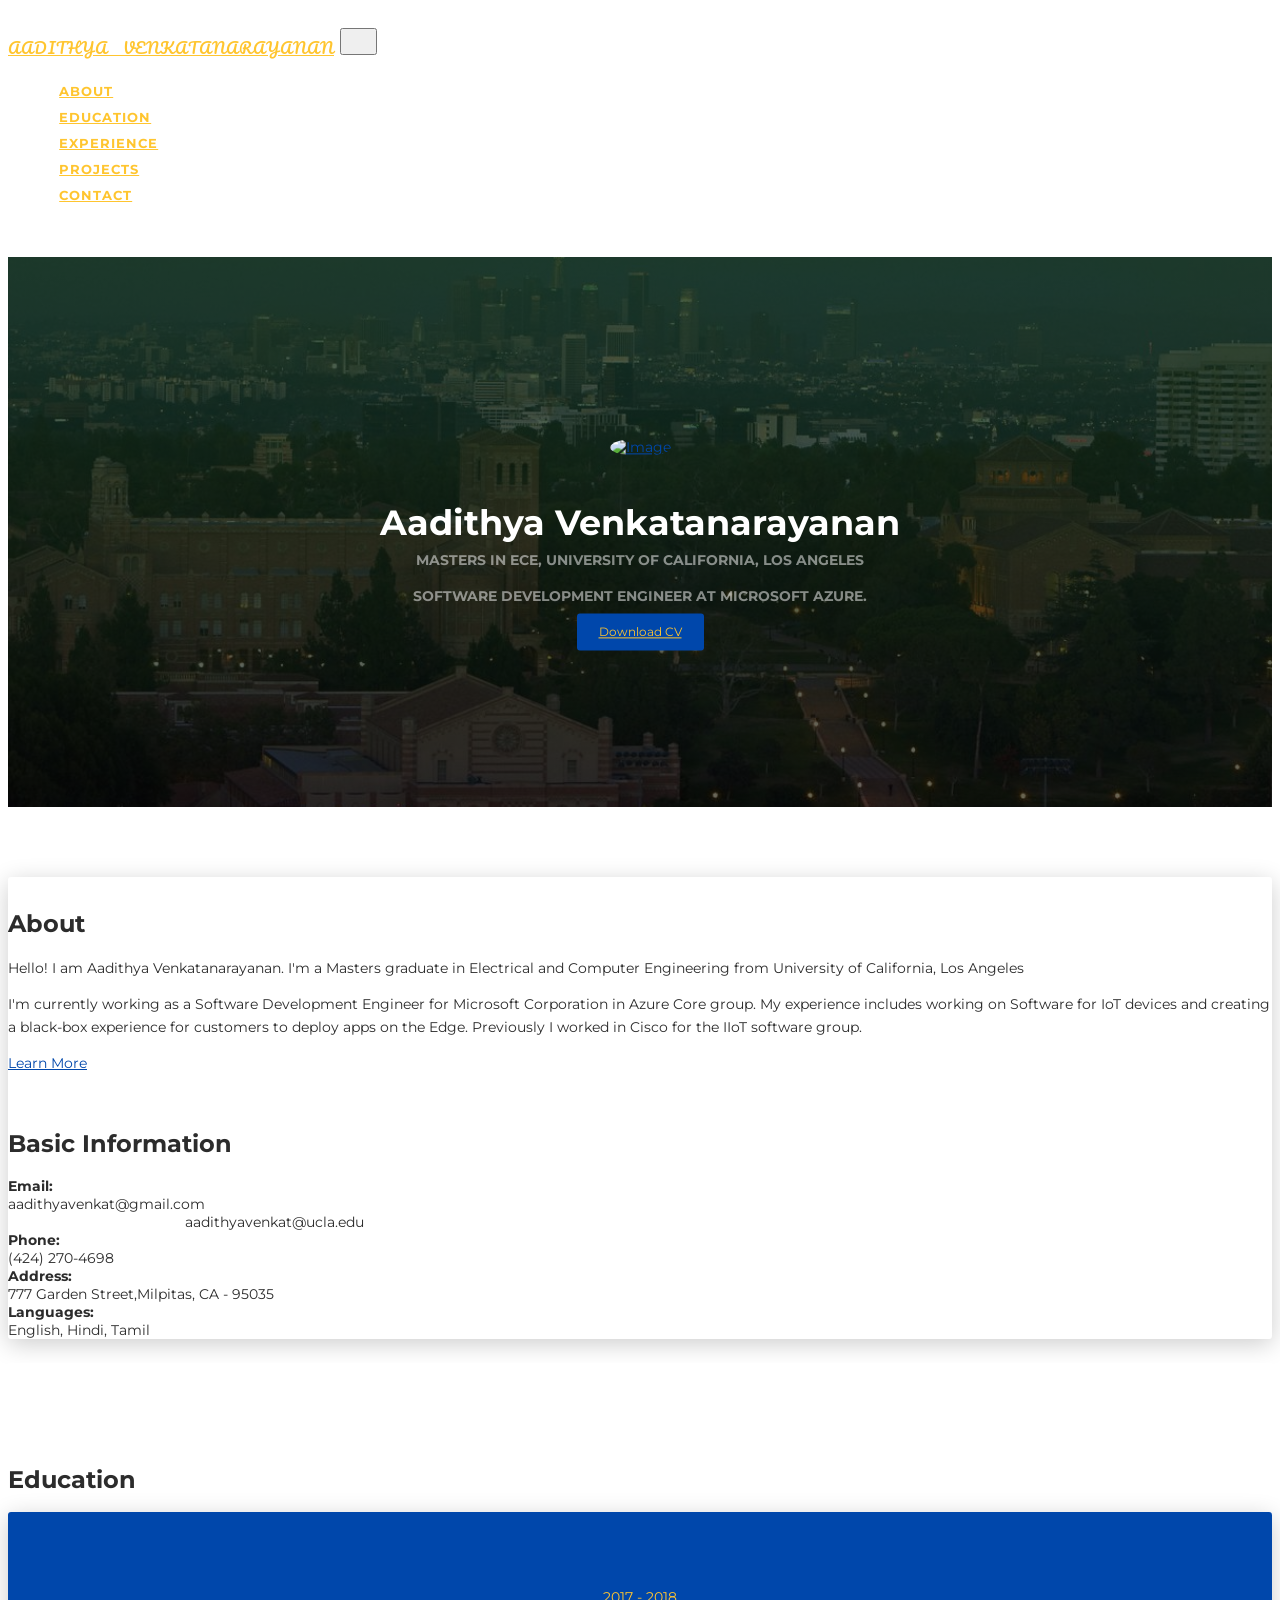
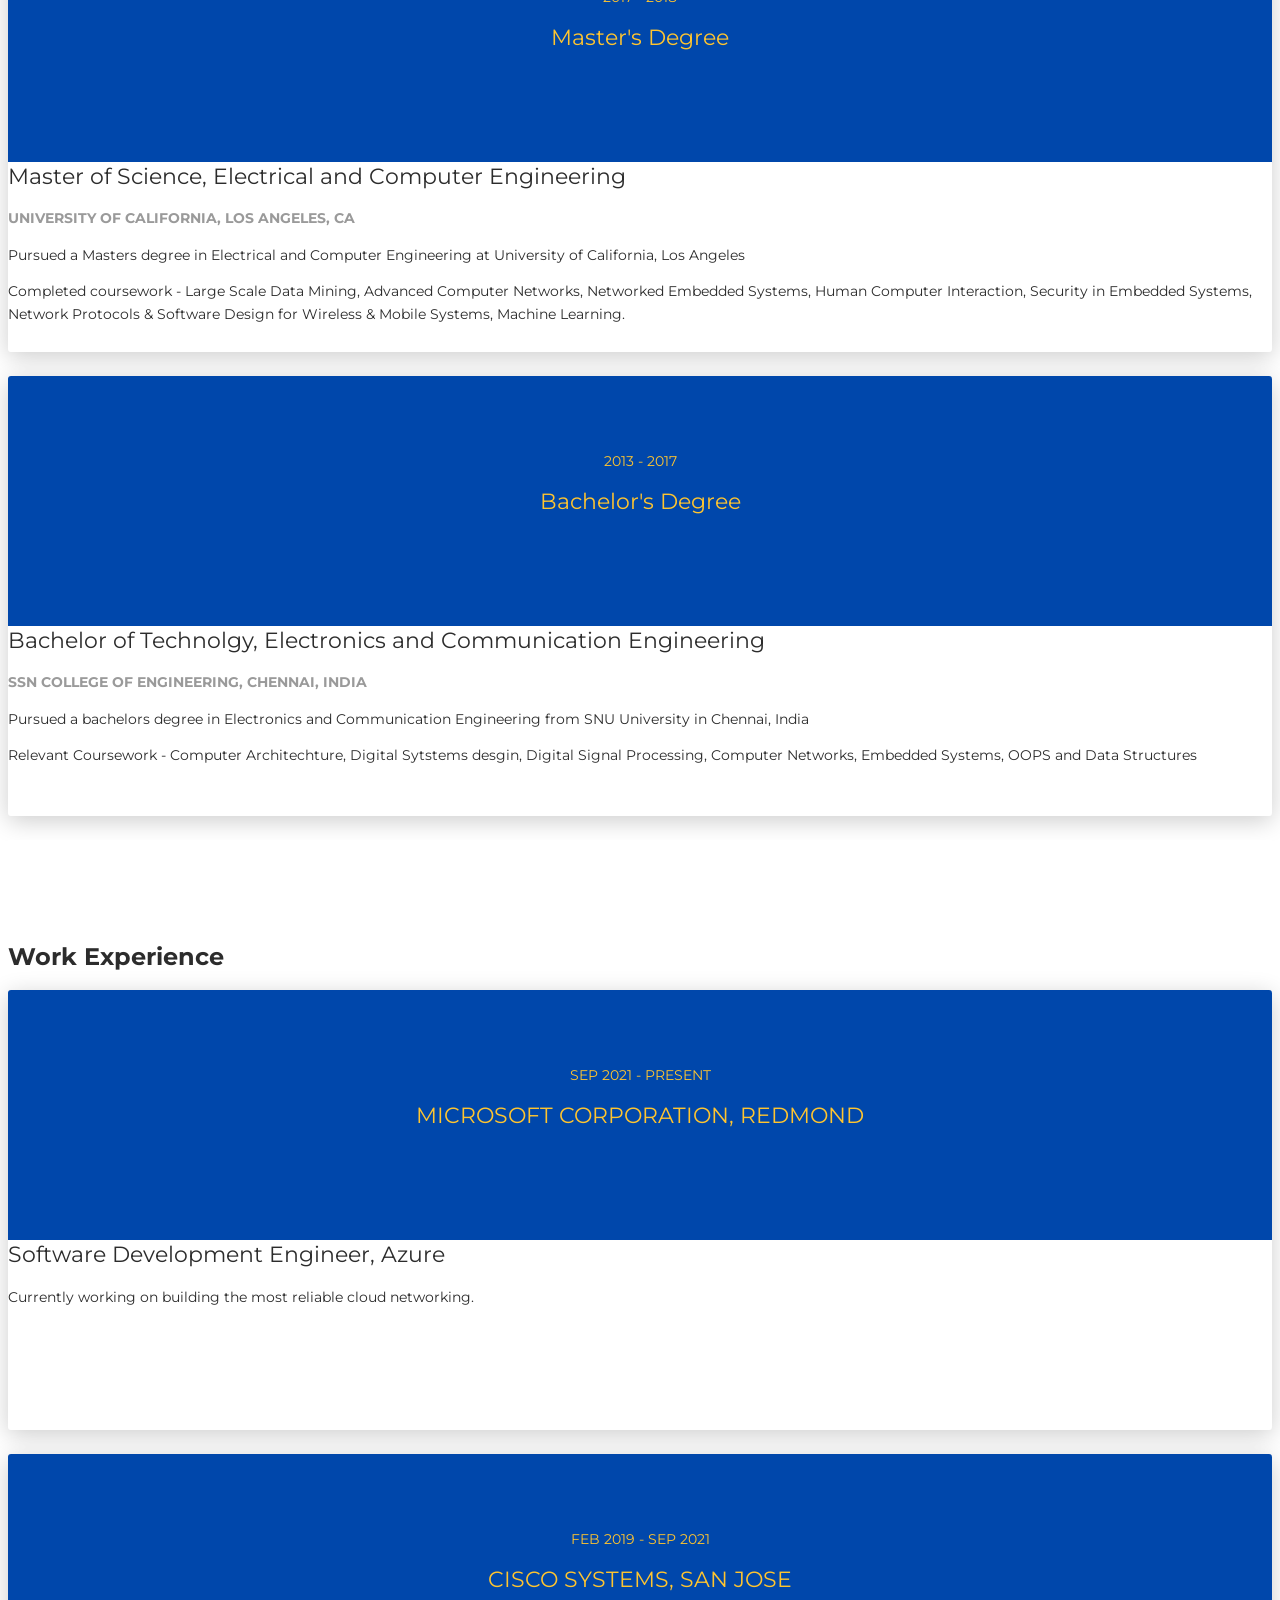
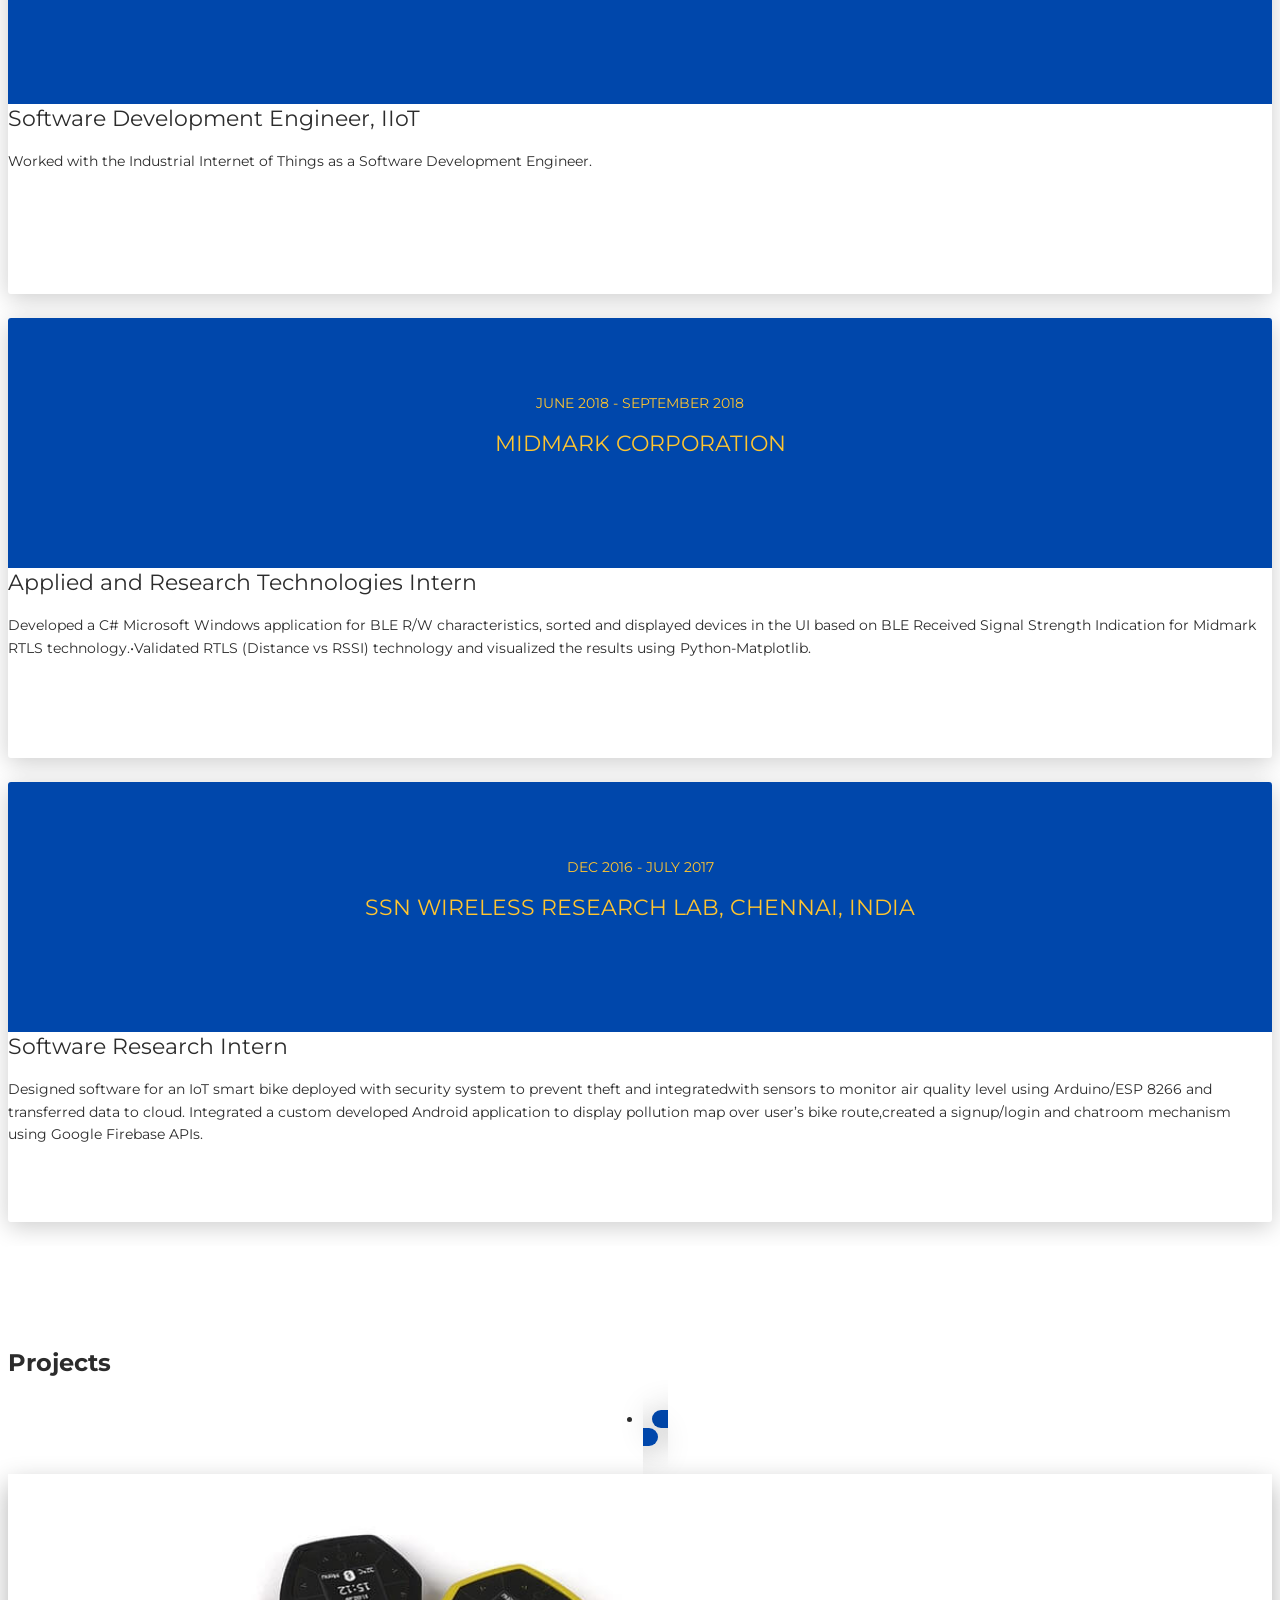
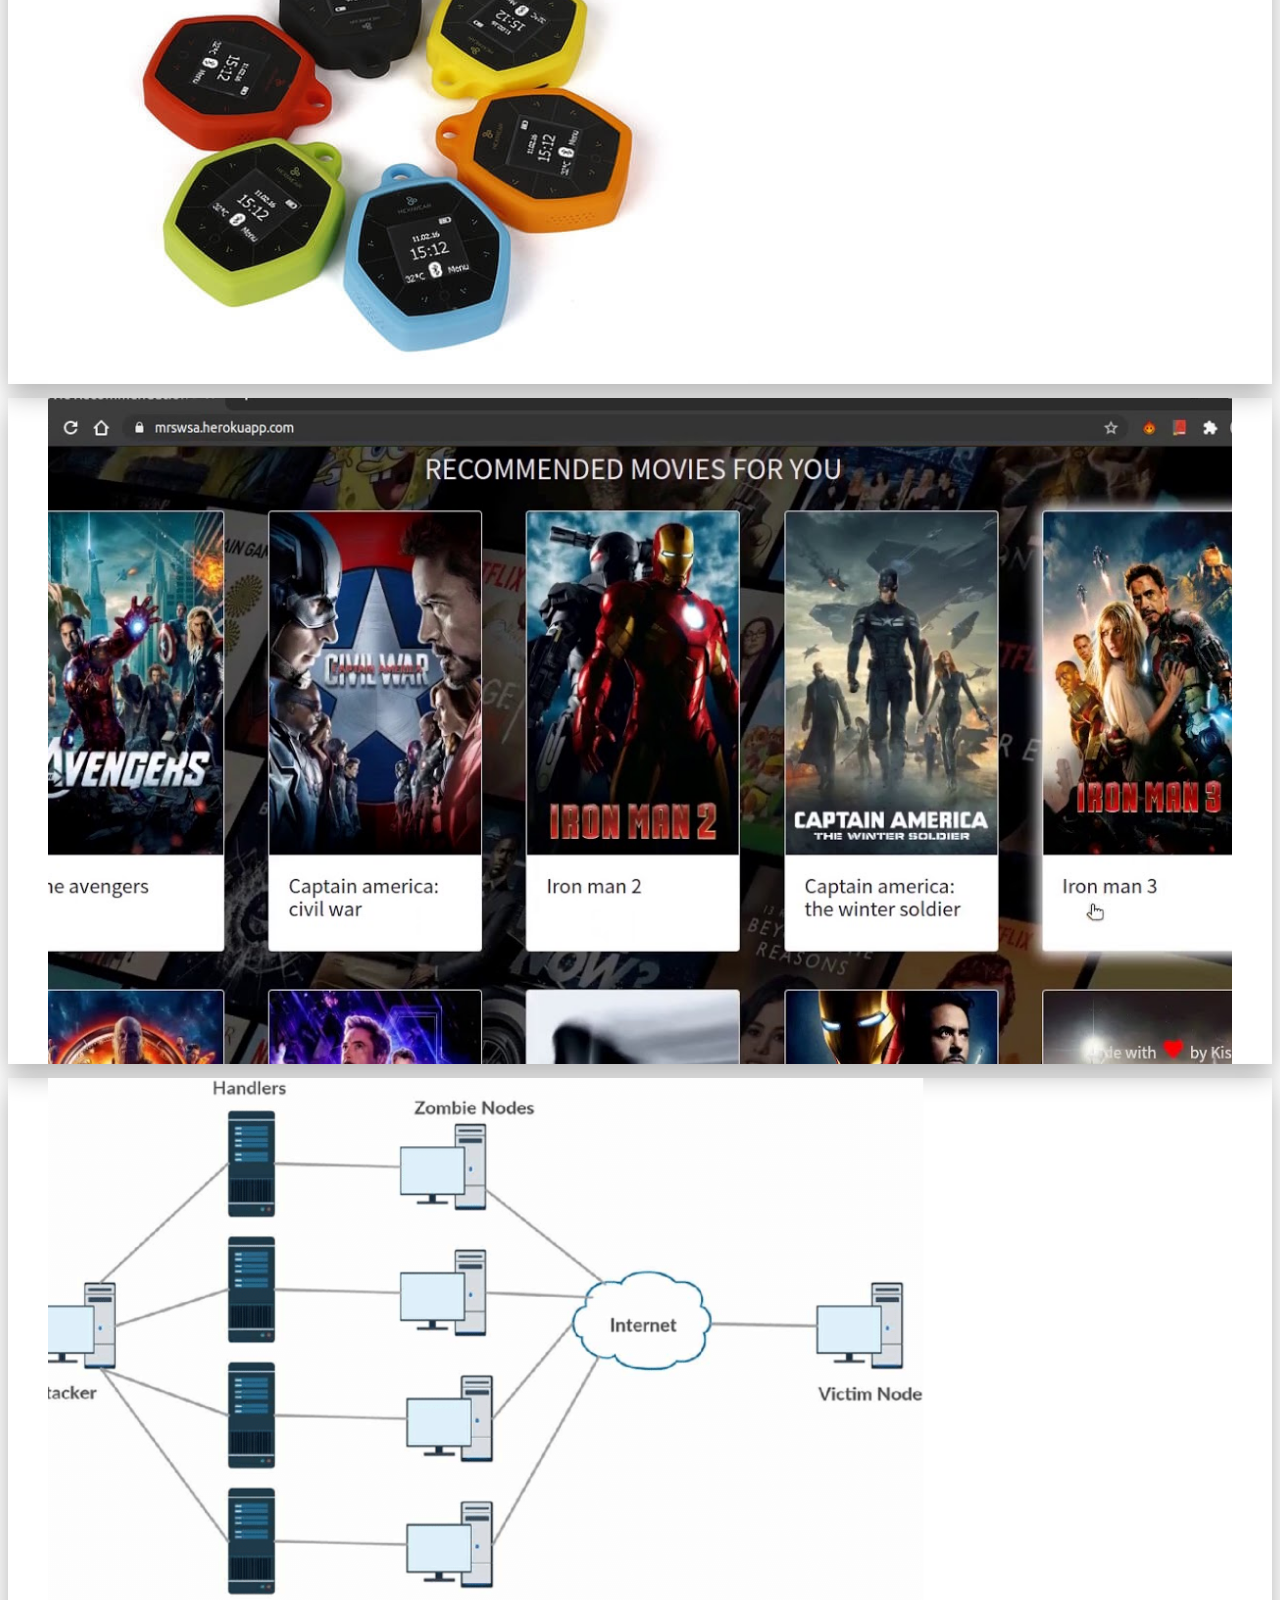
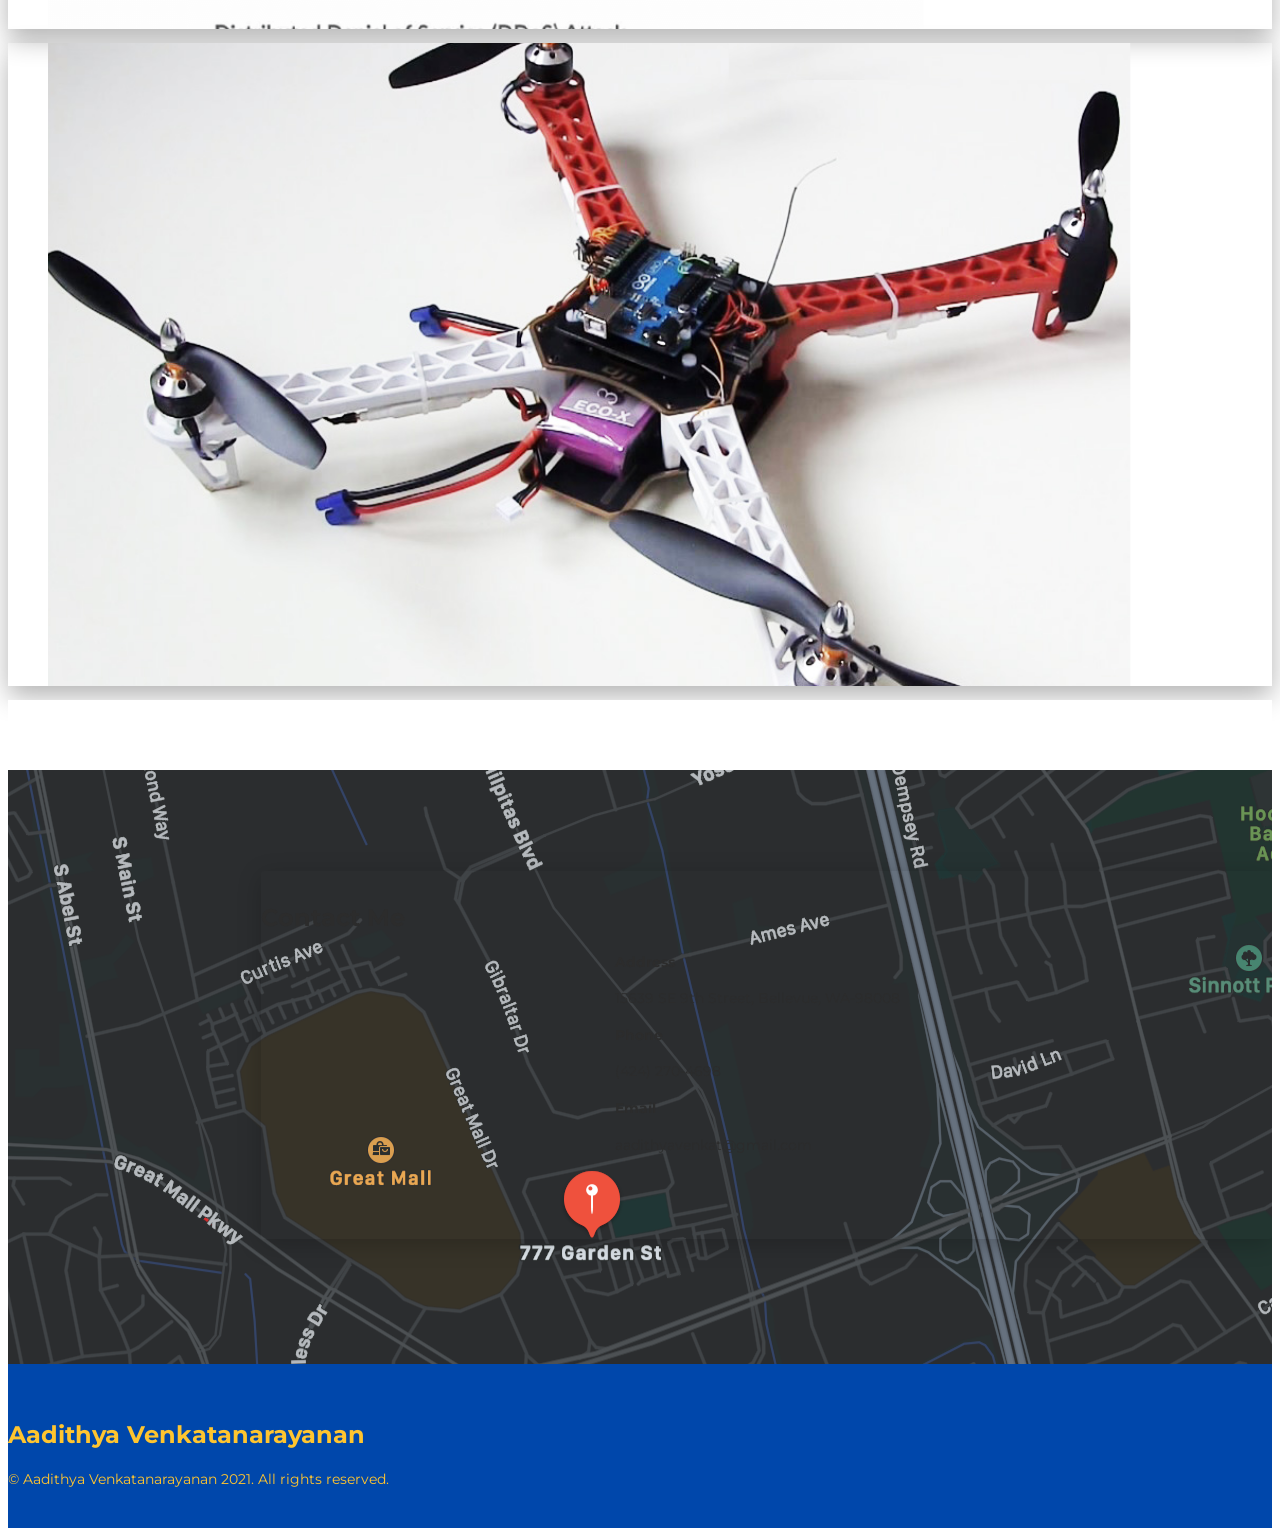
==== index.html @ 46b61088 "Update index.html" ====
<!DOCTYPE html>
<html lang="en-US">
  <head>
    <meta charset="UTF-8">
    <meta http-equiv="X-UA-Compatible" content="IE=edge">
    <meta name="viewport" content="width=device-width, initial-scale=1">
    <title>Aadithya's CV</title>
    <meta name="description"/>
    <link href="https://fonts.googleapis.com/css?family=Montserrat:400,700,200" rel="stylesheet">
    <link href="https://fonts.googleapis.com/css?family=Pacifico" rel="stylesheet">
    <link href="https://maxcdn.bootstrapcdn.com/font-awesome/latest/css/font-awesome.min.css" rel="stylesheet">
    <!-- <link rel="stylesheet" href="https://use.fontawesome.com/releases/v5.3.1/css/all.css" integrity="sha384-mzrmE5qonljUremFsqc01SB46JvROS7bZs3IO2EmfFsd15uHvIt+Y8vEf7N7fWAU" crossorigin="anonymous"> -->
    <link href="css/aos.css" rel="stylesheet">
    <link href="css/bootstrap.min.css" rel="stylesheet">
    <link href="styles/main.css" rel="stylesheet">

  </head>
  <body id="top">
    <header>
      <div class="profile-page sidebar-collapse">
        <nav class="navbar navbar-expand-lg fixed-top navbar-transparent bg-primary" color-on-scroll="400">
          <div class="container">
            <div class="navbar-translate" id="name" style="font-family: 'Pacifico', cursive;"  ><a class="navbar-brand" href="#" rel="tooltip" style = "color: #FFC52F" >Aadithya &nbsp Venkatanarayanan</a>
              <button class="navbar-toggler navbar-toggler" type="button" data-toggle="collapse" data-target="#navigation" aria-controls="navigation" aria-expanded="false" aria-label="Toggle navigation"><span class="navbar-toggler-bar bar1"></span><span class="navbar-toggler-bar bar2"></span><span class="navbar-toggler-bar bar3"></span></button>
            </div>
            <div class="collapse navbar-collapse justify-content-end" id="navigation">
              <ul class="navbar-nav">
                <li class="nav-item"><a class="nav-link smooth-scroll" href="#about" style="color: #FFC52F"><strong>About</strong></a></li>
                <li class="nav-item"><a class="nav-link smooth-scroll" href="#education"  style="color: #FFC52F"><strong>Education</strong></a></li>
                <li class="nav-item"><a class="nav-link smooth-scroll" href="#experience" style="color: #FFC52F"><strong>Experience</strong></a></li>
                <li class="nav-item"><a class="nav-link smooth-scroll" href="#portfolio" style="color: #FFC52F"><strong>Projects</strong></a></li>
                <li class="nav-item"><a class="nav-link smooth-scroll" href="#contact" style="color: #FFC52F"><strong>Contact</strong></a></li>
              </ul>
            </div>
          </div>
        </nav>
      </div>
    </header>
    <div class="page-content">
      <div>
<div class="profile-page">
  <div class="wrapper">
    <div class="page-header page-header-small" filter-color="green">
      <div class="page-header-image" data-parallax="true" style="background-image: url('images/USC_bg.jpg');"></div>
      <div class="container">
        <div class="content-center">
          <div class="cc-profile-image"><a href="#"><img src="images/myImg.png" alt="Image"/></a></div>
          <div class="h2 title" >Aadithya Venkatanarayanan</div>
          <p class="category text-white"  >Masters in ECE, University of California, Los Angeles </p>
          <p class="category text-white"  > Software Development Engineer at Microsoft Azure. </p>
          <a class="btn btn-primary" href="downloads/Aadithya_Venkat_Software_Resume.pdf" style = "color: #FFC52F" data-aos="zoom-in" data-aos-anchor="data-aos-anchor" download>Download CV</a>
        </div>
      </div>
      <div class="section">
        <div class="container">
          <div class="button-container">
            <a class="btn btn-default btn-round btn-lg btn-icon" style = "color: #FFC52F; background-color:#0047ab" href="https://www.facebook.com/aadithya.venkat.1/" target="_blank" rel="tooltip" title="Follow me on Facebook"><i class="fa fa-facebook"></i></a><a class="btn btn-default btn-round btn-lg btn-icon" style = "color: #FFC52F; background-color:#0047ab" href="https://twitter.com/AadithyaVenkat" target="_blank" rel="tooltip" title="Follow me on Twitter"><i class="fa fa-twitter"></i></a>
            <a class="btn btn-default btn-round btn-lg btn-icon" style = "color: #FFC52F; background-color:#0047ab" href="https://www.instagram.com/aadithyaphotography/?hl=en" target="_blank" rel="tooltip" title="Follow me on Instagram"><i class="fa fa-instagram"></i></a><a class="btn btn-default btn-round btn-lg btn-icon" style = "color: #FFC52F; background-color:#0047ab " href="https://github.com/AadithyaVenkat" target="_blank" rel="tooltip" title="Follow me on Github"><i class="fa fa-github"></i></i></a></div>
        </div>
        </div>
      </div>
    </div>
  </div>
</div>
<div class="section" id="about">
  <div class="container">
    <div class="card" data-aos="fade-up" data-aos-offset="10">
      <div class="row">
        <div class="col-lg-6 col-md-12">
          <div class="card-body">
            <div class="h4 mt-0 title">About</div>
            <p>Hello! I am Aadithya Venkatanarayanan. I'm a Masters graduate in Electrical and Computer Engineering from University of California, Los Angeles</p>
            <p>I'm currently working as a Software Development Engineer for Microsoft Corporation in Azure Core group. My experience includes working on Software for IoT devices and creating a black-box experience for customers to deploy apps on the Edge. Previously I worked in Cisco for the IIoT software group. <p>
            <p><a href="https://www.linkedin.com/in/aadithyav" target="_blank">Learn More</a></p>
          </div>
        </div>
        <div class="col-lg-6 col-md-12">
          <div class="card-body">
            <div class="h4 mt-0 title">Basic Information</div>
            <div class="row mt-3">
              <div class="col-sm-4"><strong class="text-uppercase">Email:</strong></div>
              <div class="col-sm-8">aadithyavenkat@gmail.com</div>
              <div class="col-sm-8 email">aadithyavenkat@ucla.edu</div>
            </div>
            <div class="row mt-3">
              <div class="col-sm-4"><strong class="text-uppercase">Phone:</strong></div>
              <div class="col-sm-8">(424) 270-4698</div>
            </div>
            <div class="row mt-3">
              <div class="col-sm-4"><strong class="text-uppercase">Address:</strong></div>
              <div class="col-sm-8">777 Garden Street,Milpitas, CA - 95035</div>
            </div>
            <div class="row mt-3">
              <div class="col-sm-4"><strong class="text-uppercase">Languages:</strong></div>
              <div class="col-sm-8">English, Hindi, Tamil</div>
            </div>
          </div>
        </div>
      </div>
    </div>
  </div>
</div>

<div class="section" id="education">
  <div class="container cc-education">
    <div class="h4 text-center mb-4 title">Education</div>
    <div class="card">
      <div class="row">
        <div class="col-md-3 bg-primary" data-aos="fade-right" data-aos-offset="50" data-aos-duration="500">
          <div class="card-body cc-education-header">
            <p style = "color: #FFC52F">2017 - 2018</p>
            <div class="h5" style = "color: #FFC52F">Master's Degree</div>
          </div>
        </div>
        <div class="col-md-9" data-aos="fade-left" data-aos-offset="50" data-aos-duration="500">
          <div class="card-body">
            <div class="h5" >Master of Science, Electrical and Computer Engineering </div>
            <p class="category" >University of California, Los Angeles, CA</p>
            <p>Pursued a Masters degree in Electrical and Computer Engineering at University of California, Los Angeles</p>
            <p>Completed coursework -  Large Scale Data Mining, Advanced Computer Networks, Networked Embedded Systems, Human Computer Interaction, Security in Embedded Systems, Network Protocols & Software Design for Wireless & Mobile Systems, Machine Learning.</p>
          </div>
        </div>
      </div>
    </div>
    <div class="card">
      <div class="row">
        <div class="col-md-3 bg-primary" data-aos="fade-right" data-aos-offset="50" data-aos-duration="500">
          <div class="card-body cc-education-header">
            <p style = "color: #FFC52F">2013 - 2017</p>
            <div class="h5"  style = "color: #FFC52F">Bachelor's Degree</div>
          </div>
        </div>
        <div class="col-md-9" data-aos="fade-left" data-aos-offset="50" data-aos-duration="500">
          <div class="card-body">
            <div class="h5">Bachelor of Technolgy, Electronics and Communication Engineering </div>
            <p class="category">SSN College of Engineering, Chennai, India</p>
            <p> Pursued a bachelors degree in Electronics and Communication Engineering from SNU University in Chennai, India </p>
            <p> Relevant Coursework - Computer Architechture, Digital Sytstems desgin, Digital Signal Processing, Computer Networks, Embedded Systems, OOPS and Data Structures </p>
          </div>
        </div>
      </div>
    </div>
  </div>
</div>

<div class="section" id="experience">
  <div class="container cc-experience">
    <div class="h4 text-center mb-4 title">Work Experience</div>
    
    
    <div class="card">
      <div class="row">
        <div class="col-md-3 bg-primary" data-aos="fade-right" data-aos-offset="50" data-aos-duration="500">
          <div class="card-body cc-experience-header">
            <p style = "color: #FFC52F">Sep 2021 - Present</p>
            <div class="h5" style = "color: #FFC52F">Microsoft Corporation, Redmond</div>
          </div>
        </div>
        <div class="col-md-9" data-aos="fade-left" data-aos-offset="50" data-aos-duration="500">
          <div class="card-body">
            <div class="h5">Software Development Engineer, Azure</div>
            <p>Currently working on building the most reliable cloud networking.
            </p>
          </div>
        </div>
      </div>
    </div>

    <div class="card">
      <div class="row">
        <div class="col-md-3 bg-primary" data-aos="fade-right" data-aos-offset="50" data-aos-duration="500">
          <div class="card-body cc-experience-header">
            <p style = "color: #FFC52F">Feb 2019 - Sep 2021</p>
            <div class="h5" style = "color: #FFC52F">Cisco Systems, San Jose</div>
          </div>
        </div>
        <div class="col-md-9" data-aos="fade-left" data-aos-offset="50" data-aos-duration="500">
          <div class="card-body">
            <div class="h5">Software Development Engineer, IIoT </div>
            <p>Worked with the Industrial Internet of Things as a Software Development Engineer.
            </p>
          </div>
        </div>
      </div>
    </div>



    <div class="card">
      <div class="row">
        <div class="col-md-3 bg-primary" data-aos="fade-right" data-aos-offset="50" data-aos-duration="500">
          <div class="card-body cc-experience-header">
            <p style = "color: #FFC52F">June 2018 - September 2018</p>
            <div class="h5" style = "color: #FFC52F">Midmark Corporation</div>
          </div>
        </div>
        <div class="col-md-9" data-aos="fade-left" data-aos-offset="50" data-aos-duration="500">
          <div class="card-body">
            <div class="h5">Applied and Research Technologies Intern</div>
            <p>Developed a C# Microsoft Windows application for BLE R/W characteristics, sorted and displayed devices in the UI based on BLE Received Signal Strength Indication for Midmark RTLS technology.•Validated RTLS (Distance vs RSSI) technology and visualized the results using Python-Matplotlib.
            </p>
          </div>
        </div>
      </div>
    </div>


    <div class="card">
      <div class="row">
        <div class="col-md-3 bg-primary" data-aos="fade-right" data-aos-offset="50" data-aos-duration="500">
          <div class="card-body cc-experience-header">
            <p  style = "color: #FFC52F">Dec 2016 - July 2017</p>
            <div class="h5" style = "color: #FFC52F">SSN Wireless Research Lab, Chennai, India </div>
          </div>
        </div>
        <div class="col-md-9" data-aos="fade-left" data-aos-offset="50" data-aos-duration="500">
          <div class="card-body">
            <div class="h5">Software Research Intern</div>
            <p>Designed software for an IoT smart bike deployed with security system to prevent theft and integratedwith sensors to monitor air quality level using Arduino/ESP 8266 and transferred data to cloud. Integrated a custom developed Android application to display pollution map over user’s bike route,created a signup/login and chatroom mechanism using Google Firebase APIs.
            </p>
          </div>
        </div>
      </div>
    </div>
  </div>
</div>




<div class="section" id="portfolio">
  <div class="container">
    <div class="row">
      <div class="col-md-6 ml-auto mr-auto">
        <div class="h4 text-center mb-4 title">Projects</div>
        <div class="nav-align-center">
          <ul class="nav nav-pills nav-pills-primary" role="tablist">
            <li class="nav-item"><a class="nav-link active" data-toggle="tab" href="#web-development" role="tablist"><i  style = "color: #FFC52F" class="fa fa-laptop" aria-hidden="true"></i></a></li>
            <!-- <li class="nav-item"><a class="nav-link" data-toggle="tab" href="#graphic-design" role="tablist"><i class="fa fa-picture-o" aria-hidden="true"></i></a></li>
            <li class="nav-item"><a class="nav-link" data-toggle="tab" href="#Photography" role="tablist"><i class="fa fa-camera" aria-hidden="true"></i></a></li> -->
          </ul>
        </div>
      </div>
    </div>
    <div class="tab-content gallery mt-5">
      <div class="tab-pane active" id="web-development">
        <div class="ml-auto mr-auto">
          <div class="row">
            <div class="col-md-6">
              <div class="cc-porfolio-image img-raised" data-aos="fade-up" data-aos-anchor-placement="top-bottom"><a href="https://github.com/AadithyaVenkat/UCLA-ECE-M119-2018-Final-Project" target="_blank">
                  <figure class="cc-effect"><img src="images/collage1.jpeg" alt="Image"/>
                    <figcaption>
                      <p class="projfont" style="margin-top: 2%;color: #FFC52F" ><strong>FitGroup - Network of Hexiwears for group fitnes</strong></p>
                      <p  class="projfont" style="font-size:87.5%;color: #FFC52F"><strong>Networked Embedded Systems</strong></p>
                      <p class="projfont1" ><strong> Created a family fitness-watch setup using BLE and Wi-Fi to track group fitness data on Hexiwear. Computed steps/heart-rate data from sensors and pushed data to Raspberry Pi and Microsoft Azure. Used Microsoft Azure APIs for computing analytics and transfer of fitness data between watches.</strong></p>
                    </figcaption>
                  </figure></a></div>
              <div class="cc-porfolio-image img-raised" data-aos="fade-up" data-aos-anchor-placement="top-bottom"><a href="https://github.com/AadithyaVenkat/DataMining-UCLAECE219/tree/master/Project3" target="_blank">
                  <figure class="cc-effect"><img src="images/collage.jpeg" alt="Image"/>
                    <figcaption>
                      <p  class="projfont" style="margin-top: 2%;color: #FFC52F"><strong>Movie Recommendation system using collaborative filtering</strong></p>
                      <p  class="projfont" style="font-size:87.5%;color: #FFC52F"> <strong> Data Mining and Machine Learning </strong></p>
                      <p  class="projfont1" ><strong>Created a Movie Recommendation System using k-NN and NNMF based Collaborative filtering andevaluated predictions using metrics like ROC, Area under Curve, RMSE, Precision Recall Curve</strong></p>
                    </figcaption>

                  </figure></a></div>
            </div>
            <div class="col-md-6">
              <div class="cc-porfolio-image img-raised" data-aos="fade-up" data-aos-anchor-placement="top-bottom"><a href="#" target="_blank">
                  <figure class="cc-effect"><img  src="images/collage2.png" alt="Image"/>
                    <figcaption>
                    <p  class="projfont" style="margin-top: 2%;color: #FFC52F"><strong>Defense against DDoS in VANET</strong></p>
                    <p  class="projfont" style="font-size:87.5%;color: #FFC52F"> <strong> Advanced Computer Networks in C++</strong></p>
                    <p  class="projfont1" ><strong>Simulated Denial of Service in VANET where the RSU floods the vehicles with messages denying equalchannel access in DSRC and used three different defense methods to reduce the impact of DoS attacksand compared the effectiveness of different defense methods.</strong></p>
                  </figcaption>
                  </figure></a></div>
              <div class="cc-porfolio-image img-raised" style="height: 52.5%" data-aos="fade-up" data-aos-anchor-placement="top-bottom"><a href="https://github.com/AadithyaVenkat/SSN-Quadrotor-Internal-funding" target="_blank">
                  <figure class="cc-effect"><img  src="images/collage8.jpeg" alt="Image"/>
                    <figcaption>
                      <p  class="projfont" style="margin-top: 2%;color: #FFC52F"><strong>Drone for Surveillance purposes</strong></p>
                      <p  class="projfont" style="font-size:87.5%;color: #FFC52F"> <strong> Embedded Software, Control Systems</strong></p>
                      <p  class="projfont1"><strong>Developed firmware for an 8 bit quad-copter controller usingAtmega 328p and MPU 6050.•Used Interrupt Routines, I2C communication, PWM and PID Control Loops</strong></p>

                    </figcaption>
                  </figure></a></div>
            </div>
          </div>
        </div>
      </div>


    </div>
  </div>
</div>

<div class="section" id="contact">
  <div class="cc-contact-information" style="background-image: url('images/staticmap.png');">
    <div class="container">
      <div class="cc-contact">
        <div class="row">
          <div class="col-md-9">
            <div class="card mb-0" data-aos="zoom-in"  style="border-color:#0047ab">
              <div class="h4 text-center title">Contact Me</div>
              <div class="row">

                <div class="col-md-10">
                  <div class="card-body mycontact" >
                    <p class="mb-0"><strong>Address </strong></p>
                    <p class="pb-2">15639 SE 9th Street, Bellevue, WA-98008</p>
                    <p class="mb-0"><strong>Phone</strong></p>
                    <p class="pb-2">(424) 270-4698</p>
                    <p class="mb-0"><strong>Email</strong></p>
                    <p>aadithyavenkat@gmail.com</p>
                  </div>
                </div>
                <div class="container text-center" style="margin-bottom: 5%"><a class="cc-facebook btn btn-link" href="https://www.facebook.com/aadithya.venkat.1" target="_blank"><i class="fa fa-facebook fa-2x " aria-hidden="true"></i></a><a class="cc-twitter btn btn-link " href="https://twitter.com/AadithyaVenkat" target="_blank"><i class="fa fa-twitter fa-2x " aria-hidden="true"></i></a><a class="cc-github btn btn-link" href="https://github.com/AadithyaVenkat" target="_blank"><i class="fa fa-github fa-2x" aria-hidden="true"></i></a><a class="cc-instagram btn btn-link" href="https://www.instagram.com/aadithyaphotography/?hl=en" target="_blank"><i class="fa fa-instagram fa-2x " aria-hidden="true"></i></a></div>

              </div>
            </div>
          </div>
        </div>
      </div>
    </div>
  </div>
</div></div>
    </div>
    <footer class="footer" style = "background-color:#0047ab">
      <div class="h4 title text-center" style = "color: #FFC52F">Aadithya Venkatanarayanan</div>
      <div class="text-center text-muted">
        <p style = "color: #FFC52F">&copy; Aadithya Venkatanarayanan 2021. All rights reserved.</p>
      </div>
    </footer>
    <script src="js/core/jquery.3.2.1.min.js"></script>
    <script src="js/core/popper.min.js"></script>
    <script src="js/core/bootstrap.min.js"></script>
    <script src="js/now-ui-kit.js?v=1.1.0"></script>
    <script src="js/aos.js"></script>
    <script src="scripts/main.js"></script>
  </body>
</html>
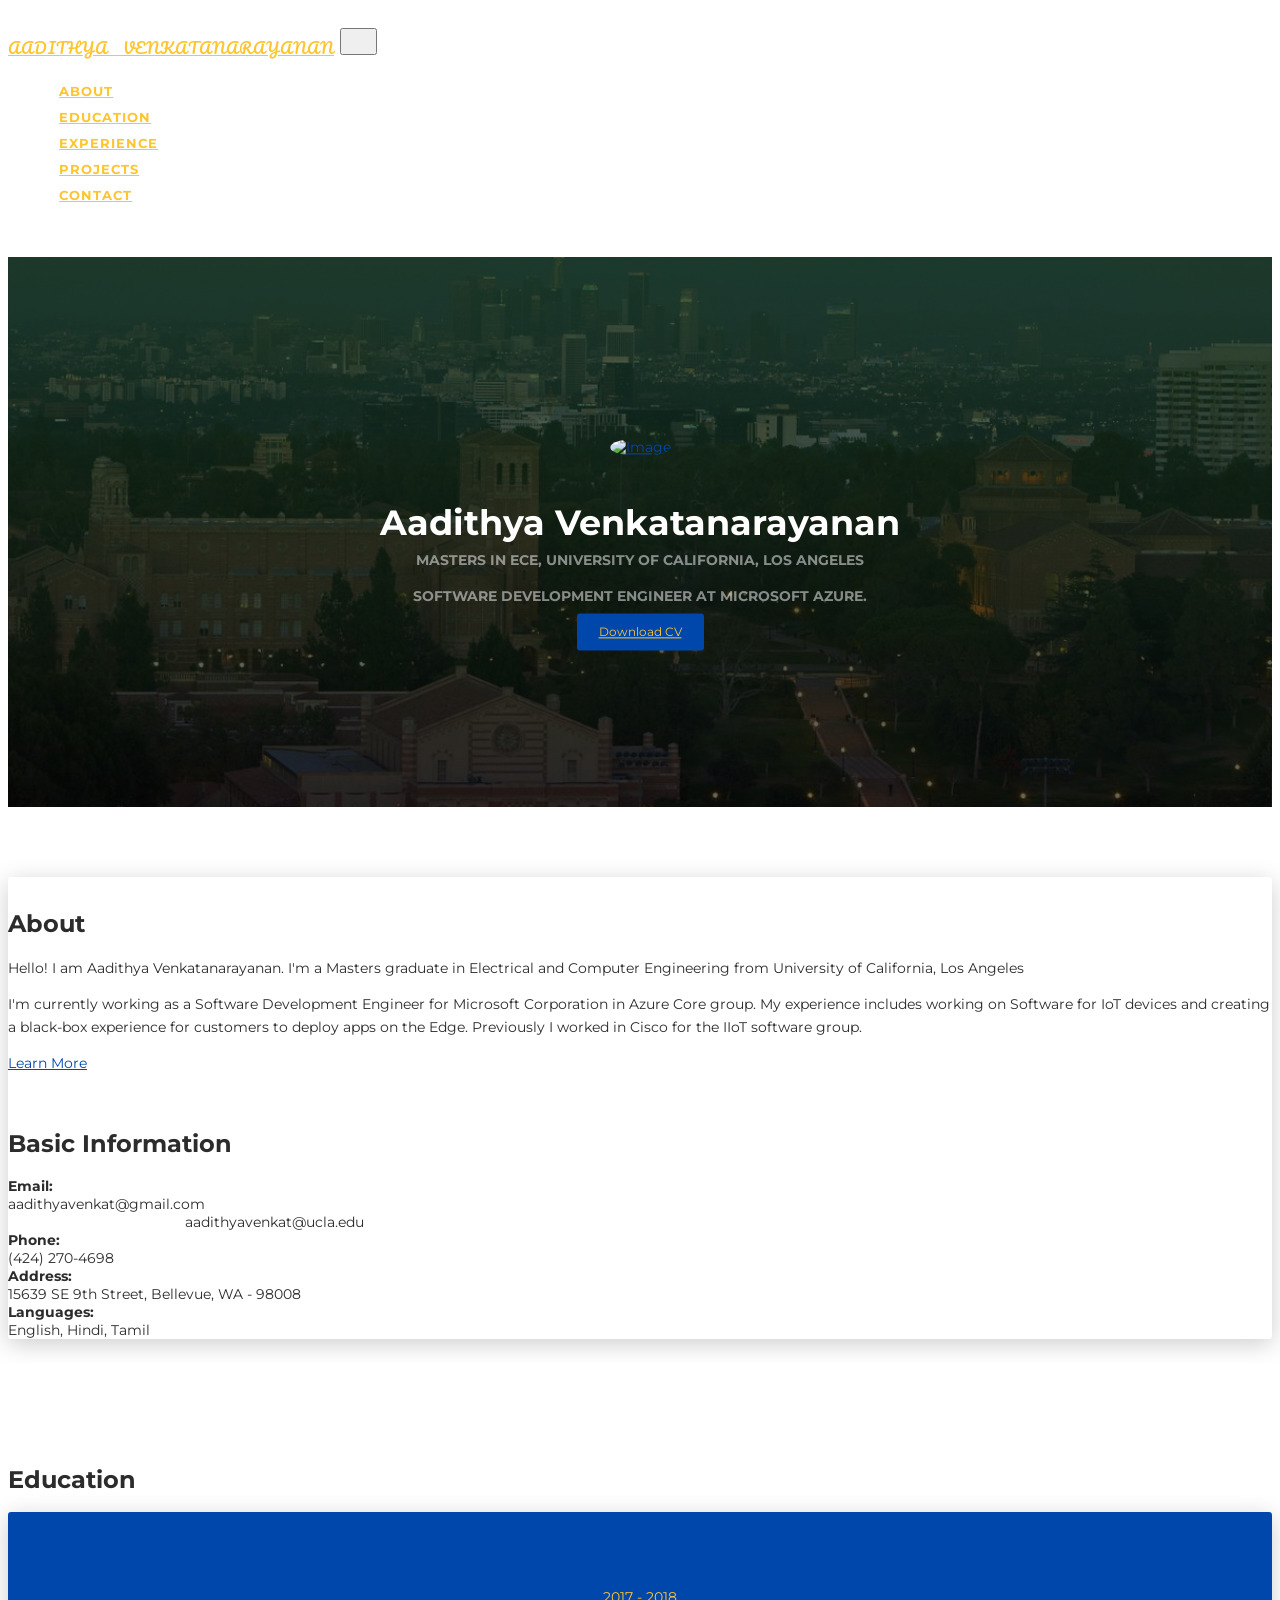
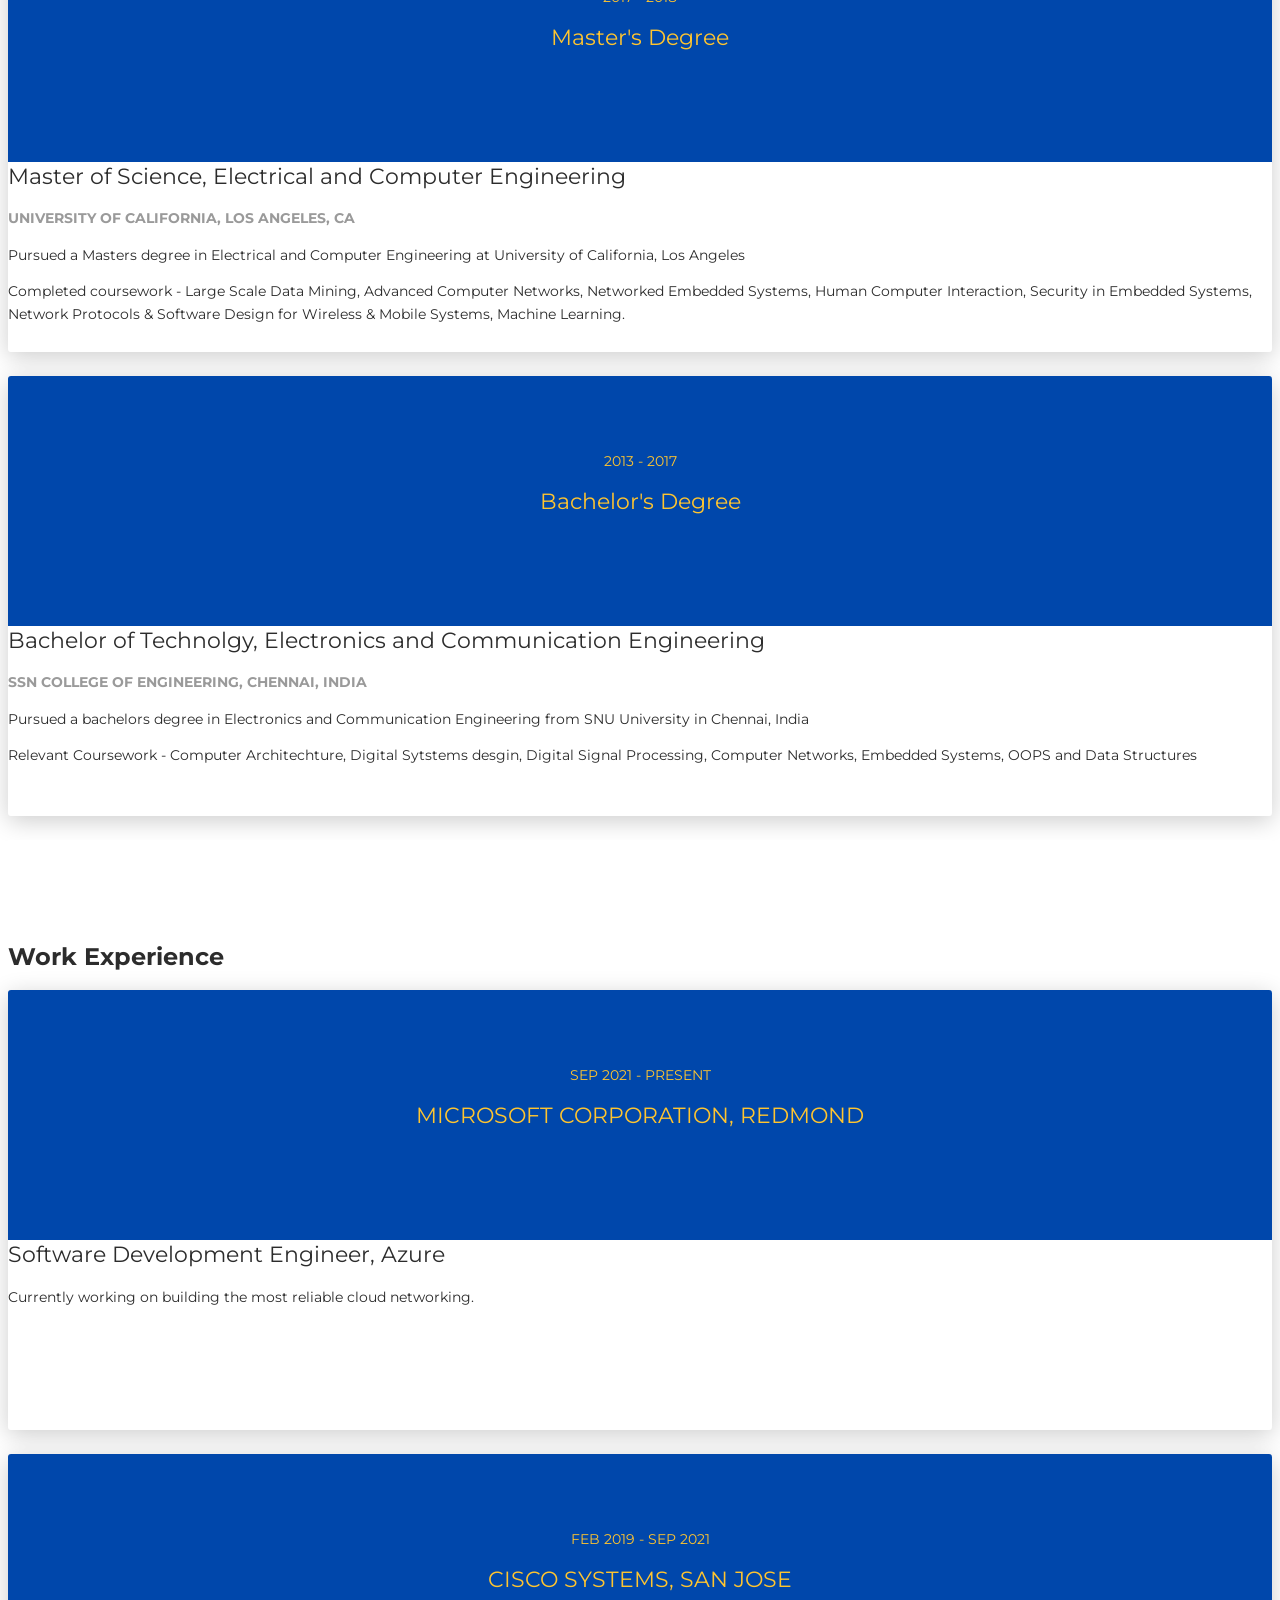
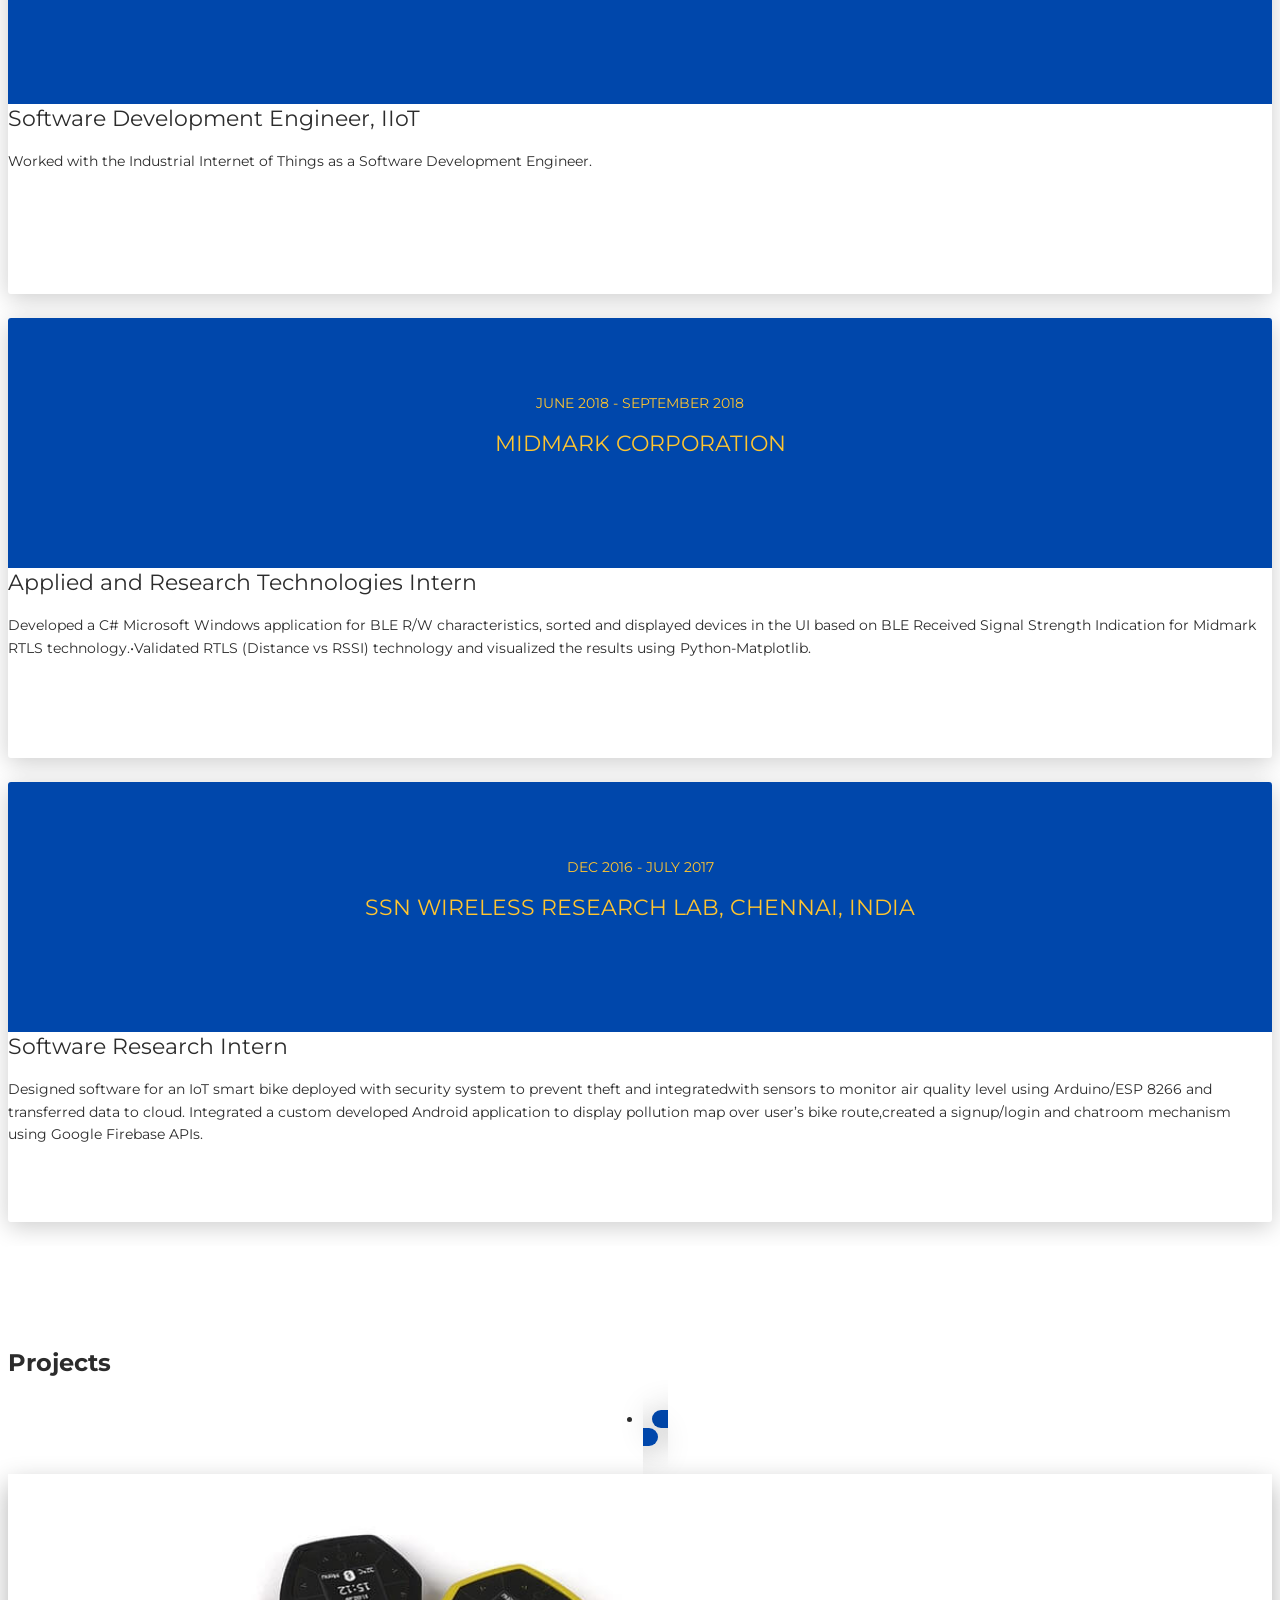
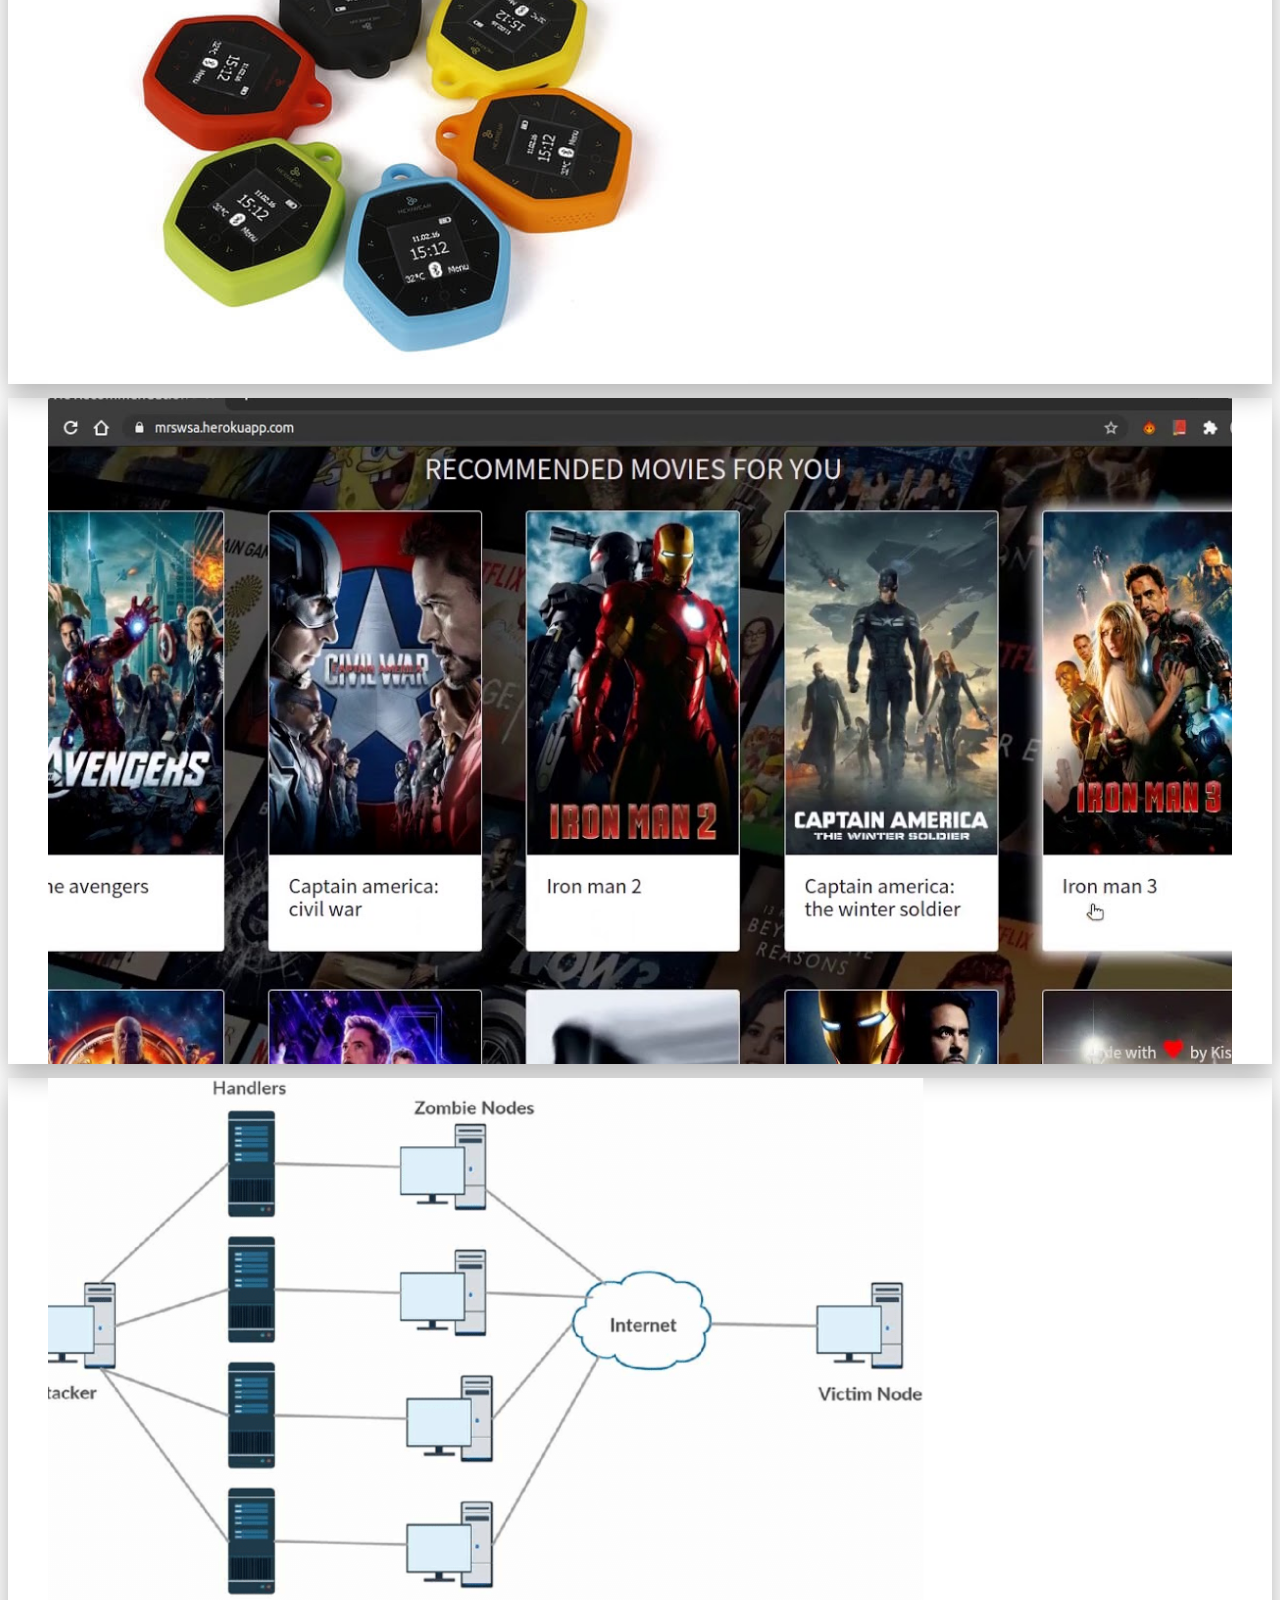
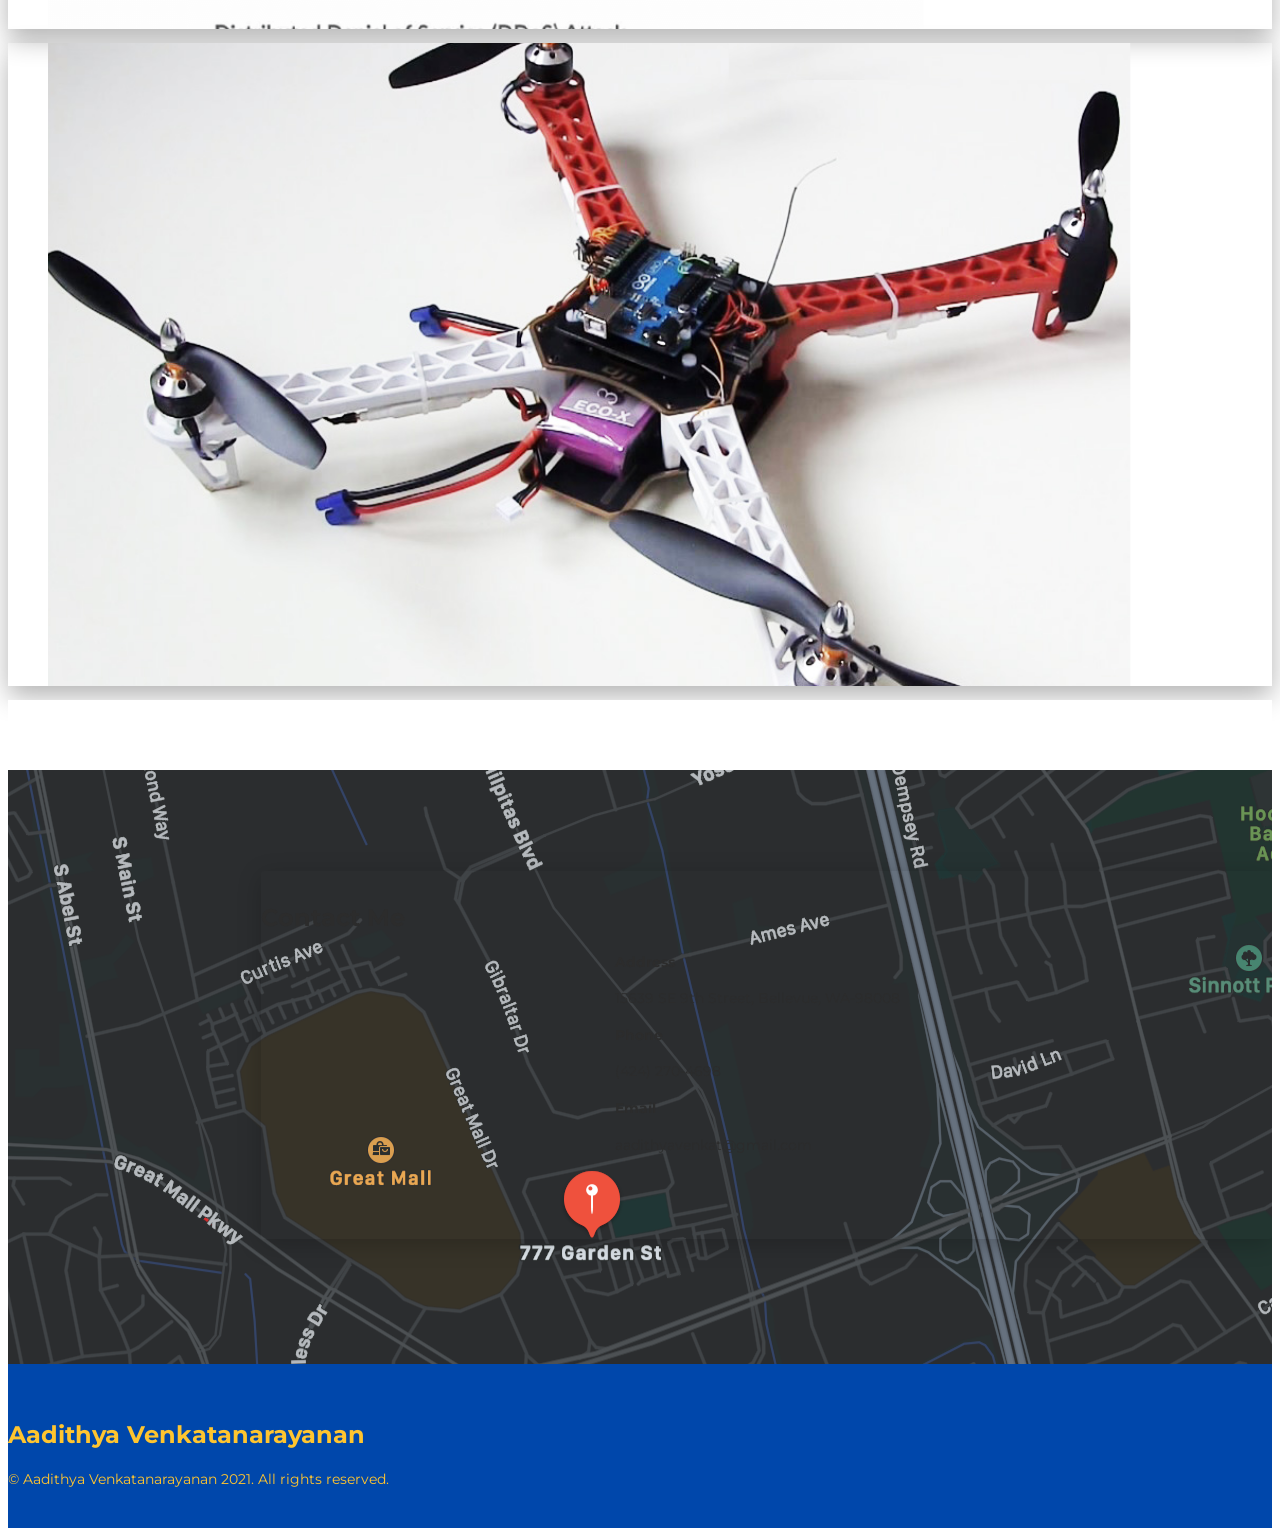
==== commit af3fc0c4: "Update index.html" ====
--- a/index.html
+++ b/index.html
@@ -88,7 +88,7 @@
             </div>
             <div class="row mt-3">
               <div class="col-sm-4"><strong class="text-uppercase">Address:</strong></div>
-              <div class="col-sm-8">777 Garden Street,Milpitas, CA - 95035</div>
+              <div class="col-sm-8">15639 SE 9th Street, Bellevue, WA - 98008</div>
             </div>
             <div class="row mt-3">
               <div class="col-sm-4"><strong class="text-uppercase">Languages:</strong></div>
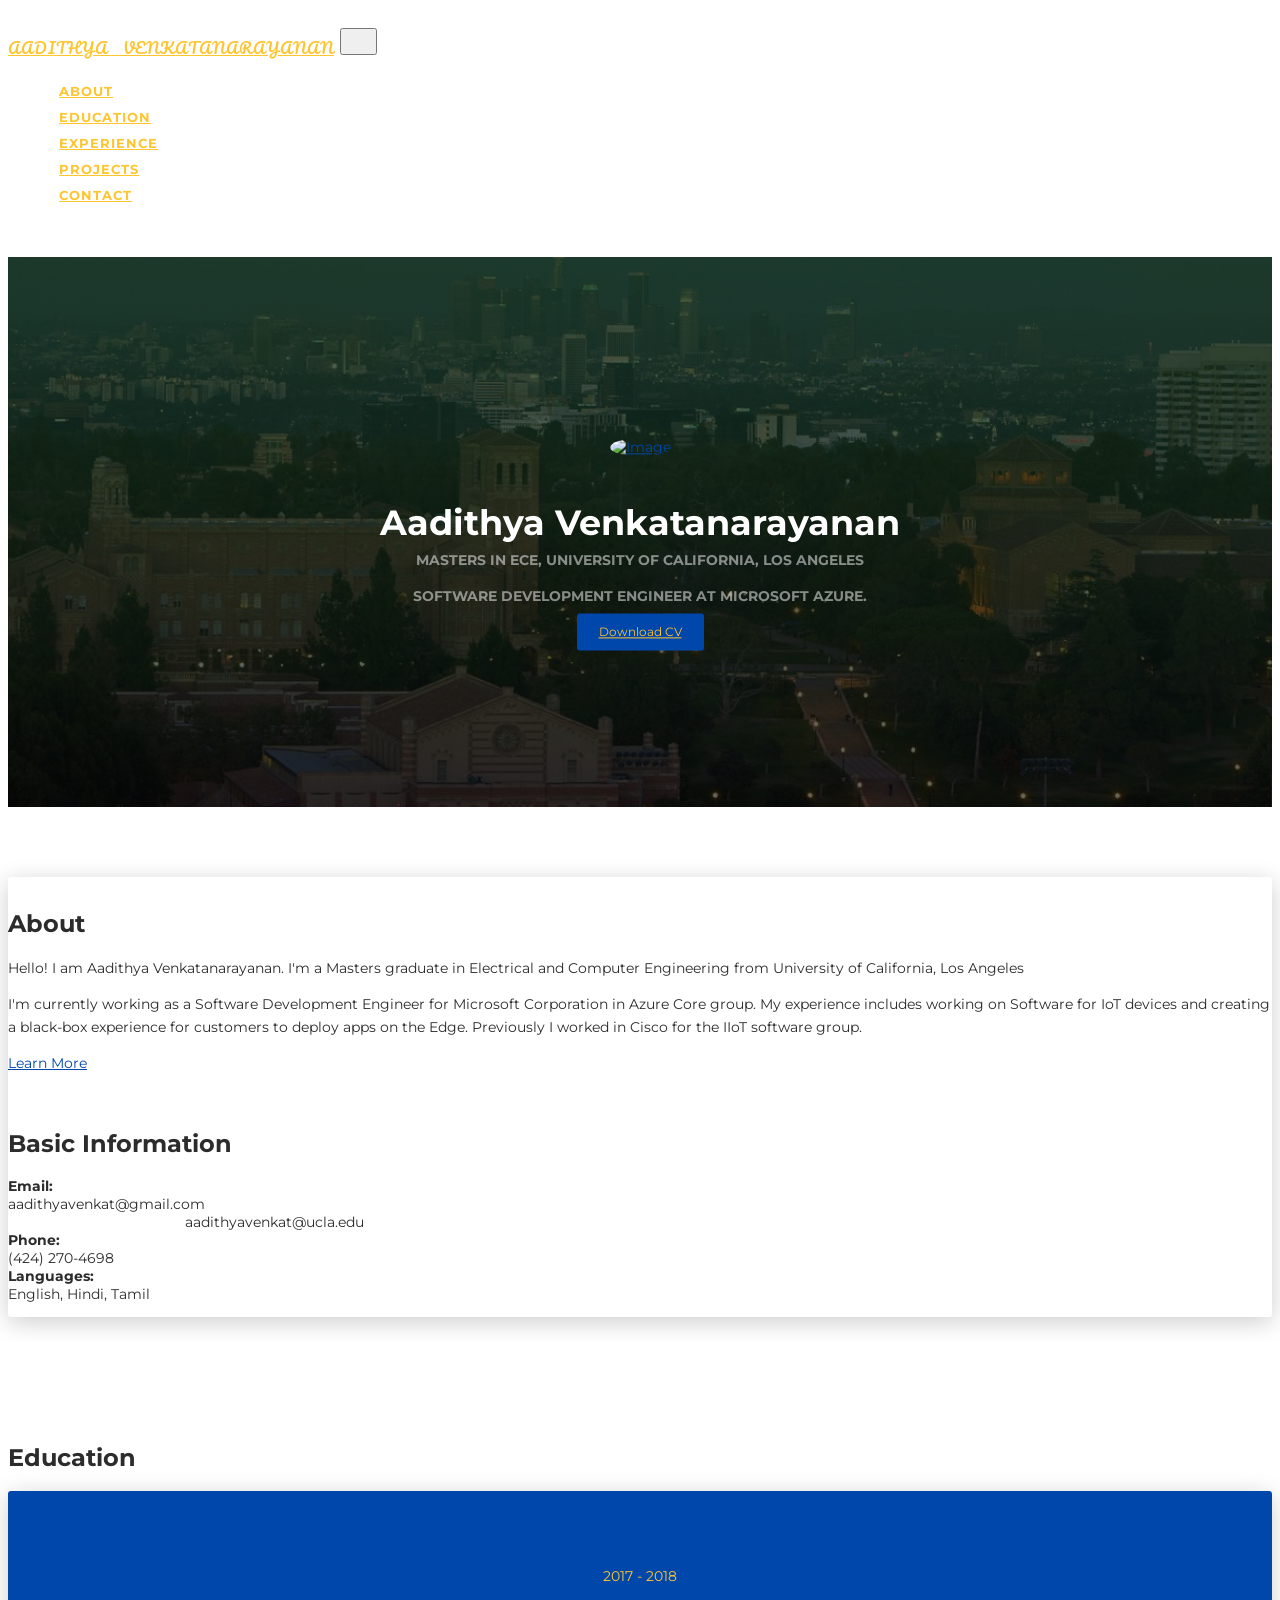
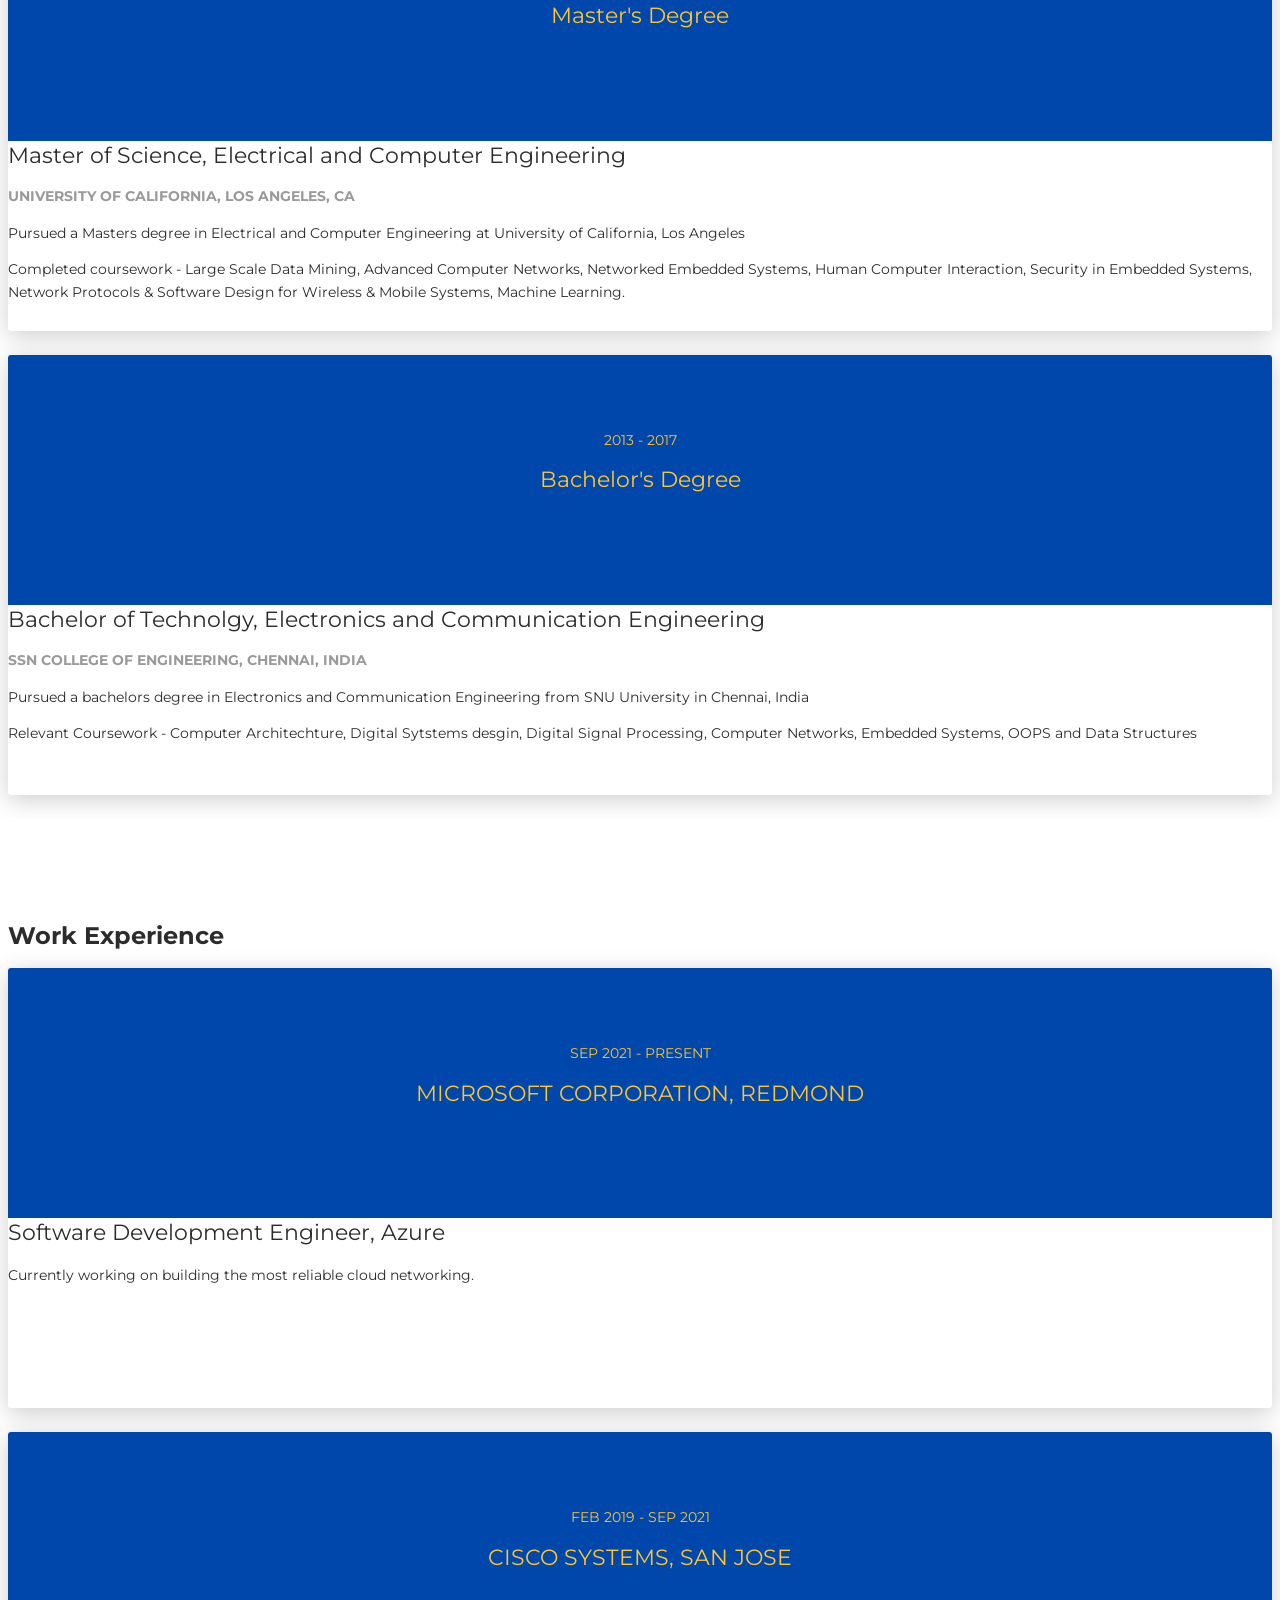
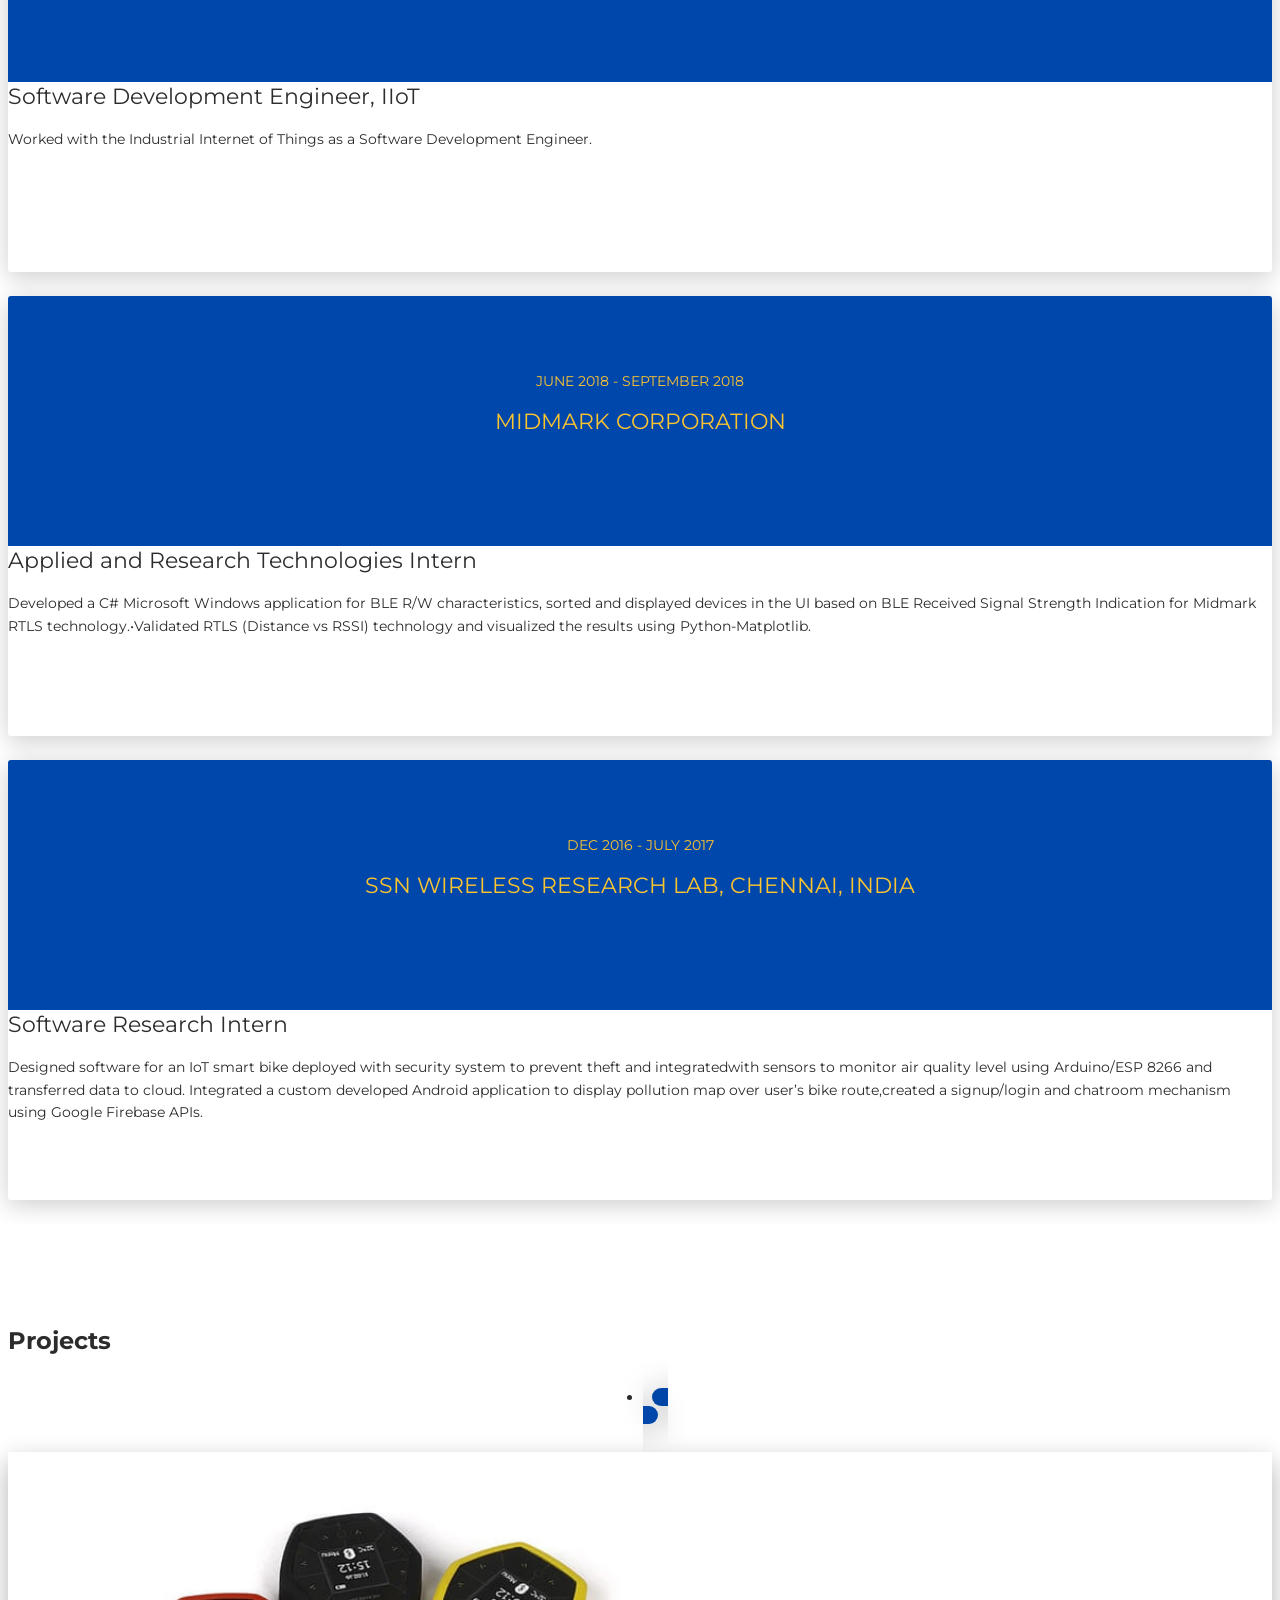
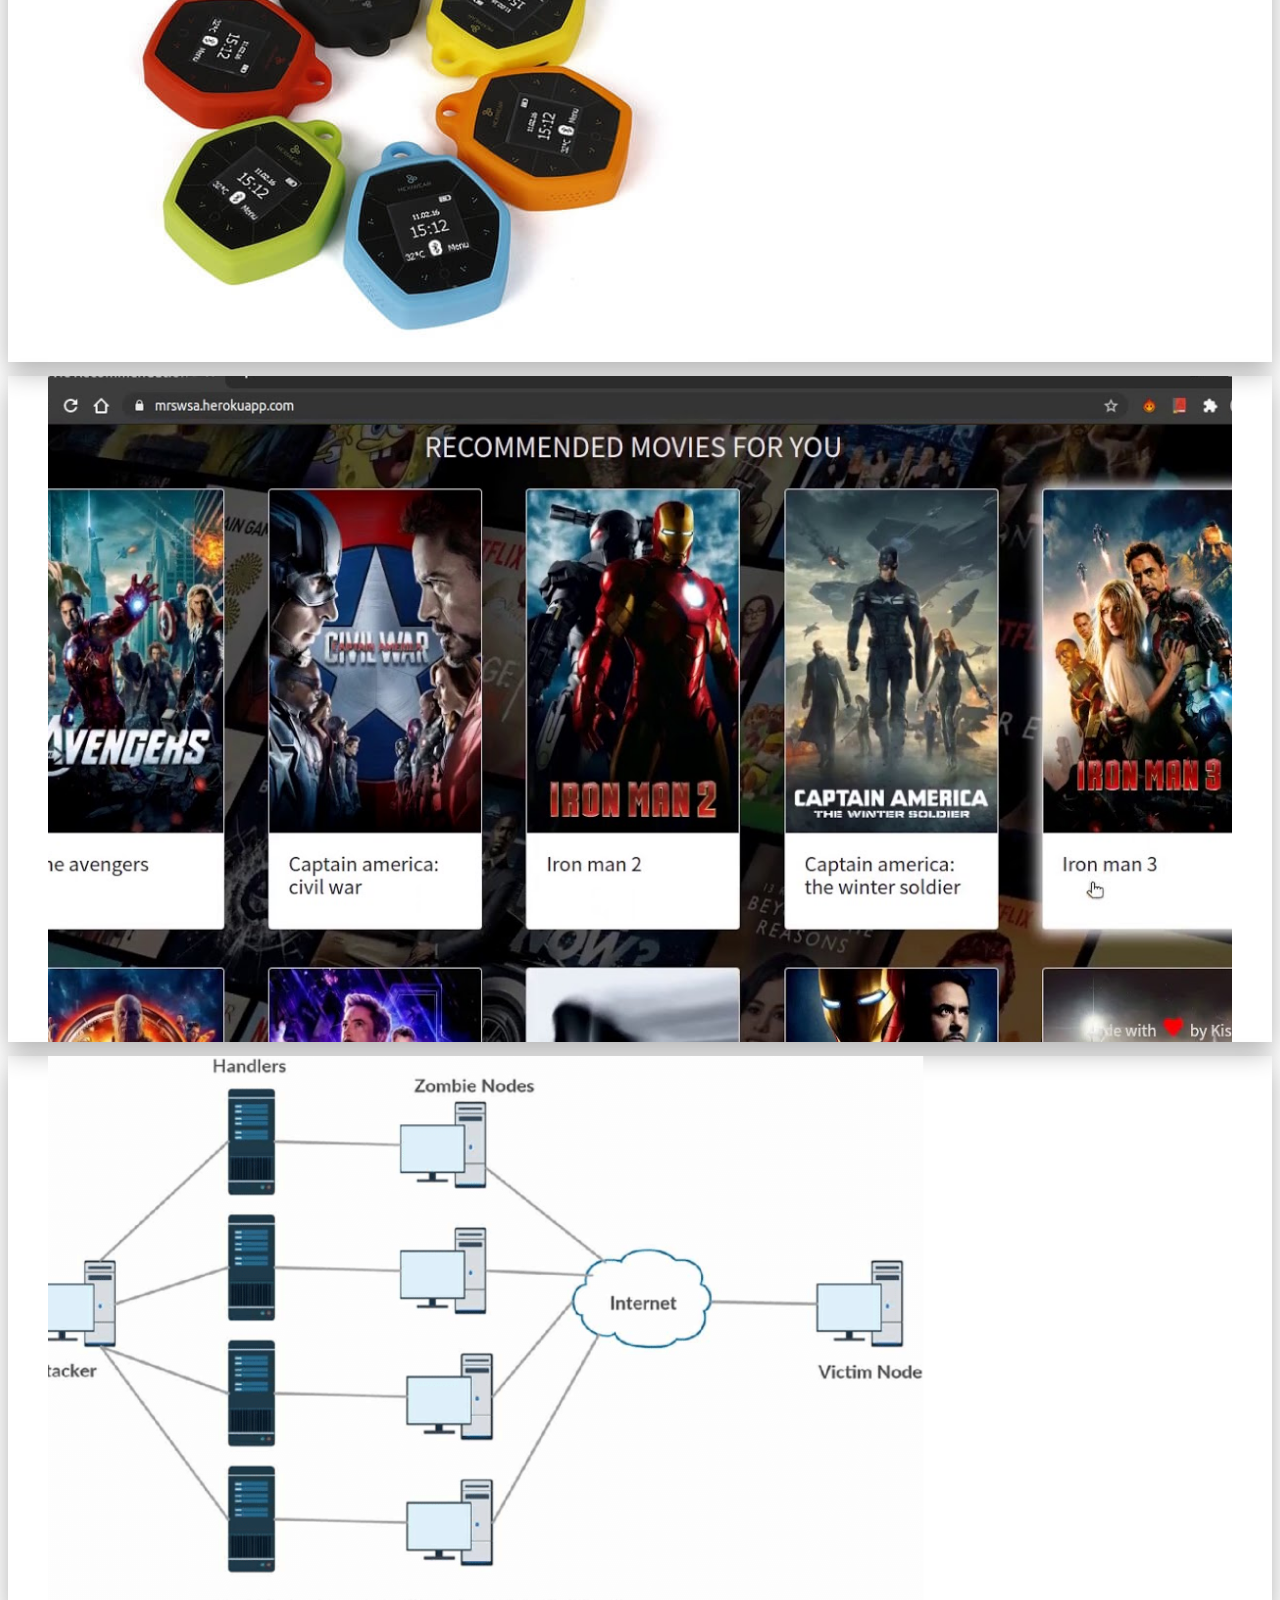
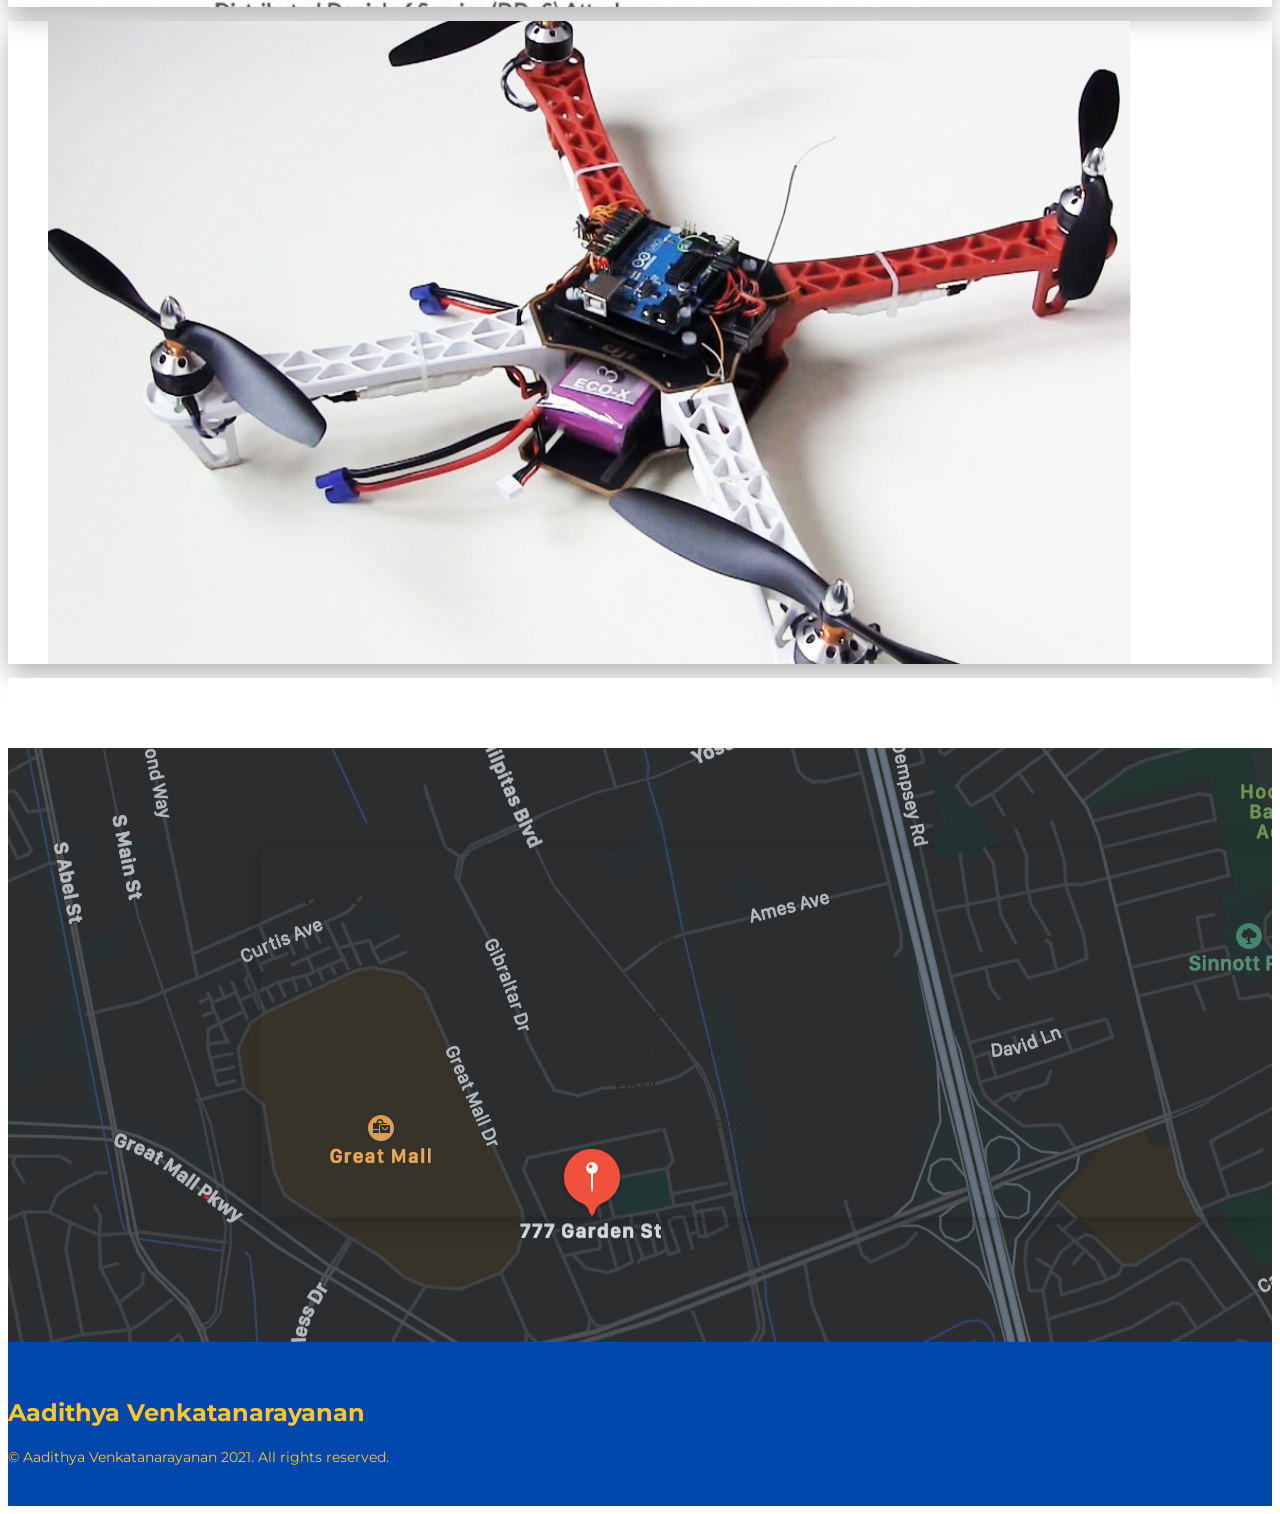
==== commit a5f05e62: "Remove address from contact details Removed address information from the contact section." ====
--- a/index.html
+++ b/index.html
@@ -85,10 +85,6 @@
             <div class="row mt-3">
               <div class="col-sm-4"><strong class="text-uppercase">Phone:</strong></div>
               <div class="col-sm-8">(424) 270-4698</div>
-            </div>
-            <div class="row mt-3">
-              <div class="col-sm-4"><strong class="text-uppercase">Address:</strong></div>
-              <div class="col-sm-8">15639 SE 9th Street, Bellevue, WA - 98008</div>
             </div>
             <div class="row mt-3">
               <div class="col-sm-4"><strong class="text-uppercase">Languages:</strong></div>
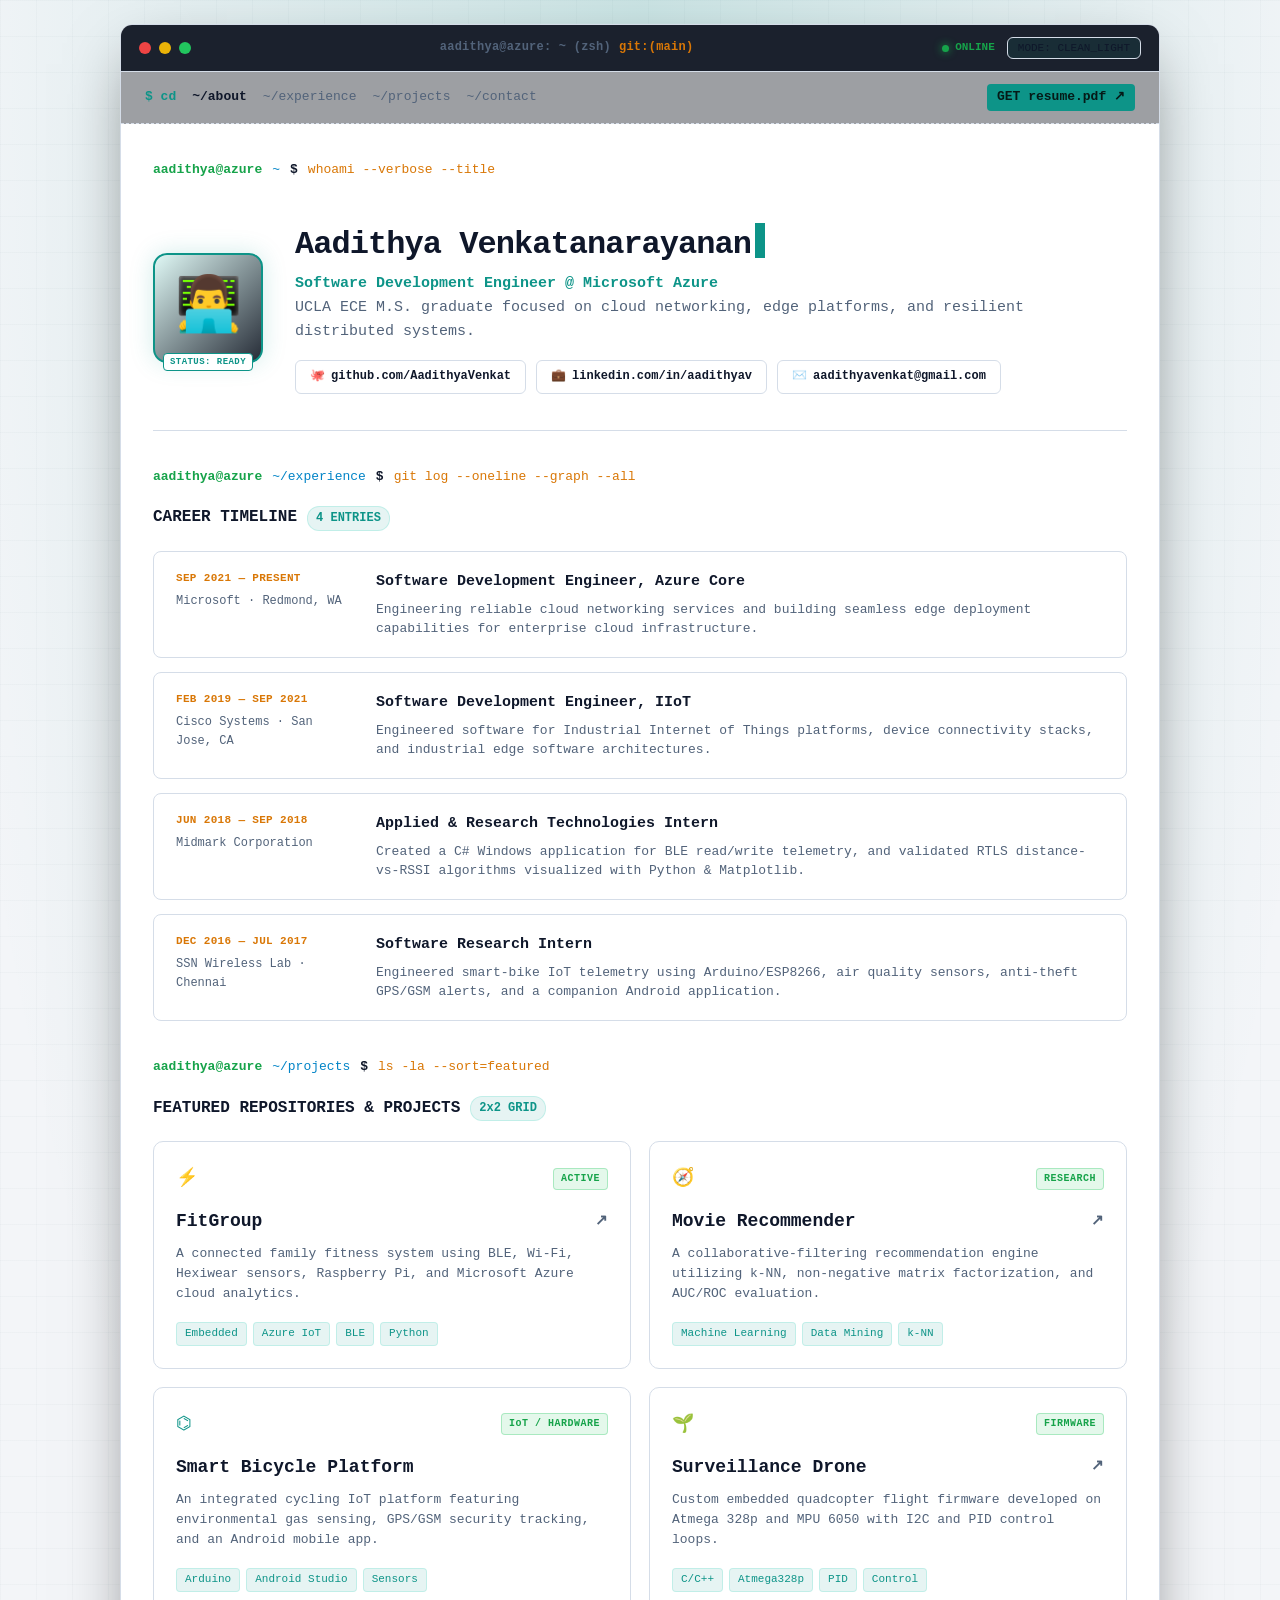
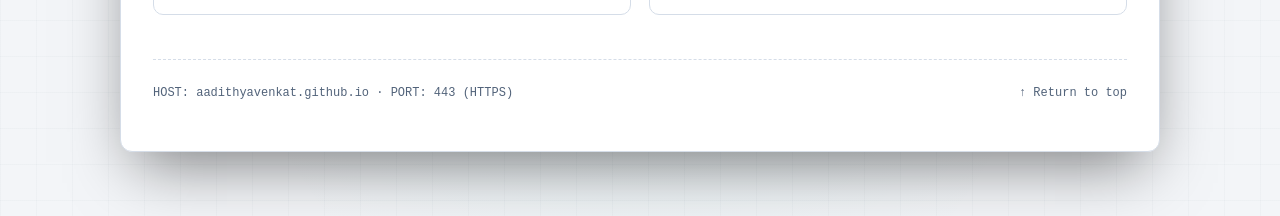
==== commit aeb2d7d8: "Redesign portfolio landing page in terminal developer theme Co-authored-by: Copilot App <223556219+C" ====
--- a/index.html
+++ b/index.html
@@ -1,336 +1,830 @@
 <!DOCTYPE html>
-<html lang="en-US">
-  <head>
-    <meta charset="UTF-8">
-    <meta http-equiv="X-UA-Compatible" content="IE=edge">
-    <meta name="viewport" content="width=device-width, initial-scale=1">
-    <title>Aadithya's CV</title>
-    <meta name="description"/>
-    <link href="https://fonts.googleapis.com/css?family=Montserrat:400,700,200" rel="stylesheet">
-    <link href="https://fonts.googleapis.com/css?family=Pacifico" rel="stylesheet">
-    <link href="https://maxcdn.bootstrapcdn.com/font-awesome/latest/css/font-awesome.min.css" rel="stylesheet">
-    <!-- <link rel="stylesheet" href="https://use.fontawesome.com/releases/v5.3.1/css/all.css" integrity="sha384-mzrmE5qonljUremFsqc01SB46JvROS7bZs3IO2EmfFsd15uHvIt+Y8vEf7N7fWAU" crossorigin="anonymous"> -->
-    <link href="css/aos.css" rel="stylesheet">
-    <link href="css/bootstrap.min.css" rel="stylesheet">
-    <link href="styles/main.css" rel="stylesheet">
-
-  </head>
-  <body id="top">
-    <header>
-      <div class="profile-page sidebar-collapse">
-        <nav class="navbar navbar-expand-lg fixed-top navbar-transparent bg-primary" color-on-scroll="400">
-          <div class="container">
-            <div class="navbar-translate" id="name" style="font-family: 'Pacifico', cursive;"  ><a class="navbar-brand" href="#" rel="tooltip" style = "color: #FFC52F" >Aadithya &nbsp Venkatanarayanan</a>
-              <button class="navbar-toggler navbar-toggler" type="button" data-toggle="collapse" data-target="#navigation" aria-controls="navigation" aria-expanded="false" aria-label="Toggle navigation"><span class="navbar-toggler-bar bar1"></span><span class="navbar-toggler-bar bar2"></span><span class="navbar-toggler-bar bar3"></span></button>
-            </div>
-            <div class="collapse navbar-collapse justify-content-end" id="navigation">
-              <ul class="navbar-nav">
-                <li class="nav-item"><a class="nav-link smooth-scroll" href="#about" style="color: #FFC52F"><strong>About</strong></a></li>
-                <li class="nav-item"><a class="nav-link smooth-scroll" href="#education"  style="color: #FFC52F"><strong>Education</strong></a></li>
-                <li class="nav-item"><a class="nav-link smooth-scroll" href="#experience" style="color: #FFC52F"><strong>Experience</strong></a></li>
-                <li class="nav-item"><a class="nav-link smooth-scroll" href="#portfolio" style="color: #FFC52F"><strong>Projects</strong></a></li>
-                <li class="nav-item"><a class="nav-link smooth-scroll" href="#contact" style="color: #FFC52F"><strong>Contact</strong></a></li>
-              </ul>
-            </div>
-          </div>
-        </nav>
+<html lang="en">
+<head>
+  <meta charset="UTF-8">
+  <meta name="viewport" content="width=device-width, initial-scale=1.0">
+  <meta name="description" content="Aadithya Venkatanarayanan - Terminal Developer Portfolio">
+  <title>aadithya@azure: ~ (zsh)</title>
+  <style>
+    :root {
+      color-scheme: dark light;
+      --bg: #090d13;
+      --bg-surface: #0f1622;
+      --bg-card: rgba(18, 26, 39, 0.85);
+      --border: #1f2d42;
+      --border-glow: #2dd4bf;
+      --text: #e2e8f0;
+      --text-muted: #8092a8;
+      --accent: #2dd4bf;
+      --accent-dim: rgba(45, 212, 191, 0.12);
+      --green: #22c55e;
+      --amber: #f59e0b;
+      --blue: #38bdf8;
+      --purple: #a855f7;
+      --glow: rgba(45, 212, 191, 0.25);
+      --font-mono: "JetBrains Mono", ui-monospace, SFMono-Regular, "SF Mono", Menlo, Consolas, "Liberation Mono", monospace;
+    }
+
+    [data-theme="light"] {
+      color-scheme: light;
+      --bg: #f3f5f8;
+      --bg-surface: #ffffff;
+      --bg-card: rgba(255, 255, 255, 0.95);
+      --border: #d5dde8;
+      --border-glow: #0d9488;
+      --text: #0f172a;
+      --text-muted: #52637a;
+      --accent: #0d9488;
+      --accent-dim: rgba(13, 148, 136, 0.1);
+      --green: #16a34a;
+      --amber: #d97706;
+      --blue: #0284c7;
+      --purple: #7e22ce;
+      --glow: rgba(13, 148, 136, 0.18);
+    }
+
+    * {
+      box-sizing: border-box;
+      margin: 0;
+      padding: 0;
+    }
+
+    html {
+      scroll-behavior: smooth;
+    }
+
+    body {
+      min-height: 100vh;
+      background-color: var(--bg);
+      background-image: 
+        radial-gradient(ellipse at 50% 0%, var(--glow), transparent 45rem),
+        linear-gradient(to right, rgba(128, 146, 168, 0.05) 1px, transparent 1px),
+        linear-gradient(to bottom, rgba(128, 146, 168, 0.05) 1px, transparent 1px);
+      background-size: 100% 100%, 36px 36px, 36px 36px;
+      color: var(--text);
+      font-family: var(--font-mono);
+      font-size: 14px;
+      line-height: 1.6;
+      padding: 24px 16px 64px;
+      transition: background-color 0.2s ease, color 0.2s ease;
+    }
+
+    a {
+      color: inherit;
+      text-decoration: none;
+    }
+
+    .terminal-window {
+      max-width: 1040px;
+      margin: 0 auto;
+      border: 1px solid var(--border);
+      border-radius: 12px;
+      background: var(--bg-surface);
+      box-shadow: 0 25px 60px -15px rgba(0, 0, 0, 0.5), 0 0 0 1px rgba(255, 255, 255, 0.04);
+      overflow: hidden;
+    }
+
+    /* Terminal Titlebar */
+    .titlebar {
+      display: flex;
+      align-items: center;
+      justify-content: space-between;
+      padding: 12px 18px;
+      background: rgba(15, 22, 34, 0.95);
+      border-bottom: 1px solid var(--border);
+      font-size: 12px;
+    }
+
+    .window-controls {
+      display: flex;
+      gap: 8px;
+      align-items: center;
+    }
+
+    .window-btn {
+      width: 12px;
+      height: 12px;
+      border-radius: 50%;
+      display: inline-block;
+    }
+
+    .btn-close { background: #ef4444; }
+    .btn-min { background: #eab308; }
+    .btn-max { background: #22c55e; }
+
+    .window-title {
+      font-weight: 600;
+      color: var(--text-muted);
+      letter-spacing: 0.02em;
+      display: flex;
+      align-items: center;
+      gap: 8px;
+    }
+
+    .window-title span.active-branch {
+      color: var(--amber);
+    }
+
+    .titlebar-actions {
+      display: flex;
+      align-items: center;
+      gap: 12px;
+    }
+
+    .status-badge {
+      display: inline-flex;
+      align-items: center;
+      gap: 6px;
+      font-size: 11px;
+      color: var(--green);
+      font-weight: 700;
+    }
+
+    .status-badge::before {
+      content: "";
+      width: 7px;
+      height: 7px;
+      border-radius: 50%;
+      background: var(--green);
+      box-shadow: 0 0 8px var(--green);
+      animation: pulse 2s infinite;
+    }
+
+    @keyframes pulse {
+      0%, 100% { opacity: 1; }
+      50% { opacity: 0.4; }
+    }
+
+    .theme-toggle-btn {
+      background: var(--accent-dim);
+      border: 1px solid var(--border);
+      color: var(--text);
+      font-family: var(--font-mono);
+      font-size: 11px;
+      padding: 4px 10px;
+      border-radius: 6px;
+      cursor: pointer;
+      display: inline-flex;
+      align-items: center;
+      gap: 6px;
+      transition: all 0.15s ease;
+    }
+
+    .theme-toggle-btn:hover {
+      border-color: var(--accent);
+      color: var(--accent);
+    }
+
+    /* Terminal Nav */
+    .terminal-nav {
+      display: flex;
+      flex-wrap: wrap;
+      align-items: center;
+      gap: 16px;
+      padding: 12px 24px;
+      background: rgba(10, 16, 26, 0.4);
+      border-bottom: 1px dashed var(--border);
+      font-size: 13px;
+    }
+
+    .nav-tag {
+      color: var(--accent);
+      font-weight: 700;
+    }
+
+    .nav-item {
+      color: var(--text-muted);
+      transition: color 0.15s ease;
+    }
+
+    .nav-item:hover {
+      color: var(--accent);
+      text-decoration: underline;
+      text-underline-offset: 4px;
+    }
+
+    .nav-item.highlight {
+      color: var(--text);
+      font-weight: 600;
+    }
+
+    .nav-cta {
+      margin-left: auto;
+      background: var(--accent);
+      color: #051a17 !important;
+      font-weight: 700;
+      padding: 3px 10px;
+      border-radius: 4px;
+    }
+
+    .nav-cta:hover {
+      opacity: 0.9;
+      text-decoration: none;
+    }
+
+    /* Terminal Body */
+    .terminal-body {
+      padding: 36px 32px 48px;
+    }
+
+    .command-line {
+      display: flex;
+      align-items: center;
+      gap: 10px;
+      margin-bottom: 18px;
+      font-size: 13px;
+    }
+
+    .prompt-user {
+      color: var(--green);
+      font-weight: 700;
+    }
+
+    .prompt-path {
+      color: var(--blue);
+    }
+
+    .prompt-symbol {
+      color: var(--text);
+      font-weight: 700;
+    }
+
+    .command-text {
+      color: var(--amber);
+    }
+
+    /* Hero */
+    .hero-container {
+      display: grid;
+      grid-template-columns: auto 1fr;
+      gap: 32px;
+      align-items: center;
+      padding: 24px 0 36px;
+      border-bottom: 1px solid var(--border);
+      margin-bottom: 36px;
+    }
+
+    .avatar-frame {
+      width: 110px;
+      height: 110px;
+      border: 2px solid var(--accent);
+      border-radius: 14px;
+      display: grid;
+      place-items: center;
+      background: linear-gradient(135deg, rgba(45, 212, 191, 0.15), rgba(15, 22, 34, 0.9));
+      box-shadow: 0 0 25px var(--glow);
+      font-size: 54px;
+      position: relative;
+    }
+
+    .avatar-frame::after {
+      content: "STATUS: READY";
+      position: absolute;
+      bottom: -10px;
+      background: var(--bg-surface);
+      border: 1px solid var(--accent);
+      color: var(--accent);
+      font-size: 9px;
+      font-weight: 700;
+      padding: 1px 6px;
+      border-radius: 4px;
+      letter-spacing: 0.05em;
+    }
+
+    .hero-info h1 {
+      font-size: 32px;
+      font-weight: 800;
+      letter-spacing: -0.03em;
+      margin-bottom: 8px;
+      line-height: 1.2;
+    }
+
+    .hero-info h1 .cursor {
+      display: inline-block;
+      width: 10px;
+      height: 1.1em;
+      background: var(--accent);
+      vertical-align: -0.15em;
+      margin-left: 4px;
+      animation: blink 1s step-end infinite;
+    }
+
+    @keyframes blink {
+      0%, 100% { opacity: 1; }
+      50% { opacity: 0; }
+    }
+
+    .tagline {
+      font-size: 15px;
+      color: var(--text-muted);
+      margin-bottom: 16px;
+      line-height: 1.6;
+    }
+
+    .tagline strong {
+      color: var(--accent);
+    }
+
+    .quick-links {
+      display: flex;
+      flex-wrap: wrap;
+      gap: 10px;
+    }
+
+    .cmd-pill {
+      display: inline-flex;
+      align-items: center;
+      gap: 6px;
+      padding: 6px 14px;
+      border: 1px solid var(--border);
+      background: var(--bg-card);
+      border-radius: 6px;
+      font-size: 12px;
+      font-weight: 600;
+      color: var(--text);
+      transition: all 0.15s ease;
+    }
+
+    .cmd-pill:hover {
+      border-color: var(--accent);
+      color: var(--accent);
+      box-shadow: 0 4px 14px var(--accent-dim);
+      transform: translateY(-2px);
+    }
+
+    /* Section Headers */
+    .section-title {
+      font-size: 16px;
+      font-weight: 700;
+      color: var(--text);
+      margin-bottom: 20px;
+      display: flex;
+      align-items: center;
+      gap: 10px;
+    }
+
+    .section-title span.count {
+      color: var(--accent);
+      font-size: 12px;
+      background: var(--accent-dim);
+      padding: 2px 8px;
+      border-radius: 12px;
+      border: 1px solid rgba(45, 212, 191, 0.2);
+    }
+
+    /* Projects 2x2 Grid */
+    .projects-grid {
+      display: grid;
+      grid-template-columns: repeat(2, 1fr);
+      gap: 18px;
+      margin-bottom: 44px;
+    }
+
+    .project-card {
+      border: 1px solid var(--border);
+      border-radius: 10px;
+      background: var(--bg-card);
+      padding: 22px;
+      display: flex;
+      flex-direction: column;
+      justify-content: space-between;
+      transition: transform 0.2s cubic-bezier(0.16, 1, 0.3, 1), box-shadow 0.2s ease, border-color 0.2s ease;
+      position: relative;
+      overflow: hidden;
+    }
+
+    .project-card:hover {
+      transform: translateY(-6px);
+      border-color: var(--accent);
+      box-shadow: 0 16px 36px -10px var(--glow);
+    }
+
+    .project-header {
+      display: flex;
+      align-items: center;
+      justify-content: space-between;
+      margin-bottom: 14px;
+    }
+
+    .project-icon-badge {
+      display: inline-flex;
+      align-items: center;
+      gap: 8px;
+      font-size: 18px;
+      color: var(--accent);
+    }
+
+    .project-badge {
+      font-size: 10px;
+      font-weight: 700;
+      padding: 2px 7px;
+      border-radius: 4px;
+      background: rgba(34, 197, 94, 0.12);
+      color: var(--green);
+      border: 1px solid rgba(34, 197, 94, 0.3);
+      letter-spacing: 0.05em;
+    }
+
+    .project-title {
+      font-size: 18px;
+      font-weight: 700;
+      color: var(--text);
+      margin-bottom: 8px;
+      display: flex;
+      align-items: center;
+      justify-content: space-between;
+    }
+
+    .project-arrow {
+      color: var(--text-muted);
+      font-size: 15px;
+      transition: transform 0.15s ease, color 0.15s ease;
+    }
+
+    .project-card:hover .project-arrow {
+      color: var(--accent);
+      transform: translate(3px, -3px);
+    }
+
+    .project-desc {
+      font-size: 13px;
+      color: var(--text-muted);
+      line-height: 1.55;
+      margin-bottom: 18px;
+    }
+
+    .project-tags {
+      display: flex;
+      flex-wrap: wrap;
+      gap: 6px;
+      font-size: 11px;
+    }
+
+    .project-tag {
+      background: var(--accent-dim);
+      color: var(--accent);
+      padding: 2px 8px;
+      border-radius: 4px;
+      border: 1px solid rgba(45, 212, 191, 0.2);
+    }
+
+    /* Experience Terminal Log */
+    .experience-list {
+      display: flex;
+      flex-direction: column;
+      gap: 14px;
+      margin-bottom: 36px;
+    }
+
+    .exp-item {
+      border: 1px solid var(--border);
+      border-radius: 8px;
+      background: var(--bg-card);
+      padding: 18px 22px;
+      display: grid;
+      grid-template-columns: 180px 1fr;
+      gap: 20px;
+      align-items: start;
+      transition: border-color 0.15s ease, transform 0.15s ease;
+    }
+
+    .exp-item:hover {
+      border-color: var(--border-glow);
+      transform: translateX(4px);
+    }
+
+    .exp-time {
+      font-size: 11px;
+      color: var(--amber);
+      font-weight: 700;
+      letter-spacing: 0.03em;
+    }
+
+    .exp-company {
+      font-size: 12px;
+      color: var(--text-muted);
+      margin-top: 4px;
+    }
+
+    .exp-role {
+      font-size: 15px;
+      font-weight: 700;
+      color: var(--text);
+      margin-bottom: 6px;
+    }
+
+    .exp-desc {
+      font-size: 13px;
+      color: var(--text-muted);
+      line-height: 1.5;
+    }
+
+    /* Terminal Footer */
+    .terminal-footer {
+      border-top: 1px dashed var(--border);
+      padding-top: 24px;
+      display: flex;
+      flex-wrap: wrap;
+      justify-content: space-between;
+      align-items: center;
+      gap: 16px;
+      font-size: 12px;
+      color: var(--text-muted);
+    }
+
+    .terminal-footer a:hover {
+      color: var(--accent);
+      text-decoration: underline;
+    }
+
+    /* Responsive */
+    @media (max-width: 768px) {
+      .projects-grid {
+        grid-template-columns: 1fr;
+      }
+      .exp-item {
+        grid-template-columns: 1fr;
+        gap: 6px;
+      }
+      .hero-container {
+        grid-template-columns: 1fr;
+        gap: 20px;
+      }
+      .terminal-body {
+        padding: 24px 18px;
+      }
+      .nav-cta {
+        margin-left: 0;
+      }
+    }
+  </style>
+</head>
+<body>
+
+  <div class="terminal-window">
+    <!-- Titlebar -->
+    <header class="titlebar">
+      <div class="window-controls">
+        <span class="window-btn btn-close"></span>
+        <span class="window-btn btn-min"></span>
+        <span class="window-btn btn-max"></span>
+      </div>
+      <div class="window-title">
+        <span>aadithya@azure: ~ (zsh)</span>
+        <span class="active-branch">git:(main)</span>
+      </div>
+      <div class="titlebar-actions">
+        <div class="status-badge">ONLINE</div>
+        <button class="theme-toggle-btn" id="themeToggle" type="button" aria-label="Toggle theme">
+          <span id="themeLabel">MODE: CRT_DARK</span>
+        </button>
       </div>
     </header>
-    <div class="page-content">
-      <div>
-<div class="profile-page">
-  <div class="wrapper">
-    <div class="page-header page-header-small" filter-color="green">
-      <div class="page-header-image" data-parallax="true" style="background-image: url('images/USC_bg.jpg');"></div>
-      <div class="container">
-        <div class="content-center">
-          <div class="cc-profile-image"><a href="#"><img src="images/myImg.png" alt="Image"/></a></div>
-          <div class="h2 title" >Aadithya Venkatanarayanan</div>
-          <p class="category text-white"  >Masters in ECE, University of California, Los Angeles </p>
-          <p class="category text-white"  > Software Development Engineer at Microsoft Azure. </p>
-          <a class="btn btn-primary" href="downloads/Aadithya_Venkat_Software_Resume.pdf" style = "color: #FFC52F" data-aos="zoom-in" data-aos-anchor="data-aos-anchor" download>Download CV</a>
-        </div>
+
+    <!-- Navigation / Subheader -->
+    <nav class="terminal-nav" aria-label="Quick links">
+      <span class="nav-tag">$ cd</span>
+      <a class="nav-item highlight" href="#about">~/about</a>
+      <a class="nav-item" href="#experience">~/experience</a>
+      <a class="nav-item" href="#projects">~/projects</a>
+      <a class="nav-item" href="mailto:aadithyavenkat@gmail.com">~/contact</a>
+      <a class="nav-cta" href="downloads/Aadithya_Venkat_Software_Resume.pdf" download>GET resume.pdf ↗</a>
+    </nav>
+
+    <!-- Main Terminal Area -->
+    <main class="terminal-body" id="about">
+      
+      <!-- Command prompt line -->
+      <div class="command-line">
+        <span class="prompt-user">aadithya@azure</span>
+        <span class="prompt-path">~</span>
+        <span class="prompt-symbol">$</span>
+        <span class="command-text">whoami --verbose --title</span>
       </div>
-      <div class="section">
-        <div class="container">
-          <div class="button-container">
-            <a class="btn btn-default btn-round btn-lg btn-icon" style = "color: #FFC52F; background-color:#0047ab" href="https://www.facebook.com/aadithya.venkat.1/" target="_blank" rel="tooltip" title="Follow me on Facebook"><i class="fa fa-facebook"></i></a><a class="btn btn-default btn-round btn-lg btn-icon" style = "color: #FFC52F; background-color:#0047ab" href="https://twitter.com/AadithyaVenkat" target="_blank" rel="tooltip" title="Follow me on Twitter"><i class="fa fa-twitter"></i></a>
-            <a class="btn btn-default btn-round btn-lg btn-icon" style = "color: #FFC52F; background-color:#0047ab" href="https://www.instagram.com/aadithyaphotography/?hl=en" target="_blank" rel="tooltip" title="Follow me on Instagram"><i class="fa fa-instagram"></i></a><a class="btn btn-default btn-round btn-lg btn-icon" style = "color: #FFC52F; background-color:#0047ab " href="https://github.com/AadithyaVenkat" target="_blank" rel="tooltip" title="Follow me on Github"><i class="fa fa-github"></i></i></a></div>
-        </div>
-        </div>
-      </div>
-    </div>
-  </div>
-</div>
-<div class="section" id="about">
-  <div class="container">
-    <div class="card" data-aos="fade-up" data-aos-offset="10">
-      <div class="row">
-        <div class="col-lg-6 col-md-12">
-          <div class="card-body">
-            <div class="h4 mt-0 title">About</div>
-            <p>Hello! I am Aadithya Venkatanarayanan. I'm a Masters graduate in Electrical and Computer Engineering from University of California, Los Angeles</p>
-            <p>I'm currently working as a Software Development Engineer for Microsoft Corporation in Azure Core group. My experience includes working on Software for IoT devices and creating a black-box experience for customers to deploy apps on the Edge. Previously I worked in Cisco for the IIoT software group. <p>
-            <p><a href="https://www.linkedin.com/in/aadithyav" target="_blank">Learn More</a></p>
+
+      <!-- Hero / Bio -->
+      <section class="hero-container" aria-label="Developer summary">
+        <div class="avatar-frame" aria-hidden="true">👨‍💻</div>
+        <div class="hero-info">
+          <h1>Aadithya Venkatanarayanan<span class="cursor"></span></h1>
+          <p class="tagline">
+            <strong>Software Development Engineer @ Microsoft Azure</strong><br>
+            UCLA ECE M.S. graduate focused on cloud networking, edge platforms, and resilient distributed systems.
+          </p>
+          <div class="quick-links">
+            <a class="cmd-pill" href="https://github.com/AadithyaVenkat" target="_blank" rel="noreferrer">
+              <span>🐙</span> github.com/AadithyaVenkat
+            </a>
+            <a class="cmd-pill" href="https://www.linkedin.com/in/aadithyav" target="_blank" rel="noreferrer">
+              <span>💼</span> linkedin.com/in/aadithyav
+            </a>
+            <a class="cmd-pill" href="mailto:aadithyavenkat@gmail.com">
+              <span>✉️</span> aadithyavenkat@gmail.com
+            </a>
           </div>
         </div>
-        <div class="col-lg-6 col-md-12">
-          <div class="card-body">
-            <div class="h4 mt-0 title">Basic Information</div>
-            <div class="row mt-3">
-              <div class="col-sm-4"><strong class="text-uppercase">Email:</strong></div>
-              <div class="col-sm-8">aadithyavenkat@gmail.com</div>
-              <div class="col-sm-8 email">aadithyavenkat@ucla.edu</div>
-            </div>
-            <div class="row mt-3">
-              <div class="col-sm-4"><strong class="text-uppercase">Phone:</strong></div>
-              <div class="col-sm-8">(424) 270-4698</div>
-            </div>
-            <div class="row mt-3">
-              <div class="col-sm-4"><strong class="text-uppercase">Languages:</strong></div>
-              <div class="col-sm-8">English, Hindi, Tamil</div>
-            </div>
-          </div>
+      </section>
+
+      <!-- Experience Section -->
+      <section id="experience">
+        <div class="command-line">
+          <span class="prompt-user">aadithya@azure</span>
+          <span class="prompt-path">~/experience</span>
+          <span class="prompt-symbol">$</span>
+          <span class="command-text">git log --oneline --graph --all</span>
         </div>
-      </div>
-    </div>
+
+        <div class="section-title">
+          <span>CAREER TIMELINE</span>
+          <span class="count">4 ENTRIES</span>
+        </div>
+
+        <div class="experience-list">
+          <!-- Microsoft Azure -->
+          <article class="exp-item">
+            <div>
+              <div class="exp-time">SEP 2021 — PRESENT</div>
+              <div class="exp-company">Microsoft · Redmond, WA</div>
+            </div>
+            <div>
+              <h3 class="exp-role">Software Development Engineer, Azure Core</h3>
+              <p class="exp-desc">Engineering reliable cloud networking services and building seamless edge deployment capabilities for enterprise cloud infrastructure.</p>
+            </div>
+          </article>
+
+          <!-- Cisco Systems -->
+          <article class="exp-item">
+            <div>
+              <div class="exp-time">FEB 2019 — SEP 2021</div>
+              <div class="exp-company">Cisco Systems · San Jose, CA</div>
+            </div>
+            <div>
+              <h3 class="exp-role">Software Development Engineer, IIoT</h3>
+              <p class="exp-desc">Engineered software for Industrial Internet of Things platforms, device connectivity stacks, and industrial edge software architectures.</p>
+            </div>
+          </article>
+
+          <!-- Midmark -->
+          <article class="exp-item">
+            <div>
+              <div class="exp-time">JUN 2018 — SEP 2018</div>
+              <div class="exp-company">Midmark Corporation</div>
+            </div>
+            <div>
+              <h3 class="exp-role">Applied &amp; Research Technologies Intern</h3>
+              <p class="exp-desc">Created a C# Windows application for BLE read/write telemetry, and validated RTLS distance-vs-RSSI algorithms visualized with Python &amp; Matplotlib.</p>
+            </div>
+          </article>
+
+          <!-- SSN Wireless Lab -->
+          <article class="exp-item">
+            <div>
+              <div class="exp-time">DEC 2016 — JUL 2017</div>
+              <div class="exp-company">SSN Wireless Lab · Chennai</div>
+            </div>
+            <div>
+              <h3 class="exp-role">Software Research Intern</h3>
+              <p class="exp-desc">Engineered smart-bike IoT telemetry using Arduino/ESP8266, air quality sensors, anti-theft GPS/GSM alerts, and a companion Android application.</p>
+            </div>
+          </article>
+        </div>
+      </section>
+
+      <!-- Projects Section: 2x2 Grid with Hover Lift -->
+      <section id="projects">
+        <div class="command-line">
+          <span class="prompt-user">aadithya@azure</span>
+          <span class="prompt-path">~/projects</span>
+          <span class="prompt-symbol">$</span>
+          <span class="command-text">ls -la --sort=featured</span>
+        </div>
+
+        <div class="section-title">
+          <span>FEATURED REPOSITORIES &amp; PROJECTS</span>
+          <span class="count">2x2 GRID</span>
+        </div>
+
+        <div class="projects-grid">
+          <!-- FitGroup -->
+          <a class="project-card" href="https://github.com/AadithyaVenkat/UCLA-ECE-M119-2018-Final-Project" target="_blank" rel="noreferrer">
+            <div>
+              <div class="project-header">
+                <span class="project-icon-badge">⚡</span>
+                <span class="project-badge">ACTIVE</span>
+              </div>
+              <h3 class="project-title">
+                <span>FitGroup</span>
+                <span class="project-arrow">↗</span>
+              </h3>
+              <p class="project-desc">A connected family fitness system using BLE, Wi-Fi, Hexiwear sensors, Raspberry Pi, and Microsoft Azure cloud analytics.</p>
+            </div>
+            <div class="project-tags">
+              <span class="project-tag">Embedded</span>
+              <span class="project-tag">Azure IoT</span>
+              <span class="project-tag">BLE</span>
+              <span class="project-tag">Python</span>
+            </div>
+          </a>
+
+          <!-- Movie Recommender -->
+          <a class="project-card" href="https://github.com/AadithyaVenkat/DataMining-UCLAECE219/tree/master/Project3" target="_blank" rel="noreferrer">
+            <div>
+              <div class="project-header">
+                <span class="project-icon-badge">🧭</span>
+                <span class="project-badge">RESEARCH</span>
+              </div>
+              <h3 class="project-title">
+                <span>Movie Recommender</span>
+                <span class="project-arrow">↗</span>
+              </h3>
+              <p class="project-desc">A collaborative-filtering recommendation engine utilizing k-NN, non-negative matrix factorization, and AUC/ROC evaluation.</p>
+            </div>
+            <div class="project-tags">
+              <span class="project-tag">Machine Learning</span>
+              <span class="project-tag">Data Mining</span>
+              <span class="project-tag">k-NN</span>
+            </div>
+          </a>
+
+          <!-- Smart Bicycle Platform -->
+          <article class="project-card">
+            <div>
+              <div class="project-header">
+                <span class="project-icon-badge">⌬</span>
+                <span class="project-badge">IoT / HARDWARE</span>
+              </div>
+              <h3 class="project-title">
+                <span>Smart Bicycle Platform</span>
+              </h3>
+              <p class="project-desc">An integrated cycling IoT platform featuring environmental gas sensing, GPS/GSM security tracking, and an Android mobile app.</p>
+            </div>
+            <div class="project-tags">
+              <span class="project-tag">Arduino</span>
+              <span class="project-tag">Android Studio</span>
+              <span class="project-tag">Sensors</span>
+            </div>
+          </article>
+
+          <!-- Surveillance Drone -->
+          <a class="project-card" href="https://github.com/AadithyaVenkat/SSN-Quadrotor-Internal-funding" target="_blank" rel="noreferrer">
+            <div>
+              <div class="project-header">
+                <span class="project-icon-badge">🌱</span>
+                <span class="project-badge">FIRMWARE</span>
+              </div>
+              <h3 class="project-title">
+                <span>Surveillance Drone</span>
+                <span class="project-arrow">↗</span>
+              </h3>
+              <p class="project-desc">Custom embedded quadcopter flight firmware developed on Atmega 328p and MPU 6050 with I2C and PID control loops.</p>
+            </div>
+            <div class="project-tags">
+              <span class="project-tag">C/C++</span>
+              <span class="project-tag">Atmega328p</span>
+              <span class="project-tag">PID</span>
+              <span class="project-tag">Control</span>
+            </div>
+          </a>
+        </div>
+      </section>
+
+      <!-- Terminal Footer -->
+      <footer class="terminal-footer">
+        <div>
+          <span>HOST: aadithyavenkat.github.io</span> · <span>PORT: 443 (HTTPS)</span>
+        </div>
+        <div>
+          <a href="#">↑ Return to top</a>
+        </div>
+      </footer>
+    </main>
   </div>
-</div>
-
-<div class="section" id="education">
-  <div class="container cc-education">
-    <div class="h4 text-center mb-4 title">Education</div>
-    <div class="card">
-      <div class="row">
-        <div class="col-md-3 bg-primary" data-aos="fade-right" data-aos-offset="50" data-aos-duration="500">
-          <div class="card-body cc-education-header">
-            <p style = "color: #FFC52F">2017 - 2018</p>
-            <div class="h5" style = "color: #FFC52F">Master's Degree</div>
-          </div>
-        </div>
-        <div class="col-md-9" data-aos="fade-left" data-aos-offset="50" data-aos-duration="500">
-          <div class="card-body">
-            <div class="h5" >Master of Science, Electrical and Computer Engineering </div>
-            <p class="category" >University of California, Los Angeles, CA</p>
-            <p>Pursued a Masters degree in Electrical and Computer Engineering at University of California, Los Angeles</p>
-            <p>Completed coursework -  Large Scale Data Mining, Advanced Computer Networks, Networked Embedded Systems, Human Computer Interaction, Security in Embedded Systems, Network Protocols & Software Design for Wireless & Mobile Systems, Machine Learning.</p>
-          </div>
-        </div>
-      </div>
-    </div>
-    <div class="card">
-      <div class="row">
-        <div class="col-md-3 bg-primary" data-aos="fade-right" data-aos-offset="50" data-aos-duration="500">
-          <div class="card-body cc-education-header">
-            <p style = "color: #FFC52F">2013 - 2017</p>
-            <div class="h5"  style = "color: #FFC52F">Bachelor's Degree</div>
-          </div>
-        </div>
-        <div class="col-md-9" data-aos="fade-left" data-aos-offset="50" data-aos-duration="500">
-          <div class="card-body">
-            <div class="h5">Bachelor of Technolgy, Electronics and Communication Engineering </div>
-            <p class="category">SSN College of Engineering, Chennai, India</p>
-            <p> Pursued a bachelors degree in Electronics and Communication Engineering from SNU University in Chennai, India </p>
-            <p> Relevant Coursework - Computer Architechture, Digital Sytstems desgin, Digital Signal Processing, Computer Networks, Embedded Systems, OOPS and Data Structures </p>
-          </div>
-        </div>
-      </div>
-    </div>
-  </div>
-</div>
-
-<div class="section" id="experience">
-  <div class="container cc-experience">
-    <div class="h4 text-center mb-4 title">Work Experience</div>
-    
-    
-    <div class="card">
-      <div class="row">
-        <div class="col-md-3 bg-primary" data-aos="fade-right" data-aos-offset="50" data-aos-duration="500">
-          <div class="card-body cc-experience-header">
-            <p style = "color: #FFC52F">Sep 2021 - Present</p>
-            <div class="h5" style = "color: #FFC52F">Microsoft Corporation, Redmond</div>
-          </div>
-        </div>
-        <div class="col-md-9" data-aos="fade-left" data-aos-offset="50" data-aos-duration="500">
-          <div class="card-body">
-            <div class="h5">Software Development Engineer, Azure</div>
-            <p>Currently working on building the most reliable cloud networking.
-            </p>
-          </div>
-        </div>
-      </div>
-    </div>
-
-    <div class="card">
-      <div class="row">
-        <div class="col-md-3 bg-primary" data-aos="fade-right" data-aos-offset="50" data-aos-duration="500">
-          <div class="card-body cc-experience-header">
-            <p style = "color: #FFC52F">Feb 2019 - Sep 2021</p>
-            <div class="h5" style = "color: #FFC52F">Cisco Systems, San Jose</div>
-          </div>
-        </div>
-        <div class="col-md-9" data-aos="fade-left" data-aos-offset="50" data-aos-duration="500">
-          <div class="card-body">
-            <div class="h5">Software Development Engineer, IIoT </div>
-            <p>Worked with the Industrial Internet of Things as a Software Development Engineer.
-            </p>
-          </div>
-        </div>
-      </div>
-    </div>
-
-
-
-    <div class="card">
-      <div class="row">
-        <div class="col-md-3 bg-primary" data-aos="fade-right" data-aos-offset="50" data-aos-duration="500">
-          <div class="card-body cc-experience-header">
-            <p style = "color: #FFC52F">June 2018 - September 2018</p>
-            <div class="h5" style = "color: #FFC52F">Midmark Corporation</div>
-          </div>
-        </div>
-        <div class="col-md-9" data-aos="fade-left" data-aos-offset="50" data-aos-duration="500">
-          <div class="card-body">
-            <div class="h5">Applied and Research Technologies Intern</div>
-            <p>Developed a C# Microsoft Windows application for BLE R/W characteristics, sorted and displayed devices in the UI based on BLE Received Signal Strength Indication for Midmark RTLS technology.•Validated RTLS (Distance vs RSSI) technology and visualized the results using Python-Matplotlib.
-            </p>
-          </div>
-        </div>
-      </div>
-    </div>
-
-
-    <div class="card">
-      <div class="row">
-        <div class="col-md-3 bg-primary" data-aos="fade-right" data-aos-offset="50" data-aos-duration="500">
-          <div class="card-body cc-experience-header">
-            <p  style = "color: #FFC52F">Dec 2016 - July 2017</p>
-            <div class="h5" style = "color: #FFC52F">SSN Wireless Research Lab, Chennai, India </div>
-          </div>
-        </div>
-        <div class="col-md-9" data-aos="fade-left" data-aos-offset="50" data-aos-duration="500">
-          <div class="card-body">
-            <div class="h5">Software Research Intern</div>
-            <p>Designed software for an IoT smart bike deployed with security system to prevent theft and integratedwith sensors to monitor air quality level using Arduino/ESP 8266 and transferred data to cloud. Integrated a custom developed Android application to display pollution map over user’s bike route,created a signup/login and chatroom mechanism using Google Firebase APIs.
-            </p>
-          </div>
-        </div>
-      </div>
-    </div>
-  </div>
-</div>
-
-
-
-
-<div class="section" id="portfolio">
-  <div class="container">
-    <div class="row">
-      <div class="col-md-6 ml-auto mr-auto">
-        <div class="h4 text-center mb-4 title">Projects</div>
-        <div class="nav-align-center">
-          <ul class="nav nav-pills nav-pills-primary" role="tablist">
-            <li class="nav-item"><a class="nav-link active" data-toggle="tab" href="#web-development" role="tablist"><i  style = "color: #FFC52F" class="fa fa-laptop" aria-hidden="true"></i></a></li>
-            <!-- <li class="nav-item"><a class="nav-link" data-toggle="tab" href="#graphic-design" role="tablist"><i class="fa fa-picture-o" aria-hidden="true"></i></a></li>
-            <li class="nav-item"><a class="nav-link" data-toggle="tab" href="#Photography" role="tablist"><i class="fa fa-camera" aria-hidden="true"></i></a></li> -->
-          </ul>
-        </div>
-      </div>
-    </div>
-    <div class="tab-content gallery mt-5">
-      <div class="tab-pane active" id="web-development">
-        <div class="ml-auto mr-auto">
-          <div class="row">
-            <div class="col-md-6">
-              <div class="cc-porfolio-image img-raised" data-aos="fade-up" data-aos-anchor-placement="top-bottom"><a href="https://github.com/AadithyaVenkat/UCLA-ECE-M119-2018-Final-Project" target="_blank">
-                  <figure class="cc-effect"><img src="images/collage1.jpeg" alt="Image"/>
-                    <figcaption>
-                      <p class="projfont" style="margin-top: 2%;color: #FFC52F" ><strong>FitGroup - Network of Hexiwears for group fitnes</strong></p>
-                      <p  class="projfont" style="font-size:87.5%;color: #FFC52F"><strong>Networked Embedded Systems</strong></p>
-                      <p class="projfont1" ><strong> Created a family fitness-watch setup using BLE and Wi-Fi to track group fitness data on Hexiwear. Computed steps/heart-rate data from sensors and pushed data to Raspberry Pi and Microsoft Azure. Used Microsoft Azure APIs for computing analytics and transfer of fitness data between watches.</strong></p>
-                    </figcaption>
-                  </figure></a></div>
-              <div class="cc-porfolio-image img-raised" data-aos="fade-up" data-aos-anchor-placement="top-bottom"><a href="https://github.com/AadithyaVenkat/DataMining-UCLAECE219/tree/master/Project3" target="_blank">
-                  <figure class="cc-effect"><img src="images/collage.jpeg" alt="Image"/>
-                    <figcaption>
-                      <p  class="projfont" style="margin-top: 2%;color: #FFC52F"><strong>Movie Recommendation system using collaborative filtering</strong></p>
-                      <p  class="projfont" style="font-size:87.5%;color: #FFC52F"> <strong> Data Mining and Machine Learning </strong></p>
-                      <p  class="projfont1" ><strong>Created a Movie Recommendation System using k-NN and NNMF based Collaborative filtering andevaluated predictions using metrics like ROC, Area under Curve, RMSE, Precision Recall Curve</strong></p>
-                    </figcaption>
-
-                  </figure></a></div>
-            </div>
-            <div class="col-md-6">
-              <div class="cc-porfolio-image img-raised" data-aos="fade-up" data-aos-anchor-placement="top-bottom"><a href="#" target="_blank">
-                  <figure class="cc-effect"><img  src="images/collage2.png" alt="Image"/>
-                    <figcaption>
-                    <p  class="projfont" style="margin-top: 2%;color: #FFC52F"><strong>Defense against DDoS in VANET</strong></p>
-                    <p  class="projfont" style="font-size:87.5%;color: #FFC52F"> <strong> Advanced Computer Networks in C++</strong></p>
-                    <p  class="projfont1" ><strong>Simulated Denial of Service in VANET where the RSU floods the vehicles with messages denying equalchannel access in DSRC and used three different defense methods to reduce the impact of DoS attacksand compared the effectiveness of different defense methods.</strong></p>
-                  </figcaption>
-                  </figure></a></div>
-              <div class="cc-porfolio-image img-raised" style="height: 52.5%" data-aos="fade-up" data-aos-anchor-placement="top-bottom"><a href="https://github.com/AadithyaVenkat/SSN-Quadrotor-Internal-funding" target="_blank">
-                  <figure class="cc-effect"><img  src="images/collage8.jpeg" alt="Image"/>
-                    <figcaption>
-                      <p  class="projfont" style="margin-top: 2%;color: #FFC52F"><strong>Drone for Surveillance purposes</strong></p>
-                      <p  class="projfont" style="font-size:87.5%;color: #FFC52F"> <strong> Embedded Software, Control Systems</strong></p>
-                      <p  class="projfont1"><strong>Developed firmware for an 8 bit quad-copter controller usingAtmega 328p and MPU 6050.•Used Interrupt Routines, I2C communication, PWM and PID Control Loops</strong></p>
-
-                    </figcaption>
-                  </figure></a></div>
-            </div>
-          </div>
-        </div>
-      </div>
-
-
-    </div>
-  </div>
-</div>
-
-<div class="section" id="contact">
-  <div class="cc-contact-information" style="background-image: url('images/staticmap.png');">
-    <div class="container">
-      <div class="cc-contact">
-        <div class="row">
-          <div class="col-md-9">
-            <div class="card mb-0" data-aos="zoom-in"  style="border-color:#0047ab">
-              <div class="h4 text-center title">Contact Me</div>
-              <div class="row">
-
-                <div class="col-md-10">
-                  <div class="card-body mycontact" >
-                    <p class="mb-0"><strong>Address </strong></p>
-                    <p class="pb-2">15639 SE 9th Street, Bellevue, WA-98008</p>
-                    <p class="mb-0"><strong>Phone</strong></p>
-                    <p class="pb-2">(424) 270-4698</p>
-                    <p class="mb-0"><strong>Email</strong></p>
-                    <p>aadithyavenkat@gmail.com</p>
-                  </div>
-                </div>
-                <div class="container text-center" style="margin-bottom: 5%"><a class="cc-facebook btn btn-link" href="https://www.facebook.com/aadithya.venkat.1" target="_blank"><i class="fa fa-facebook fa-2x " aria-hidden="true"></i></a><a class="cc-twitter btn btn-link " href="https://twitter.com/AadithyaVenkat" target="_blank"><i class="fa fa-twitter fa-2x " aria-hidden="true"></i></a><a class="cc-github btn btn-link" href="https://github.com/AadithyaVenkat" target="_blank"><i class="fa fa-github fa-2x" aria-hidden="true"></i></a><a class="cc-instagram btn btn-link" href="https://www.instagram.com/aadithyaphotography/?hl=en" target="_blank"><i class="fa fa-instagram fa-2x " aria-hidden="true"></i></a></div>
-
-              </div>
-            </div>
-          </div>
-        </div>
-      </div>
-    </div>
-  </div>
-</div></div>
-    </div>
-    <footer class="footer" style = "background-color:#0047ab">
-      <div class="h4 title text-center" style = "color: #FFC52F">Aadithya Venkatanarayanan</div>
-      <div class="text-center text-muted">
-        <p style = "color: #FFC52F">&copy; Aadithya Venkatanarayanan 2021. All rights reserved.</p>
-      </div>
-    </footer>
-    <script src="js/core/jquery.3.2.1.min.js"></script>
-    <script src="js/core/popper.min.js"></script>
-    <script src="js/core/bootstrap.min.js"></script>
-    <script src="js/now-ui-kit.js?v=1.1.0"></script>
-    <script src="js/aos.js"></script>
-    <script src="scripts/main.js"></script>
-  </body>
+
+  <script>
+    const themeBtn = document.getElementById("themeToggle");
+    const themeLabel = document.getElementById("themeLabel");
+    const stored = localStorage.getItem("term_theme");
+    const prefersDark = window.matchMedia("(prefers-color-scheme: dark)").matches;
+
+    function applyTheme(mode) {
+      document.documentElement.dataset.theme = mode;
+      themeLabel.textContent = mode === "light" ? "MODE: CLEAN_LIGHT" : "MODE: CRT_DARK";
+    }
+
+    applyTheme(stored || (prefersDark ? "dark" : "light"));
+
+    themeBtn.addEventListener("click", () => {
+      const current = document.documentElement.dataset.theme;
+      const next = current === "light" ? "dark" : "light";
+      localStorage.setItem("term_theme", next);
+      applyTheme(next);
+    });
+
+    document.addEventListener("keydown", (e) => {
+      if (e.key === "t" && !["INPUT", "TEXTAREA"].includes(document.activeElement.tagName)) {
+        themeBtn.click();
+      }
+    });
+  </script>
+</body>
 </html>
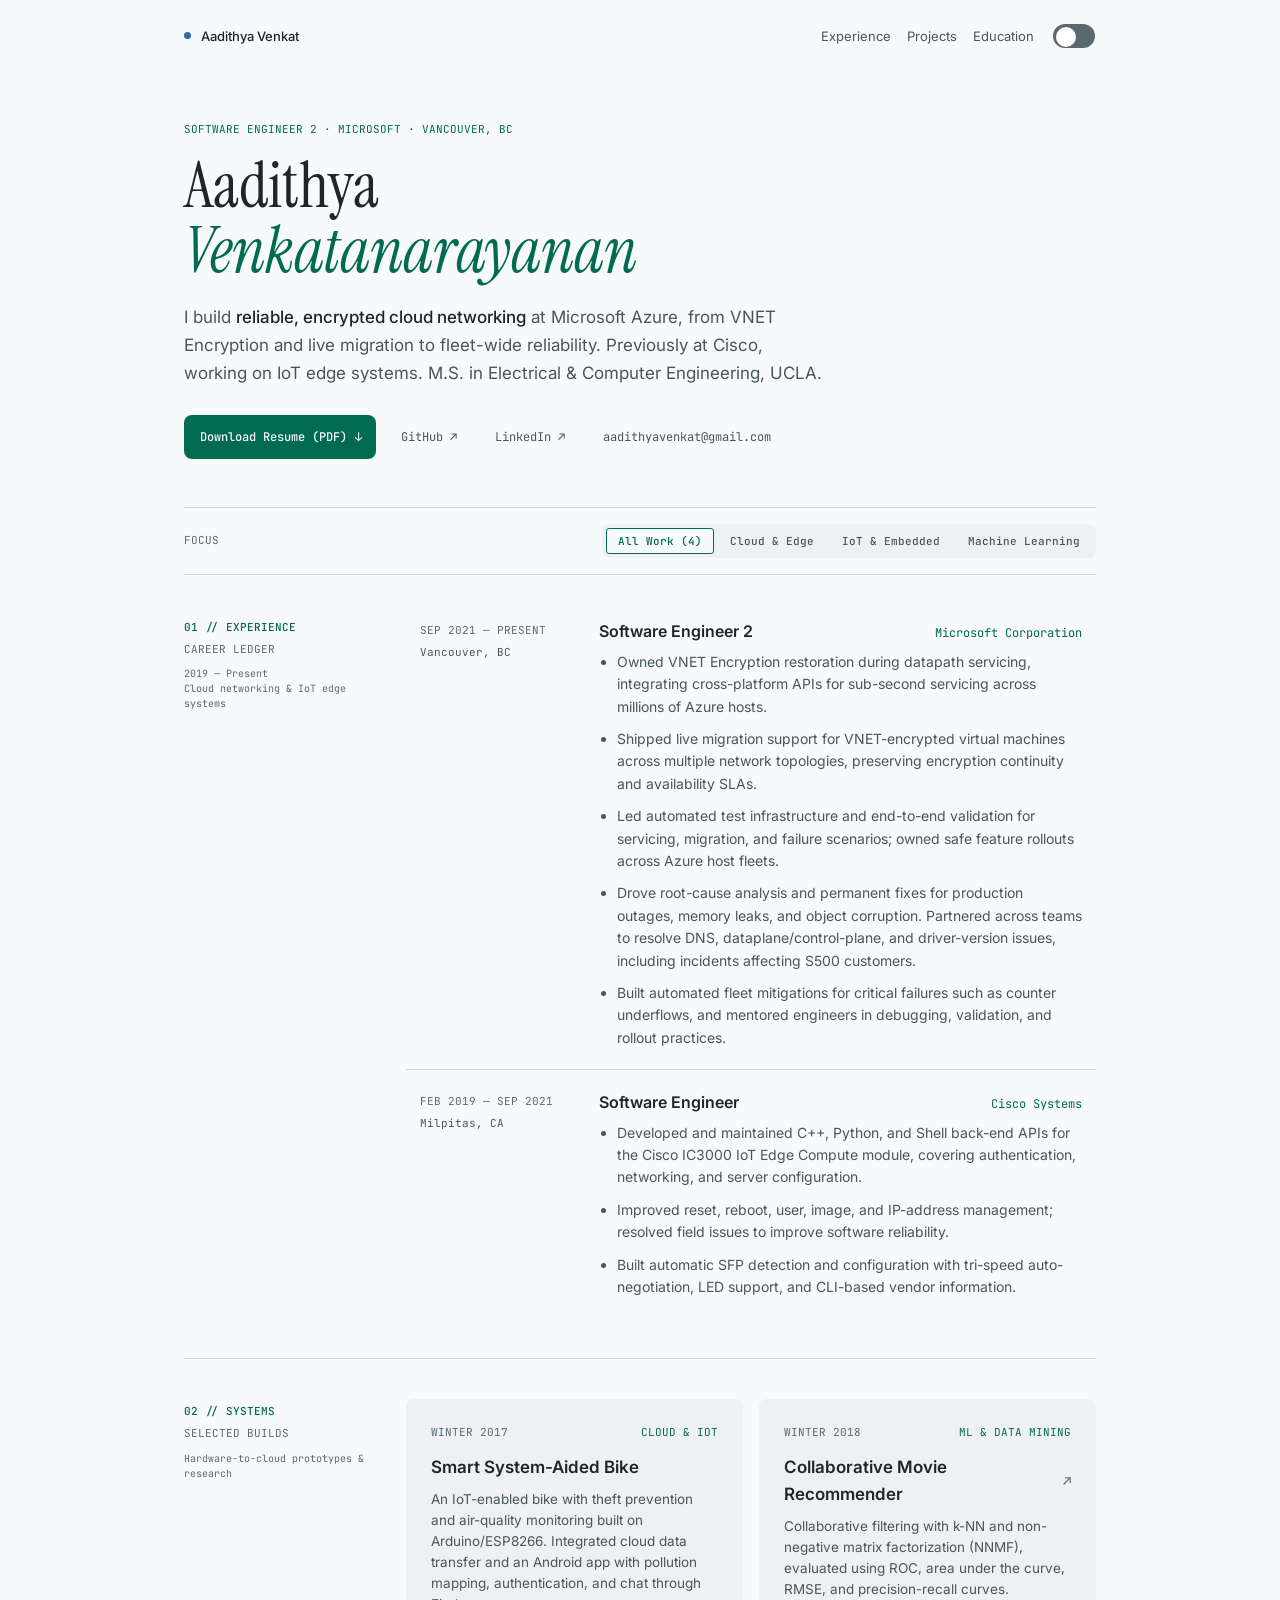
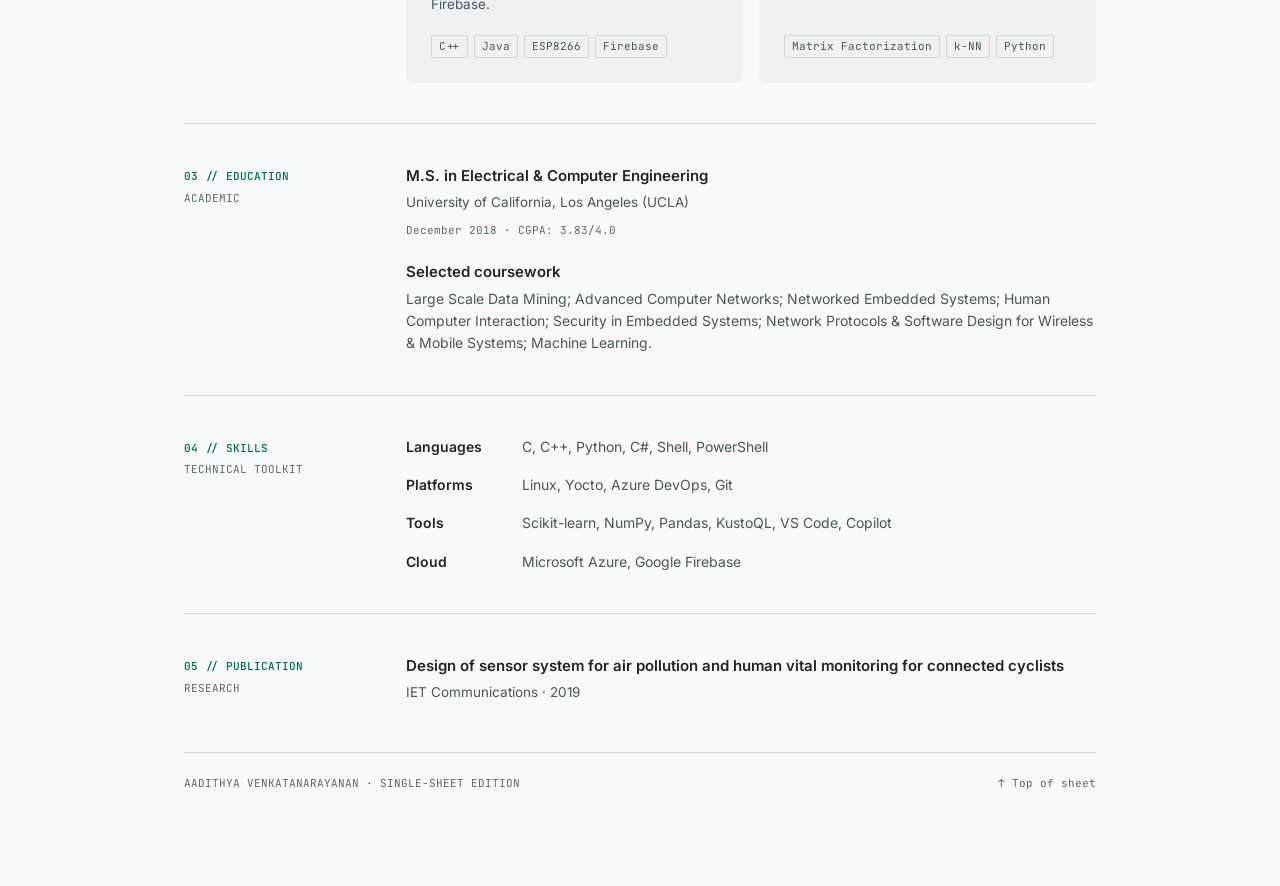
==== commit f7a5e983: "Update portfolio content and add refined profile preview" ====
--- a/index.html
+++ b/index.html
@@ -3,828 +3,1133 @@
 <head>
   <meta charset="UTF-8">
   <meta name="viewport" content="width=device-width, initial-scale=1.0">
-  <meta name="description" content="Aadithya Venkatanarayanan - Terminal Developer Portfolio">
-  <title>aadithya@azure: ~ (zsh)</title>
+  <meta name="description" content="Aadithya Venkatanarayanan — Software Engineer 2 at Microsoft in Vancouver, building reliable Azure networking and VNET Encryption. Previously Cisco. UCLA M.S.">
+  <title>Aadithya Venkatanarayanan — Systems &amp; Cloud Engineer</title>
+  <link rel="preconnect" href="https://fonts.googleapis.com">
+  <link rel="preconnect" href="https://fonts.gstatic.com" crossorigin>
+  <link href="https://fonts.googleapis.com/css2?family=Instrument+Serif:ital@0;1&family=Inter:wght@400;500;600&family=JetBrains+Mono:wght@400;500&display=swap" rel="stylesheet">
   <style>
     :root {
-      color-scheme: dark light;
-      --bg: #090d13;
-      --bg-surface: #0f1622;
-      --bg-card: rgba(18, 26, 39, 0.85);
-      --border: #1f2d42;
-      --border-glow: #2dd4bf;
-      --text: #e2e8f0;
-      --text-muted: #8092a8;
-      --accent: #2dd4bf;
-      --accent-dim: rgba(45, 212, 191, 0.12);
-      --green: #22c55e;
-      --amber: #f59e0b;
-      --blue: #38bdf8;
-      --purple: #a855f7;
-      --glow: rgba(45, 212, 191, 0.25);
-      --font-mono: "JetBrains Mono", ui-monospace, SFMono-Regular, "SF Mono", Menlo, Consolas, "Liberation Mono", monospace;
-    }
-
-    [data-theme="light"] {
       color-scheme: light;
-      --bg: #f3f5f8;
-      --bg-surface: #ffffff;
-      --bg-card: rgba(255, 255, 255, 0.95);
-      --border: #d5dde8;
-      --border-glow: #0d9488;
-      --text: #0f172a;
-      --text-muted: #52637a;
-      --accent: #0d9488;
-      --accent-dim: rgba(13, 148, 136, 0.1);
-      --green: #16a34a;
-      --amber: #d97706;
-      --blue: #0284c7;
-      --purple: #7e22ce;
-      --glow: rgba(13, 148, 136, 0.18);
+      --bg: #f7f9fa;
+      --surface: #edf1f3;
+      --surface-hover: #e2e8eb;
+      --text: #202628;
+      --text-secondary: #48565c;
+      --text-muted: #596970;
+      --line: #ccd6db;
+      --line-strong: #202628;
+      --accent: #006b50;
+      --accent-soft: rgba(0, 107, 80, 0.08);
+      --status: #326a9d;
+      --toolbar: rgba(247, 249, 250, 0.9);
+      --font-sans: "Inter", -apple-system, BlinkMacSystemFont, "Segoe UI", sans-serif;
+      --font-serif: "Instrument Serif", Georgia, serif;
+      --font-mono: "JetBrains Mono", ui-monospace, SFMono-Regular, Menlo, monospace;
+    }
+
+    [data-theme="dark"] {
+      color-scheme: dark;
+      --bg: #121617;
+      --surface: #1b2224;
+      --surface-hover: #252e31;
+      --text: #f0f5f6;
+      --text-secondary: #bdcbd0;
+      --text-muted: #9baeb5;
+      --line: #39484e;
+      --line-strong: #dce7eb;
+      --accent: #6ee7b7;
+      --accent-soft: rgba(110, 231, 183, 0.1);
+      --status: #86b9ed;
+      --toolbar: rgba(18, 22, 23, 0.92);
     }
 
     * {
       box-sizing: border-box;
       margin: 0;
       padding: 0;
-    }
-
-    html {
-      scroll-behavior: smooth;
+      letter-spacing: 0 !important;
     }
 
     body {
-      min-height: 100vh;
       background-color: var(--bg);
-      background-image: 
-        radial-gradient(ellipse at 50% 0%, var(--glow), transparent 45rem),
-        linear-gradient(to right, rgba(128, 146, 168, 0.05) 1px, transparent 1px),
-        linear-gradient(to bottom, rgba(128, 146, 168, 0.05) 1px, transparent 1px);
-      background-size: 100% 100%, 36px 36px, 36px 36px;
       color: var(--text);
-      font-family: var(--font-mono);
-      font-size: 14px;
+      font-family: var(--font-sans);
+      font-size: 15px;
       line-height: 1.6;
-      padding: 24px 16px 64px;
-      transition: background-color 0.2s ease, color 0.2s ease;
-    }
-
-    a {
+      -webkit-font-smoothing: antialiased;
+    }
+
+    .no-transitions,
+    .no-transitions *,
+    .no-transitions *::before,
+    .no-transitions *::after {
+      transition: none !important;
+    }
+
+    a,
+    button {
       color: inherit;
       text-decoration: none;
-    }
-
-    .terminal-window {
-      max-width: 1040px;
-      margin: 0 auto;
-      border: 1px solid var(--border);
-      border-radius: 12px;
-      background: var(--bg-surface);
-      box-shadow: 0 25px 60px -15px rgba(0, 0, 0, 0.5), 0 0 0 1px rgba(255, 255, 255, 0.04);
-      overflow: hidden;
-    }
-
-    /* Terminal Titlebar */
-    .titlebar {
+      -webkit-tap-highlight-color: transparent;
+    }
+
+    /* Architectural Blueprint Frame */
+    .sheet {
+      max-width: 960px;
+      margin: 0 auto 4.5rem;
+      padding: 0 24px;
+    }
+
+    /* Top Spec Bar */
+    .spec-bar {
+      position: sticky;
+      top: 0;
+      z-index: 10;
+      margin-inline: -24px;
+      padding-inline: 24px;
+      background: var(--toolbar);
+      -webkit-backdrop-filter: blur(20px) saturate(180%);
+      backdrop-filter: blur(20px) saturate(180%);
       display: flex;
       align-items: center;
       justify-content: space-between;
-      padding: 12px 18px;
-      background: rgba(15, 22, 34, 0.95);
-      border-bottom: 1px solid var(--border);
-      font-size: 12px;
-    }
-
-    .window-controls {
-      display: flex;
-      gap: 8px;
-      align-items: center;
-    }
-
-    .window-btn {
-      width: 12px;
-      height: 12px;
-      border-radius: 50%;
-      display: inline-block;
-    }
-
-    .btn-close { background: #ef4444; }
-    .btn-min { background: #eab308; }
-    .btn-max { background: #22c55e; }
-
-    .window-title {
-      font-weight: 600;
-      color: var(--text-muted);
-      letter-spacing: 0.02em;
-      display: flex;
-      align-items: center;
-      gap: 8px;
-    }
-
-    .window-title span.active-branch {
-      color: var(--amber);
-    }
-
-    .titlebar-actions {
-      display: flex;
-      align-items: center;
-      gap: 12px;
-    }
-
-    .status-badge {
+      gap: 16px;
+      padding-block: 14px;
+      border-bottom: 1px solid transparent;
+      font-family: var(--font-sans);
+      font-size: 0.8125rem;
+      letter-spacing: 0.06em;
+      text-transform: none;
+      color: var(--text-secondary);
+    }
+
+    .spec-id {
       display: inline-flex;
       align-items: center;
-      gap: 6px;
-      font-size: 11px;
-      color: var(--green);
-      font-weight: 700;
-    }
-
-    .status-badge::before {
-      content: "";
+      gap: 10px;
+      color: var(--text);
+      font-weight: 500;
+    }
+
+    .live-dot {
       width: 7px;
       height: 7px;
       border-radius: 50%;
-      background: var(--green);
-      box-shadow: 0 0 8px var(--green);
-      animation: pulse 2s infinite;
-    }
-
-    @keyframes pulse {
-      0%, 100% { opacity: 1; }
-      50% { opacity: 0.4; }
-    }
-
-    .theme-toggle-btn {
-      background: var(--accent-dim);
-      border: 1px solid var(--border);
-      color: var(--text);
-      font-family: var(--font-mono);
-      font-size: 11px;
-      padding: 4px 10px;
-      border-radius: 6px;
-      cursor: pointer;
+      background: var(--status);
+      display: inline-block;
+    }
+
+    .spec-actions {
+      display: flex;
+      align-items: center;
+      gap: 18px;
+    }
+
+    .spec-nav {
+      display: flex;
+      gap: 16px;
+    }
+
+    .spec-nav a {
       display: inline-flex;
       align-items: center;
-      gap: 6px;
-      transition: all 0.15s ease;
-    }
-
-    .theme-toggle-btn:hover {
-      border-color: var(--accent);
+      min-height: 44px;
+    }
+
+    .theme-btn {
+      font-family: var(--font-mono);
+      font-size: 11px;
+      letter-spacing: 0.05em;
+      text-transform: uppercase;
+      position: relative;
+      width: 44px;
+      height: 44px;
+      flex-shrink: 0;
+      background: transparent;
+      color: var(--text);
+      border: 1px solid transparent;
+      padding: 0;
+      border-radius: 8px;
+      cursor: pointer;
+      transition-property: border-color, background-color, scale;
+      transition-duration: 150ms;
+      transition-timing-function: ease-out;
+    }
+
+    .theme-btn::before {
+      content: "";
+      position: absolute;
+      inset: 9px 0;
+      border-radius: 16px;
+      background: var(--text-muted);
+    }
+
+    .theme-btn::after {
+      content: "";
+      position: absolute;
+      width: 20px;
+      height: 20px;
+      top: 12px;
+      left: 3px;
+      border-radius: 50%;
+      background: #ffffff;
+    }
+
+    .theme-btn[aria-checked="true"]::before {
+      background: var(--accent);
+    }
+
+    .theme-btn[aria-checked="true"]::after {
+      left: 19px;
+    }
+
+    #themeLabel {
+      position: absolute;
+      width: 1px;
+      height: 1px;
+      overflow: hidden;
+      clip-path: inset(50%);
+      white-space: nowrap;
+    }
+
+    /* Hero Section */
+    .hero {
+      display: grid;
+      grid-template-columns: minmax(0, 1fr);
+      gap: 40px;
+      padding: 3rem 0;
+      border-bottom: 1px solid var(--line);
+      align-items: end;
+    }
+
+    .eyebrow {
+      font-family: var(--font-mono);
+      font-size: 11px;
+      text-transform: uppercase;
+      letter-spacing: 0.08em;
       color: var(--accent);
-    }
-
-    /* Terminal Nav */
-    .terminal-nav {
+      margin-bottom: 14px;
+      display: flex;
+      align-items: center;
+      gap: 8px;
+    }
+
+    .hero h1 {
+      font-family: var(--font-serif);
+      font-weight: 400;
+      font-size: 4rem;
+      font-optical-sizing: auto;
+      overflow-wrap: anywhere;
+      line-height: 1.02;
+      letter-spacing: -0.02em;
+      margin-bottom: 20px;
+    }
+
+    .hero h1 em {
+      font-style: italic;
+      color: var(--accent);
+    }
+
+    .lead {
+      font-size: 17px;
+      line-height: 1.65;
+      color: var(--text-secondary);
+      max-width: 58ch;
+      margin-bottom: 28px;
+    }
+
+    .lead strong {
+      color: var(--text);
+      font-weight: 500;
+    }
+
+    .action-row {
       display: flex;
       flex-wrap: wrap;
       align-items: center;
-      gap: 16px;
-      padding: 12px 24px;
-      background: rgba(10, 16, 26, 0.4);
-      border-bottom: 1px dashed var(--border);
-      font-size: 13px;
-    }
-
-    .nav-tag {
-      color: var(--accent);
-      font-weight: 700;
-    }
-
-    .nav-item {
-      color: var(--text-muted);
-      transition: color 0.15s ease;
-    }
-
-    .nav-item:hover {
-      color: var(--accent);
-      text-decoration: underline;
-      text-underline-offset: 4px;
-    }
-
-    .nav-item.highlight {
-      color: var(--text);
-      font-weight: 600;
-    }
-
-    .nav-cta {
-      margin-left: auto;
+      gap: 10px;
+    }
+
+    .btn-primary {
+      font-family: var(--font-mono);
+      font-size: 12px;
+      font-weight: 500;
+      padding: 9px 14px 9px 16px;
       background: var(--accent);
-      color: #051a17 !important;
-      font-weight: 700;
-      padding: 3px 10px;
-      border-radius: 4px;
-    }
-
-    .nav-cta:hover {
-      opacity: 0.9;
-      text-decoration: none;
-    }
-
-    /* Terminal Body */
-    .terminal-body {
-      padding: 36px 32px 48px;
-    }
-
-    .command-line {
-      display: flex;
-      align-items: center;
-      gap: 10px;
-      margin-bottom: 18px;
-      font-size: 13px;
-    }
-
-    .prompt-user {
-      color: var(--green);
-      font-weight: 700;
-    }
-
-    .prompt-path {
-      color: var(--blue);
-    }
-
-    .prompt-symbol {
-      color: var(--text);
-      font-weight: 700;
-    }
-
-    .command-text {
-      color: var(--amber);
-    }
-
-    /* Hero */
-    .hero-container {
-      display: grid;
-      grid-template-columns: auto 1fr;
-      gap: 32px;
-      align-items: center;
-      padding: 24px 0 36px;
-      border-bottom: 1px solid var(--border);
-      margin-bottom: 36px;
-    }
-
-    .avatar-frame {
-      width: 110px;
-      height: 110px;
-      border: 2px solid var(--accent);
-      border-radius: 14px;
-      display: grid;
-      place-items: center;
-      background: linear-gradient(135deg, rgba(45, 212, 191, 0.15), rgba(15, 22, 34, 0.9));
-      box-shadow: 0 0 25px var(--glow);
-      font-size: 54px;
-      position: relative;
-    }
-
-    .avatar-frame::after {
-      content: "STATUS: READY";
-      position: absolute;
-      bottom: -10px;
-      background: var(--bg-surface);
-      border: 1px solid var(--accent);
-      color: var(--accent);
-      font-size: 9px;
-      font-weight: 700;
-      padding: 1px 6px;
-      border-radius: 4px;
-      letter-spacing: 0.05em;
-    }
-
-    .hero-info h1 {
-      font-size: 32px;
-      font-weight: 800;
-      letter-spacing: -0.03em;
-      margin-bottom: 8px;
-      line-height: 1.2;
-    }
-
-    .hero-info h1 .cursor {
-      display: inline-block;
-      width: 10px;
-      height: 1.1em;
-      background: var(--accent);
-      vertical-align: -0.15em;
-      margin-left: 4px;
-      animation: blink 1s step-end infinite;
-    }
-
-    @keyframes blink {
-      0%, 100% { opacity: 1; }
-      50% { opacity: 0; }
-    }
-
-    .tagline {
-      font-size: 15px;
-      color: var(--text-muted);
-      margin-bottom: 16px;
-      line-height: 1.6;
-    }
-
-    .tagline strong {
-      color: var(--accent);
-    }
-
-    .quick-links {
-      display: flex;
-      flex-wrap: wrap;
-      gap: 10px;
-    }
-
-    .cmd-pill {
-      display: inline-flex;
-      align-items: center;
-      gap: 6px;
-      padding: 6px 14px;
-      border: 1px solid var(--border);
-      background: var(--bg-card);
-      border-radius: 6px;
-      font-size: 12px;
-      font-weight: 600;
-      color: var(--text);
-      transition: all 0.15s ease;
-    }
-
-    .cmd-pill:hover {
-      border-color: var(--accent);
-      color: var(--accent);
-      box-shadow: 0 4px 14px var(--accent-dim);
-      transform: translateY(-2px);
-    }
-
-    /* Section Headers */
-    .section-title {
-      font-size: 16px;
-      font-weight: 700;
-      color: var(--text);
-      margin-bottom: 20px;
-      display: flex;
-      align-items: center;
-      gap: 10px;
-    }
-
-    .section-title span.count {
-      color: var(--accent);
-      font-size: 12px;
-      background: var(--accent-dim);
-      padding: 2px 8px;
-      border-radius: 12px;
-      border: 1px solid rgba(45, 212, 191, 0.2);
-    }
-
-    /* Projects 2x2 Grid */
-    .projects-grid {
-      display: grid;
-      grid-template-columns: repeat(2, 1fr);
-      gap: 18px;
-      margin-bottom: 44px;
-    }
-
-    .project-card {
-      border: 1px solid var(--border);
-      border-radius: 10px;
-      background: var(--bg-card);
-      padding: 22px;
-      display: flex;
-      flex-direction: column;
-      justify-content: space-between;
-      transition: transform 0.2s cubic-bezier(0.16, 1, 0.3, 1), box-shadow 0.2s ease, border-color 0.2s ease;
-      position: relative;
-      overflow: hidden;
-    }
-
-    .project-card:hover {
-      transform: translateY(-6px);
-      border-color: var(--accent);
-      box-shadow: 0 16px 36px -10px var(--glow);
-    }
-
-    .project-header {
-      display: flex;
-      align-items: center;
-      justify-content: space-between;
-      margin-bottom: 14px;
-    }
-
-    .project-icon-badge {
+      color: var(--bg);
+      border-radius: 8px;
+      min-height: 44px;
       display: inline-flex;
       align-items: center;
       gap: 8px;
-      font-size: 18px;
+      transition-property: opacity, scale;
+      transition-duration: 150ms;
+      transition-timing-function: ease-out;
+    }
+
+    .btn-ghost {
+      display: inline-flex;
+      align-items: center;
+      font-family: var(--font-mono);
+      font-size: 12px;
+      padding: 8px 12px 8px 14px;
+      border: 1px solid transparent;
+      border-radius: 8px;
+      min-height: 44px;
+      color: var(--text-secondary);
+      transition-property: border-color, color, background-color, scale;
+      transition-duration: 150ms;
+      transition-timing-function: ease-out;
+    }
+
+    .btn-ghost[href^="mailto:"] {
+      padding-inline: 14px;
+    }
+
+    :is(.theme-btn, .btn-primary, .btn-ghost, .filter-chip):not(:disabled):active {
+      opacity: 0.8;
+    }
+
+    :is(.theme-btn, .btn-primary, .btn-ghost, .filter-chip):disabled {
+      opacity: 0.5;
+      cursor: not-allowed;
+    }
+
+    a:focus-visible,
+    button:focus-visible {
+      outline: 2px solid var(--accent);
+      outline-offset: 4px;
+    }
+
+    /* Spec Summary Block */
+    .spec-box {
+      border-left: 1px solid var(--line);
+      padding-left: 20px;
+      display: flex;
+      flex-direction: column;
+      gap: 14px;
+      font-family: var(--font-mono);
+      font-size: 11px;
+    }
+
+    .spec-item-label {
+      color: var(--text-muted);
+      text-transform: uppercase;
+      letter-spacing: 0.06em;
+      font-size: 10px;
+      margin-bottom: 2px;
+    }
+
+    .spec-item-val {
+      color: var(--text);
+      font-weight: 500;
+    }
+
+    /* Interactive Domain Filter Strip */
+    .filter-bar {
+      display: flex;
+      flex-wrap: wrap;
+      align-items: center;
+      justify-content: space-between;
+      gap: 12px;
+      padding: 16px 0;
+      border-bottom: 1px solid var(--line);
+    }
+
+    .filter-label {
+      font-family: var(--font-mono);
+      font-size: 11px;
+      text-transform: uppercase;
+      letter-spacing: 0.06em;
+      color: var(--text-muted);
+    }
+
+    .filter-pills {
+      display: flex;
+      flex-wrap: wrap;
+      gap: 4px;
+      padding: 4px;
+      background: var(--surface);
+      border-radius: 8px;
+    }
+
+    .filter-chip {
+      font-family: var(--font-mono);
+      font-size: 11px;
+      font-weight: 500;
+      padding: 5px 11px;
+      border: 1px solid transparent;
+      background: transparent;
+      color: var(--text-secondary);
+      cursor: pointer;
+      border-radius: 3px;
+      transition-property: background-color, opacity, scale;
+      transition-duration: 150ms;
+      transition-timing-function: ease-out;
+    }
+
+    .filter-chip.active {
+      background: var(--bg);
+      border-color: var(--accent);
       color: var(--accent);
-    }
-
-    .project-badge {
+      font-weight: 500;
+    }
+
+    .fluid-strip {
+      position: relative;
+      isolation: isolate;
+      --highlight-travel: 160ms;
+      --highlight-fade: 80ms;
+    }
+
+    .fluid-highlight {
+      position: absolute;
+      top: 0;
+      left: 0;
+      z-index: -1;
+      pointer-events: none;
+      border-radius: 3px;
+      background: var(--surface-hover);
+      opacity: 0;
+      transition: opacity var(--highlight-fade) ease-out;
+    }
+
+    .filter-pills .fluid-highlight {
+      background: var(--bg);
+    }
+
+    .fluid-strip .filter-chip.active {
+      background: transparent;
+    }
+
+    @media (hover: hover) {
+      .fluid-strip .filter-chip:not(.active):not(:disabled):hover {
+        background: transparent;
+      }
+    }
+
+    @media (prefers-reduced-motion: no-preference) {
+      .fluid-highlight[data-ready] {
+        transition: transform var(--highlight-travel) cubic-bezier(0.2, 0, 0, 1), opacity var(--highlight-fade) ease-out;
+      }
+    }
+
+    /* Section Grid Layout */
+    .section-block {
+      scroll-margin-top: 7rem;
+      display: grid;
+      grid-template-columns: 190px 1fr;
+      gap: 32px;
+      padding: 40px 0;
+      border-bottom: 1px solid var(--line);
+    }
+
+    .section-meta {
+      font-family: var(--font-mono);
+      font-size: 11px;
+      text-transform: uppercase;
+      letter-spacing: 0.08em;
+      color: var(--text-muted);
+      padding-top: 4px;
+    }
+
+    .section-meta .index-num {
+      color: var(--accent);
+      display: block;
+      margin-bottom: 4px;
+      font-weight: 500;
+    }
+
+    .section-meta .sub-note {
+      display: block;
+      margin-top: 8px;
       font-size: 10px;
-      font-weight: 700;
-      padding: 2px 7px;
-      border-radius: 4px;
-      background: rgba(34, 197, 94, 0.12);
-      color: var(--green);
-      border: 1px solid rgba(34, 197, 94, 0.3);
+      line-height: 1.5;
+      text-transform: none;
+      letter-spacing: 0;
+    }
+
+    /* Experience Ledger */
+    .ledger {
+      display: flex;
+      flex-direction: column;
+    }
+
+    .ledger-row {
+      display: grid;
+      grid-template-columns: 155px 1fr;
+      gap: 24px;
+      padding: 20px 14px;
+      border-top: 1px solid var(--line);
+      transition-property: background-color, opacity;
+      transition-duration: 150ms;
+      transition-timing-function: ease-out;
+    }
+
+    .ledger-row:first-child {
+      border-top: none;
+      padding-top: 4px;
+    }
+
+    .ledger-period {
+      font-family: var(--font-mono);
+      font-size: 11px;
+      color: var(--text-muted);
+      padding-top: 3px;
+    }
+
+    .ledger-loc {
+      font-family: var(--font-mono);
+      font-size: 11px;
+      color: var(--text-secondary);
+      margin-top: 4px;
+    }
+
+    .ledger-head {
+      display: flex;
+      flex-wrap: wrap;
+      align-items: baseline;
+      justify-content: space-between;
+      gap: 8px;
+      margin-bottom: 6px;
+    }
+
+    .ledger-role {
+      font-size: 16px;
+      font-weight: 600;
+      color: var(--text);
+    }
+
+    .ledger-org {
+      font-family: var(--font-mono);
+      font-size: 12px;
+      color: var(--accent);
+    }
+
+    .ledger-desc {
+      font-size: 14px;
+      color: var(--text-secondary);
+      line-height: 1.6;
+    }
+
+    .resume-highlights {
+      padding-left: 18px;
+    }
+
+    .resume-highlights li + li {
+      margin-top: 10px;
+    }
+
+    .resume-details {
+      display: grid;
+      gap: 20px;
+      min-width: 0;
+    }
+
+    .skills-list {
+      display: grid;
+      grid-template-columns: 100px minmax(0, 1fr);
+      gap: 16px;
+      font-size: 14px;
+    }
+
+    .skills-list dt {
+      font-weight: 600;
+    }
+
+    .skills-list dd {
+      color: var(--text-secondary);
+    }
+
+    /* Projects Architectural Matrix */
+    .project-matrix {
+      display: grid;
+      grid-template-columns: repeat(2, 1fr);
+      gap: 1rem;
+    }
+
+    .matrix-cell {
+      border: 1px solid transparent;
+      border-radius: 8px;
+      padding: 24px;
+      display: flex;
+      flex-direction: column;
+      justify-content: space-between;
+      gap: 20px;
+      background: var(--surface);
+      transition-property: background-color, opacity;
+      transition-duration: 150ms;
+      transition-timing-function: ease-out;
+    }
+
+    .cell-top {
+      display: flex;
+      justify-content: space-between;
+      align-items: center;
+      font-family: var(--font-mono);
+      font-size: 11px;
+      color: var(--text-muted);
+      margin-bottom: 12px;
+    }
+
+    .cell-domain {
+      color: var(--accent);
+      text-transform: uppercase;
       letter-spacing: 0.05em;
     }
 
-    .project-title {
-      font-size: 18px;
-      font-weight: 700;
+    .cell-title {
+      font-size: 17px;
+      font-weight: 600;
       color: var(--text);
       margin-bottom: 8px;
       display: flex;
       align-items: center;
       justify-content: space-between;
-    }
-
-    .project-arrow {
+      gap: 8px;
+    }
+
+    .cell-arrow {
+      font-family: var(--font-mono);
+      font-size: 14px;
       color: var(--text-muted);
-      font-size: 15px;
-      transition: transform 0.15s ease, color 0.15s ease;
-    }
-
-    .project-card:hover .project-arrow {
-      color: var(--accent);
-      transform: translate(3px, -3px);
-    }
-
-    .project-desc {
-      font-size: 13px;
-      color: var(--text-muted);
+    }
+
+    .cell-desc {
+      font-size: 13.5px;
+      color: var(--text-secondary);
       line-height: 1.55;
-      margin-bottom: 18px;
-    }
-
-    .project-tags {
+    }
+
+    .cell-tags {
       display: flex;
       flex-wrap: wrap;
       gap: 6px;
+      font-family: var(--font-mono);
       font-size: 11px;
     }
 
-    .project-tag {
-      background: var(--accent-dim);
-      color: var(--accent);
-      padding: 2px 8px;
-      border-radius: 4px;
-      border: 1px solid rgba(45, 212, 191, 0.2);
-    }
-
-    /* Experience Terminal Log */
-    .experience-list {
-      display: flex;
-      flex-direction: column;
-      gap: 14px;
-      margin-bottom: 36px;
-    }
-
-    .exp-item {
-      border: 1px solid var(--border);
-      border-radius: 8px;
-      background: var(--bg-card);
-      padding: 18px 22px;
+    .cell-tag {
+      padding: 2px 7px;
+      border: 1px solid var(--line);
+      color: var(--text-secondary);
+      border-radius: 2px;
+    }
+
+    /* Dimmed state when filtering */
+    .is-dimmed {
+      opacity: 0.22;
+      pointer-events: none;
+    }
+
+    /* Education & Credentials Row */
+    .credentials-grid {
       display: grid;
-      grid-template-columns: 180px 1fr;
-      gap: 20px;
-      align-items: start;
-      transition: border-color 0.15s ease, transform 0.15s ease;
-    }
-
-    .exp-item:hover {
-      border-color: var(--border-glow);
-      transform: translateX(4px);
-    }
-
-    .exp-time {
+      grid-template-columns: repeat(2, 1fr);
+      gap: 24px;
+    }
+
+    .cred-card {
+      padding: 0;
+    }
+
+    .cred-degree {
+      font-size: 15px;
+      font-weight: 600;
+      margin-bottom: 4px;
+    }
+
+    .cred-school {
+      font-size: 13.5px;
+      color: var(--text-secondary);
+      margin-bottom: 8px;
+    }
+
+    .cred-meta {
+      font-family: var(--font-mono);
       font-size: 11px;
-      color: var(--amber);
-      font-weight: 700;
-      letter-spacing: 0.03em;
-    }
-
-    .exp-company {
-      font-size: 12px;
       color: var(--text-muted);
-      margin-top: 4px;
-    }
-
-    .exp-role {
-      font-size: 15px;
-      font-weight: 700;
-      color: var(--text);
-      margin-bottom: 6px;
-    }
-
-    .exp-desc {
-      font-size: 13px;
-      color: var(--text-muted);
-      line-height: 1.5;
-    }
-
-    /* Terminal Footer */
-    .terminal-footer {
-      border-top: 1px dashed var(--border);
-      padding-top: 24px;
+    }
+
+    /* Footer Colophon */
+    .colophon {
+      padding: 22px 0;
       display: flex;
       flex-wrap: wrap;
       justify-content: space-between;
       align-items: center;
-      gap: 16px;
-      font-size: 12px;
+      gap: 12px;
+      font-family: var(--font-mono);
+      font-size: 11px;
       color: var(--text-muted);
     }
 
-    .terminal-footer a:hover {
-      color: var(--accent);
-      text-decoration: underline;
-    }
-
-    /* Responsive */
-    @media (max-width: 768px) {
-      .projects-grid {
+    /* Hover effects only on hover-capable pointers */
+    @media (hover: hover) {
+      .spec-nav a:hover {
+        color: var(--accent);
+      }
+      .theme-btn:not(:disabled):hover {
+        border-color: var(--text);
+        background: var(--surface);
+      }
+      .btn-primary:hover {
+        opacity: 0.88;
+      }
+      .btn-ghost:hover {
+        border-color: var(--text);
+        color: var(--text);
+        background: var(--surface);
+      }
+      .filter-chip:not(.active):not(:disabled):hover {
+        border-color: var(--text);
+        color: var(--text);
+      }
+      .ledger-row:hover {
+        background: var(--surface);
+      }
+      a.matrix-cell:hover {
+        background: var(--surface-hover);
+      }
+      a.matrix-cell:hover .cell-arrow {
+        color: var(--accent);
+      }
+      .colophon a:hover {
+        color: var(--text);
+      }
+    }
+
+    /* Motion gated behind prefers-reduced-motion: no-preference */
+    @media (prefers-reduced-motion: no-preference) {
+      html {
+        scroll-behavior: smooth;
+      }
+
+      .theme-btn:not(:disabled):not([data-static]):active,
+      .btn-primary:not(:disabled):not([data-static]):active,
+      .btn-ghost:not(:disabled):not([data-static]):active,
+      .filter-chip:not(:disabled):not([data-static]):active {
+        scale: 0.96;
+      }
+    }
+
+    @media (max-width: 760px) {
+      .sheet {
+        margin: 0 auto 40px;
+        padding: 0 16px;
+      }
+      .spec-bar {
+        margin-inline: -16px;
+        padding-inline: 16px;
+        flex-wrap: wrap;
+        gap: 0;
+      }
+      .spec-id {
+        width: 100%;
+      }
+      .spec-actions {
+        width: 100%;
+        justify-content: space-between;
+      }
+      .spec-nav {
+        gap: 12px;
+      }
+      .hero h1 {
+        font-size: 2.25rem;
+      }
+      .hero {
         grid-template-columns: 1fr;
-      }
-      .exp-item {
+        gap: 24px;
+        padding: 32px 0;
+      }
+      .spec-box {
+        border-left: none;
+        border-top: 1px solid var(--line);
+        padding-left: 0;
+        padding-top: 16px;
+        display: grid;
+        grid-template-columns: repeat(2, 1fr);
+      }
+      .section-block {
+        grid-template-columns: 1fr;
+        gap: 16px;
+        padding: 28px 0;
+      }
+      .ledger-row {
         grid-template-columns: 1fr;
         gap: 6px;
-      }
-      .hero-container {
+        padding: 16px 8px;
+      }
+      .project-matrix,
+      .credentials-grid {
         grid-template-columns: 1fr;
-        gap: 20px;
-      }
-      .terminal-body {
-        padding: 24px 18px;
-      }
-      .nav-cta {
-        margin-left: 0;
+      }
+    }
+
+    @media (prefers-reduced-transparency: reduce), (prefers-contrast: more) {
+      .spec-bar {
+        background: var(--bg);
+        -webkit-backdrop-filter: none;
+        backdrop-filter: none;
+        border-bottom-color: var(--text);
+      }
+    }
+
+    @media (forced-colors: active) {
+      .theme-btn::before {
+        border: 1px solid ButtonText;
+        background: Canvas;
+      }
+      .theme-btn::after {
+        background: ButtonText;
       }
     }
   </style>
 </head>
 <body>
 
-  <div class="terminal-window">
-    <!-- Titlebar -->
-    <header class="titlebar">
-      <div class="window-controls">
-        <span class="window-btn btn-close"></span>
-        <span class="window-btn btn-min"></span>
-        <span class="window-btn btn-max"></span>
+  <div class="sheet">
+    <!-- Top Spec Header -->
+    <header class="spec-bar">
+      <div class="spec-id">
+        <span class="live-dot" aria-hidden="true"></span>
+        <span>Aadithya Venkat</span>
       </div>
-      <div class="window-title">
-        <span>aadithya@azure: ~ (zsh)</span>
-        <span class="active-branch">git:(main)</span>
-      </div>
-      <div class="titlebar-actions">
-        <div class="status-badge">ONLINE</div>
-        <button class="theme-toggle-btn" id="themeToggle" type="button" aria-label="Toggle theme">
-          <span id="themeLabel">MODE: CRT_DARK</span>
+      <div class="spec-actions">
+        <nav class="spec-nav" aria-label="Section navigation">
+          <a href="#experience">Experience</a>
+          <a href="#projects">Projects</a>
+          <a href="#education">Education</a>
+        </nav>
+        <button class="theme-btn" id="themeToggle" type="button" role="switch" aria-checked="false" aria-label="Dark appearance" title="Dark appearance">
+          <span id="themeLabel">Dark appearance</span>
         </button>
       </div>
     </header>
 
-    <!-- Navigation / Subheader -->
-    <nav class="terminal-nav" aria-label="Quick links">
-      <span class="nav-tag">$ cd</span>
-      <a class="nav-item highlight" href="#about">~/about</a>
-      <a class="nav-item" href="#experience">~/experience</a>
-      <a class="nav-item" href="#projects">~/projects</a>
-      <a class="nav-item" href="mailto:aadithyavenkat@gmail.com">~/contact</a>
-      <a class="nav-cta" href="downloads/Aadithya_Venkat_Software_Resume.pdf" download>GET resume.pdf ↗</a>
-    </nav>
-
-    <!-- Main Terminal Area -->
-    <main class="terminal-body" id="about">
-      
-      <!-- Command prompt line -->
-      <div class="command-line">
-        <span class="prompt-user">aadithya@azure</span>
-        <span class="prompt-path">~</span>
-        <span class="prompt-symbol">$</span>
-        <span class="command-text">whoami --verbose --title</span>
-      </div>
-
-      <!-- Hero / Bio -->
-      <section class="hero-container" aria-label="Developer summary">
-        <div class="avatar-frame" aria-hidden="true">👨‍💻</div>
-        <div class="hero-info">
-          <h1>Aadithya Venkatanarayanan<span class="cursor"></span></h1>
-          <p class="tagline">
-            <strong>Software Development Engineer @ Microsoft Azure</strong><br>
-            UCLA ECE M.S. graduate focused on cloud networking, edge platforms, and resilient distributed systems.
+    <main>
+      <!-- Hero -->
+      <section class="hero" aria-label="Introduction">
+        <div>
+          <div class="eyebrow">Software Engineer 2 · Microsoft · Vancouver, BC</div>
+          <h1>Aadithya<br><em>Venkatanarayanan</em></h1>
+          <p class="lead">
+            I build <strong>reliable, encrypted cloud networking</strong> at Microsoft Azure, from VNET Encryption and live migration to fleet-wide reliability. Previously at Cisco, working on IoT edge systems. M.S. in Electrical &amp; Computer Engineering, UCLA.
           </p>
-          <div class="quick-links">
-            <a class="cmd-pill" href="https://github.com/AadithyaVenkat" target="_blank" rel="noreferrer">
-              <span>🐙</span> github.com/AadithyaVenkat
+          <div class="action-row">
+            <a class="btn-primary" href="downloads/Aadithya_Venkat_Software_Resume.pdf" download>
+              <span>Download Resume (PDF)</span>
+              <span>↓</span>
             </a>
-            <a class="cmd-pill" href="https://www.linkedin.com/in/aadithyav" target="_blank" rel="noreferrer">
-              <span>💼</span> linkedin.com/in/aadithyav
-            </a>
-            <a class="cmd-pill" href="mailto:aadithyavenkat@gmail.com">
-              <span>✉️</span> aadithyavenkat@gmail.com
-            </a>
+            <a class="btn-ghost" href="https://github.com/AadithyaVenkat" target="_blank" rel="noreferrer">GitHub ↗</a>
+            <a class="btn-ghost" href="https://www.linkedin.com/in/aadithyav" target="_blank" rel="noreferrer">LinkedIn ↗</a>
+            <a class="btn-ghost" href="mailto:aadithyavenkat@gmail.com">aadithyavenkat@gmail.com</a>
           </div>
         </div>
+
       </section>
 
-      <!-- Experience Section -->
-      <section id="experience">
-        <div class="command-line">
-          <span class="prompt-user">aadithya@azure</span>
-          <span class="prompt-path">~/experience</span>
-          <span class="prompt-symbol">$</span>
-          <span class="command-text">git log --oneline --graph --all</span>
+      <!-- Interactive Domain Filter -->
+      <div class="filter-bar" role="region" aria-label="Filter portfolio by engineering domain">
+        <span class="filter-label">Focus</span>
+        <div class="filter-pills">
+          <button class="filter-chip active" type="button" data-filter="all">All Work (4)</button>
+          <button class="filter-chip" type="button" data-filter="cloud">Cloud &amp; Edge</button>
+          <button class="filter-chip" type="button" data-filter="iot">IoT &amp; Embedded</button>
+          <button class="filter-chip" type="button" data-filter="ml">Machine Learning</button>
         </div>
-
-        <div class="section-title">
-          <span>CAREER TIMELINE</span>
-          <span class="count">4 ENTRIES</span>
+      </div>
+
+      <!-- 01 / Experience -->
+      <section class="section-block" id="experience">
+        <div class="section-meta">
+          <span class="index-num">01 // EXPERIENCE</span>
+          <span>Career Ledger</span>
+          <span class="sub-note">2019 — Present<br>Cloud networking &amp; IoT edge systems</span>
         </div>
 
-        <div class="experience-list">
-          <!-- Microsoft Azure -->
-          <article class="exp-item">
+        <div class="ledger">
+          <article class="ledger-row" data-domain="cloud">
             <div>
-              <div class="exp-time">SEP 2021 — PRESENT</div>
-              <div class="exp-company">Microsoft · Redmond, WA</div>
+              <div class="ledger-period">SEP 2021 — PRESENT</div>
+              <div class="ledger-loc">Vancouver, BC</div>
             </div>
             <div>
-              <h3 class="exp-role">Software Development Engineer, Azure Core</h3>
-              <p class="exp-desc">Engineering reliable cloud networking services and building seamless edge deployment capabilities for enterprise cloud infrastructure.</p>
+              <div class="ledger-head">
+                <h2 class="ledger-role">Software Engineer 2</h2>
+                <span class="ledger-org">Microsoft Corporation</span>
+              </div>
+              <ul class="ledger-desc resume-highlights">
+                <li>Owned VNET Encryption restoration during datapath servicing, integrating cross-platform APIs for sub-second servicing across millions of Azure hosts.</li>
+                <li>Shipped live migration support for VNET-encrypted virtual machines across multiple network topologies, preserving encryption continuity and availability SLAs.</li>
+                <li>Led automated test infrastructure and end-to-end validation for servicing, migration, and failure scenarios; owned safe feature rollouts across Azure host fleets.</li>
+                <li>Drove root-cause analysis and permanent fixes for production outages, memory leaks, and object corruption. Partnered across teams to resolve DNS, dataplane/control-plane, and driver-version issues, including incidents affecting S500 customers.</li>
+                <li>Built automated fleet mitigations for critical failures such as counter underflows, and mentored engineers in debugging, validation, and rollout practices.</li>
+              </ul>
             </div>
           </article>
 
-          <!-- Cisco Systems -->
-          <article class="exp-item">
+          <article class="ledger-row" data-domain="iot">
             <div>
-              <div class="exp-time">FEB 2019 — SEP 2021</div>
-              <div class="exp-company">Cisco Systems · San Jose, CA</div>
+              <div class="ledger-period">FEB 2019 — SEP 2021</div>
+              <div class="ledger-loc">Milpitas, CA</div>
             </div>
             <div>
-              <h3 class="exp-role">Software Development Engineer, IIoT</h3>
-              <p class="exp-desc">Engineered software for Industrial Internet of Things platforms, device connectivity stacks, and industrial edge software architectures.</p>
-            </div>
-          </article>
-
-          <!-- Midmark -->
-          <article class="exp-item">
-            <div>
-              <div class="exp-time">JUN 2018 — SEP 2018</div>
-              <div class="exp-company">Midmark Corporation</div>
-            </div>
-            <div>
-              <h3 class="exp-role">Applied &amp; Research Technologies Intern</h3>
-              <p class="exp-desc">Created a C# Windows application for BLE read/write telemetry, and validated RTLS distance-vs-RSSI algorithms visualized with Python &amp; Matplotlib.</p>
-            </div>
-          </article>
-
-          <!-- SSN Wireless Lab -->
-          <article class="exp-item">
-            <div>
-              <div class="exp-time">DEC 2016 — JUL 2017</div>
-              <div class="exp-company">SSN Wireless Lab · Chennai</div>
-            </div>
-            <div>
-              <h3 class="exp-role">Software Research Intern</h3>
-              <p class="exp-desc">Engineered smart-bike IoT telemetry using Arduino/ESP8266, air quality sensors, anti-theft GPS/GSM alerts, and a companion Android application.</p>
+              <div class="ledger-head">
+                <h2 class="ledger-role">Software Engineer</h2>
+                <span class="ledger-org">Cisco Systems</span>
+              </div>
+              <ul class="ledger-desc resume-highlights">
+                <li>Developed and maintained C++, Python, and Shell back-end APIs for the Cisco IC3000 IoT Edge Compute module, covering authentication, networking, and server configuration.</li>
+                <li>Improved reset, reboot, user, image, and IP-address management; resolved field issues to improve software reliability.</li>
+                <li>Built automatic SFP detection and configuration with tri-speed auto-negotiation, LED support, and CLI-based vendor information.</li>
+              </ul>
             </div>
           </article>
         </div>
       </section>
 
-      <!-- Projects Section: 2x2 Grid with Hover Lift -->
-      <section id="projects">
-        <div class="command-line">
-          <span class="prompt-user">aadithya@azure</span>
-          <span class="prompt-path">~/projects</span>
-          <span class="prompt-symbol">$</span>
-          <span class="command-text">ls -la --sort=featured</span>
+      <!-- 02 / Selected Systems & Projects -->
+      <section class="section-block" id="projects">
+        <div class="section-meta">
+          <span class="index-num">02 // SYSTEMS</span>
+          <span>Selected Builds</span>
+          <span class="sub-note">Hardware-to-cloud prototypes &amp; research</span>
         </div>
 
-        <div class="section-title">
-          <span>FEATURED REPOSITORIES &amp; PROJECTS</span>
-          <span class="count">2x2 GRID</span>
-        </div>
-
-        <div class="projects-grid">
-          <!-- FitGroup -->
-          <a class="project-card" href="https://github.com/AadithyaVenkat/UCLA-ECE-M119-2018-Final-Project" target="_blank" rel="noreferrer">
+        <div class="project-matrix">
+          <article class="matrix-cell" data-domain="cloud iot">
             <div>
-              <div class="project-header">
-                <span class="project-icon-badge">⚡</span>
-                <span class="project-badge">ACTIVE</span>
+              <div class="cell-top">
+                <span>WINTER 2017</span>
+                <span class="cell-domain">Cloud &amp; IoT</span>
               </div>
-              <h3 class="project-title">
-                <span>FitGroup</span>
-                <span class="project-arrow">↗</span>
+              <h3 class="cell-title">
+                <span>Smart System-Aided Bike</span>
               </h3>
-              <p class="project-desc">A connected family fitness system using BLE, Wi-Fi, Hexiwear sensors, Raspberry Pi, and Microsoft Azure cloud analytics.</p>
+              <p class="cell-desc">
+                An IoT-enabled bike with theft prevention and air-quality monitoring built on Arduino/ESP8266. Integrated cloud data transfer and an Android app with pollution mapping, authentication, and chat through Firebase.
+              </p>
             </div>
-            <div class="project-tags">
-              <span class="project-tag">Embedded</span>
-              <span class="project-tag">Azure IoT</span>
-              <span class="project-tag">BLE</span>
-              <span class="project-tag">Python</span>
+            <div class="cell-tags">
+              <span class="cell-tag">C++</span>
+              <span class="cell-tag">Java</span>
+              <span class="cell-tag">ESP8266</span>
+              <span class="cell-tag">Firebase</span>
+            </div>
+          </article>
+
+          <a class="matrix-cell" data-domain="ml" href="https://github.com/AadithyaVenkat/DataMining-UCLAECE219/tree/master/Project3" target="_blank" rel="noreferrer">
+            <div>
+              <div class="cell-top">
+                <span>WINTER 2018</span>
+                <span class="cell-domain">ML &amp; Data Mining</span>
+              </div>
+              <h3 class="cell-title">
+                <span>Collaborative Movie Recommender</span>
+                <span class="cell-arrow">↗</span>
+              </h3>
+              <p class="cell-desc">
+                Collaborative filtering with k-NN and non-negative matrix factorization (NNMF), evaluated using ROC, area under the curve, RMSE, and precision-recall curves.
+              </p>
+            </div>
+            <div class="cell-tags">
+              <span class="cell-tag">Matrix Factorization</span>
+              <span class="cell-tag">k-NN</span>
+              <span class="cell-tag">Python</span>
             </div>
           </a>
 
-          <!-- Movie Recommender -->
-          <a class="project-card" href="https://github.com/AadithyaVenkat/DataMining-UCLAECE219/tree/master/Project3" target="_blank" rel="noreferrer">
-            <div>
-              <div class="project-header">
-                <span class="project-icon-badge">🧭</span>
-                <span class="project-badge">RESEARCH</span>
-              </div>
-              <h3 class="project-title">
-                <span>Movie Recommender</span>
-                <span class="project-arrow">↗</span>
-              </h3>
-              <p class="project-desc">A collaborative-filtering recommendation engine utilizing k-NN, non-negative matrix factorization, and AUC/ROC evaluation.</p>
-            </div>
-            <div class="project-tags">
-              <span class="project-tag">Machine Learning</span>
-              <span class="project-tag">Data Mining</span>
-              <span class="project-tag">k-NN</span>
-            </div>
-          </a>
-
-          <!-- Smart Bicycle Platform -->
-          <article class="project-card">
-            <div>
-              <div class="project-header">
-                <span class="project-icon-badge">⌬</span>
-                <span class="project-badge">IoT / HARDWARE</span>
-              </div>
-              <h3 class="project-title">
-                <span>Smart Bicycle Platform</span>
-              </h3>
-              <p class="project-desc">An integrated cycling IoT platform featuring environmental gas sensing, GPS/GSM security tracking, and an Android mobile app.</p>
-            </div>
-            <div class="project-tags">
-              <span class="project-tag">Arduino</span>
-              <span class="project-tag">Android Studio</span>
-              <span class="project-tag">Sensors</span>
-            </div>
-          </article>
-
-          <!-- Surveillance Drone -->
-          <a class="project-card" href="https://github.com/AadithyaVenkat/SSN-Quadrotor-Internal-funding" target="_blank" rel="noreferrer">
-            <div>
-              <div class="project-header">
-                <span class="project-icon-badge">🌱</span>
-                <span class="project-badge">FIRMWARE</span>
-              </div>
-              <h3 class="project-title">
-                <span>Surveillance Drone</span>
-                <span class="project-arrow">↗</span>
-              </h3>
-              <p class="project-desc">Custom embedded quadcopter flight firmware developed on Atmega 328p and MPU 6050 with I2C and PID control loops.</p>
-            </div>
-            <div class="project-tags">
-              <span class="project-tag">C/C++</span>
-              <span class="project-tag">Atmega328p</span>
-              <span class="project-tag">PID</span>
-              <span class="project-tag">Control</span>
-            </div>
-          </a>
         </div>
       </section>
 
-      <!-- Terminal Footer -->
-      <footer class="terminal-footer">
-        <div>
-          <span>HOST: aadithyavenkat.github.io</span> · <span>PORT: 443 (HTTPS)</span>
+      <!-- 03 / Education -->
+      <section class="section-block" id="education">
+        <div class="section-meta">
+          <span class="index-num">03 // EDUCATION</span>
+          <span>Academic</span>
+        </div>
+
+        <div class="resume-details">
+          <div class="cred-card">
+            <div class="cred-degree">M.S. in Electrical &amp; Computer Engineering</div>
+            <div class="cred-school">University of California, Los Angeles (UCLA)</div>
+            <div class="cred-meta">December 2018 · CGPA: 3.83/4.0</div>
+          </div>
+          <div>
+            <h3 class="cred-degree">Selected coursework</h3>
+            <p class="ledger-desc">Large Scale Data Mining; Advanced Computer Networks; Networked Embedded Systems; Human Computer Interaction; Security in Embedded Systems; Network Protocols &amp; Software Design for Wireless &amp; Mobile Systems; Machine Learning.</p>
+          </div>
+        </div>
+      </section>
+
+      <section class="section-block" id="skills" aria-label="Technical skills">
+        <div class="section-meta">
+          <span class="index-num">04 // SKILLS</span>
+          <span>Technical Toolkit</span>
+        </div>
+        <dl class="skills-list">
+          <dt>Languages</dt>
+          <dd>C, C++, Python, C#, Shell, PowerShell</dd>
+          <dt>Platforms</dt>
+          <dd>Linux, Yocto, Azure DevOps, Git</dd>
+          <dt>Tools</dt>
+          <dd>Scikit-learn, NumPy, Pandas, KustoQL, VS Code, Copilot</dd>
+          <dt>Cloud</dt>
+          <dd>Microsoft Azure, Google Firebase</dd>
+        </dl>
+      </section>
+
+      <section class="section-block" id="publication" aria-label="Publication">
+        <div class="section-meta">
+          <span class="index-num">05 // PUBLICATION</span>
+          <span>Research</span>
         </div>
         <div>
-          <a href="#">↑ Return to top</a>
+          <h2 class="cred-degree">Design of sensor system for air pollution and human vital monitoring for connected cyclists</h2>
+          <p class="cred-school">IET Communications · 2019</p>
         </div>
-      </footer>
+      </section>
     </main>
+
+    <!-- Colophon -->
+    <footer class="colophon">
+      <div>AADITHYA VENKATANARAYANAN · SINGLE-SHEET EDITION</div>
+      <div>
+        <a href="#">↑ Top of sheet</a>
+      </div>
+    </footer>
   </div>
 
   <script>
     const themeBtn = document.getElementById("themeToggle");
     const themeLabel = document.getElementById("themeLabel");
-    const stored = localStorage.getItem("term_theme");
+    const stored = localStorage.getItem("dossier_theme");
     const prefersDark = window.matchMedia("(prefers-color-scheme: dark)").matches;
+    let themeFrame;
 
     function applyTheme(mode) {
+      cancelAnimationFrame(themeFrame);
+      document.documentElement.classList.add("no-transitions");
+      void document.documentElement.offsetHeight;
       document.documentElement.dataset.theme = mode;
-      themeLabel.textContent = mode === "light" ? "MODE: CLEAN_LIGHT" : "MODE: CRT_DARK";
+      themeBtn.setAttribute("aria-checked", String(mode === "dark"));
+      void document.documentElement.offsetHeight;
+      themeFrame = requestAnimationFrame(() => {
+        document.documentElement.classList.remove("no-transitions");
+      });
     }
 
     applyTheme(stored || (prefersDark ? "dark" : "light"));
 
     themeBtn.addEventListener("click", () => {
-      const current = document.documentElement.dataset.theme;
-      const next = current === "light" ? "dark" : "light";
-      localStorage.setItem("term_theme", next);
+      const next = document.documentElement.dataset.theme === "dark" ? "light" : "dark";
+      localStorage.setItem("dossier_theme", next);
       applyTheme(next);
     });
 
-    document.addEventListener("keydown", (e) => {
-      if (e.key === "t" && !["INPUT", "TEXTAREA"].includes(document.activeElement.tagName)) {
-        themeBtn.click();
-      }
+    const chips = document.querySelectorAll(".filter-chip");
+    const filterables = document.querySelectorAll("[data-domain]");
+
+    chips.forEach((chip) => {
+      chip.setAttribute("aria-pressed", String(chip.classList.contains("active")));
+      chip.addEventListener("click", () => {
+        const filter = chip.dataset.filter;
+        chips.forEach((option) => {
+          option.classList.toggle("active", option === chip);
+          option.setAttribute("aria-pressed", String(option === chip));
+        });
+        filterables.forEach((item) => {
+          const domains = item.dataset.domain.split(" ");
+          const match = filter === "all" || domains.includes(filter);
+          item.classList.toggle("is-dimmed", !match);
+          item.inert = !match;
+        });
+      });
     });
+
+    function enableFluidHighlight(strip, selector) {
+      const items = [...strip.querySelectorAll(selector)];
+      const highlight = document.createElement("span");
+      const hoverMedia = matchMedia("(hover: hover)");
+      const motionMedia = matchMedia("(prefers-reduced-motion: reduce)");
+      let hovered = null;
+      let frame;
+      highlight.className = "fluid-highlight";
+      highlight.setAttribute("aria-hidden", "true");
+      strip.classList.add("fluid-strip");
+      strip.prepend(highlight);
+
+      function render(snap = false) {
+        const focused = items.find(item => item === document.activeElement);
+        const selected = items.find(item => item.getAttribute("aria-pressed") === "true");
+        const target = hovered || focused || selected;
+        cancelAnimationFrame(frame);
+        if (!target || target.disabled) {
+          highlight.style.opacity = "0";
+          highlight.removeAttribute("data-ready");
+          return;
+        }
+        if (snap || motionMedia.matches) highlight.removeAttribute("data-ready");
+        highlight.style.width = `${target.offsetWidth}px`;
+        highlight.style.height = `${target.offsetHeight}px`;
+        highlight.style.transform = `translate(${target.offsetLeft}px, ${target.offsetTop}px)`;
+        highlight.style.opacity = "1";
+        highlight.dataset.target = target.textContent.trim();
+        if (!highlight.hasAttribute("data-ready")) {
+          void highlight.offsetWidth;
+          frame = requestAnimationFrame(() => highlight.setAttribute("data-ready", ""));
+        }
+      }
+
+      strip.addEventListener("pointermove", event => {
+        if (!hoverMedia.matches || event.pointerType === "touch") return;
+        let nearest = null;
+        let shortest = Infinity;
+        for (const item of items) {
+          if (item.disabled) continue;
+          const bounds = item.getBoundingClientRect();
+          const horizontal = Math.max(bounds.left - event.clientX, 0, event.clientX - bounds.right);
+          const vertical = Math.max(bounds.top - event.clientY, 0, event.clientY - bounds.bottom);
+          const distance = horizontal * horizontal + vertical * vertical;
+          if (distance < shortest) {
+            shortest = distance;
+            nearest = item;
+          }
+        }
+        if (nearest !== hovered) {
+          hovered = nearest;
+          render();
+        }
+      });
+      strip.addEventListener("pointerleave", () => {
+        hovered = null;
+        render();
+      });
+      strip.addEventListener("pointercancel", () => {
+        hovered = null;
+        render();
+      });
+      strip.addEventListener("focusin", () => {
+        hovered = null;
+        render();
+      });
+      strip.addEventListener("focusout", () => queueMicrotask(() => render()));
+      strip.addEventListener("click", () => render());
+      hoverMedia.addEventListener("change", () => {
+        hovered = null;
+        render(true);
+      });
+      motionMedia.addEventListener("change", () => render(true));
+      const observer = new ResizeObserver(() => render(true));
+      observer.observe(strip);
+      items.forEach(item => observer.observe(item));
+      render(true);
+    }
+
+    enableFluidHighlight(document.querySelector(".spec-nav"), "a");
+    enableFluidHighlight(document.querySelector(".filter-pills"), "button");
   </script>
 </body>
 </html>
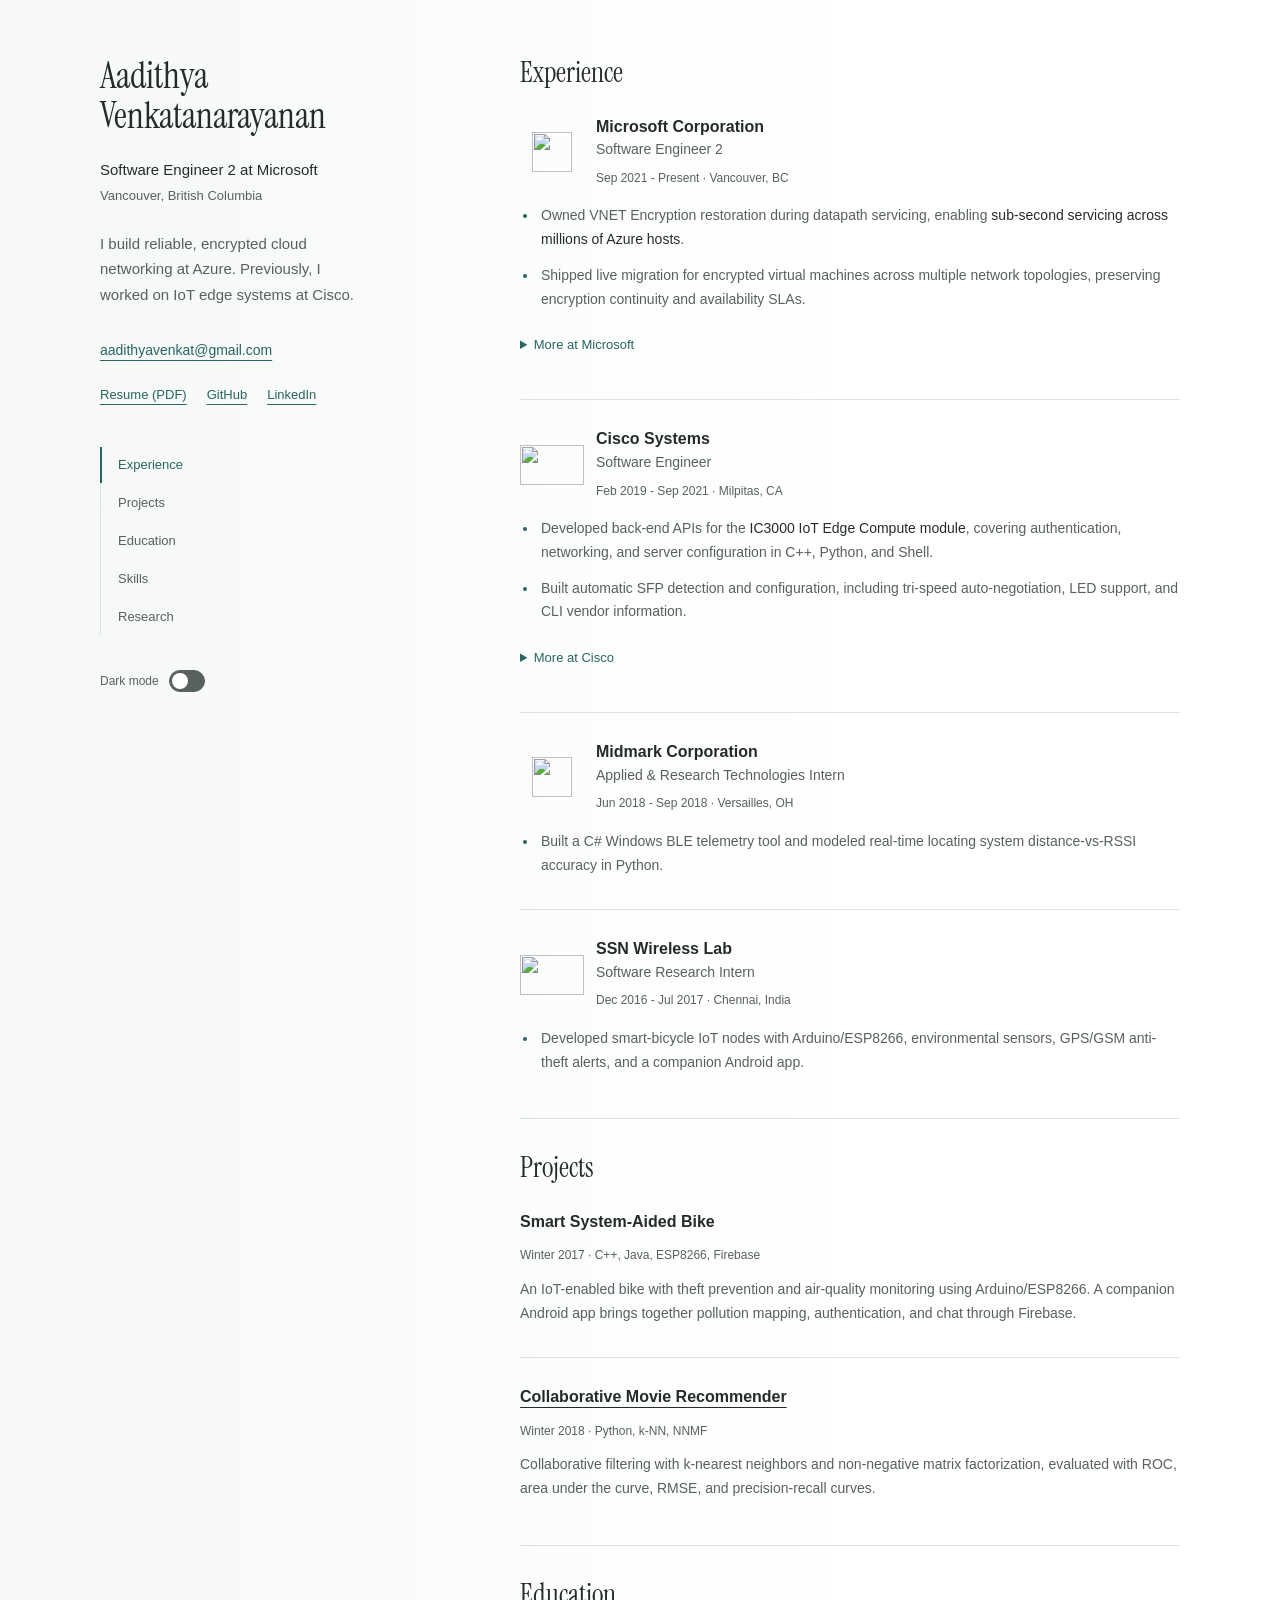
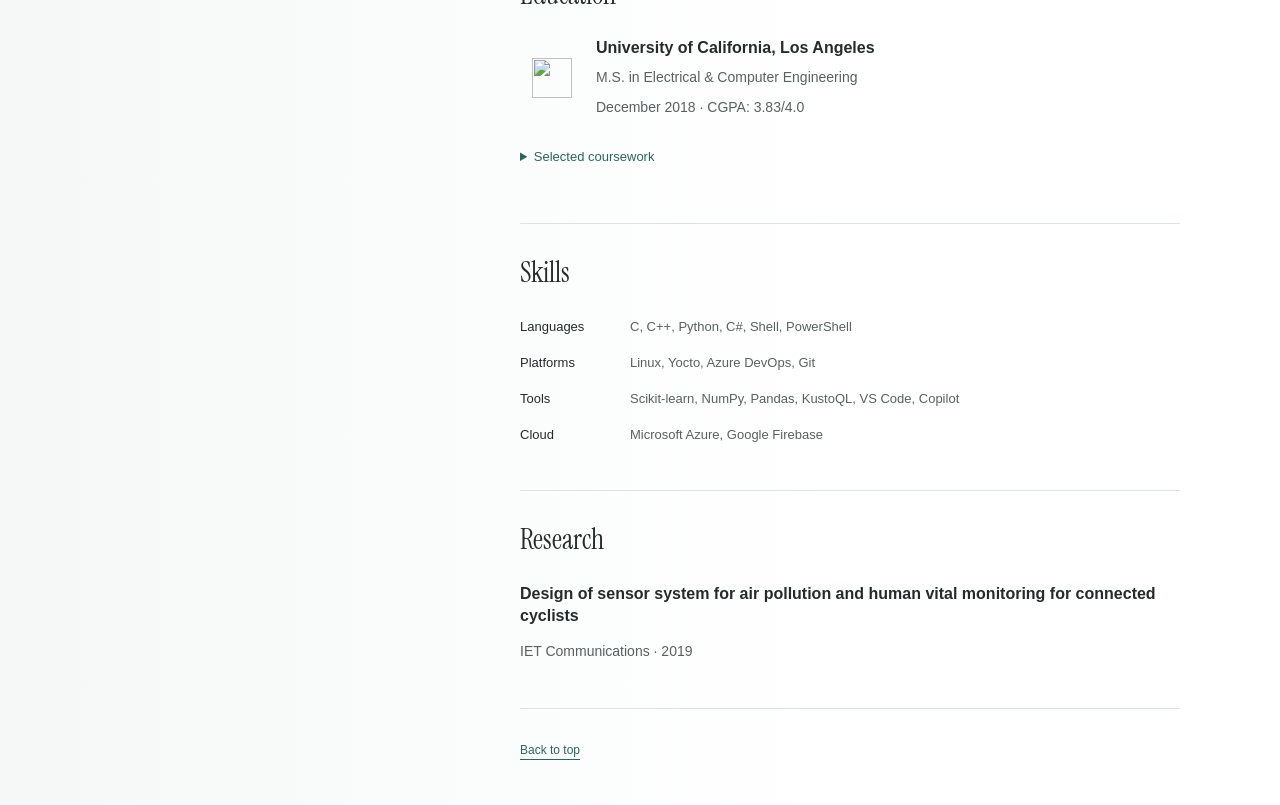
==== commit 0c721487: "Make approved profile design the homepage" ====
--- a/index.html
+++ b/index.html
@@ -3,1133 +3,342 @@
 <head>
   <meta charset="UTF-8">
   <meta name="viewport" content="width=device-width, initial-scale=1.0">
-  <meta name="description" content="Aadithya Venkatanarayanan — Software Engineer 2 at Microsoft in Vancouver, building reliable Azure networking and VNET Encryption. Previously Cisco. UCLA M.S.">
-  <title>Aadithya Venkatanarayanan — Systems &amp; Cloud Engineer</title>
+  <meta name="description" content="Aadithya Venkatanarayanan, Software Engineer 2 at Microsoft in Vancouver. Cloud networking, encryption, and IoT edge systems.">
+  <title>Aadithya Venkatanarayanan | Software Engineer</title>
+  <script>
+    (() => {
+      const root = document.documentElement;
+      root.dataset.theme = matchMedia("(prefers-color-scheme: dark)").matches ? "dark" : "light";
+      root.dataset.appearanceSource = "system";
+      try {
+        const saved = localStorage.getItem("profile_appearance");
+        if (saved === "dark" || saved === "light") {
+          root.dataset.theme = saved;
+          root.dataset.appearanceSource = "saved";
+        }
+      } catch {}
+    })();
+  </script>
   <link rel="preconnect" href="https://fonts.googleapis.com">
   <link rel="preconnect" href="https://fonts.gstatic.com" crossorigin>
-  <link href="https://fonts.googleapis.com/css2?family=Instrument+Serif:ital@0;1&family=Inter:wght@400;500;600&family=JetBrains+Mono:wght@400;500&display=swap" rel="stylesheet">
+  <link href="https://fonts.googleapis.com/css2?family=DM+Sans:wght@400;500;600&family=Instrument+Serif&display=swap" rel="stylesheet">
   <style>
     :root {
       color-scheme: light;
-      --bg: #f7f9fa;
-      --surface: #edf1f3;
-      --surface-hover: #e2e8eb;
-      --text: #202628;
-      --text-secondary: #48565c;
-      --text-muted: #596970;
-      --line: #ccd6db;
-      --line-strong: #202628;
-      --accent: #006b50;
-      --accent-soft: rgba(0, 107, 80, 0.08);
-      --status: #326a9d;
-      --toolbar: rgba(247, 249, 250, 0.9);
-      --font-sans: "Inter", -apple-system, BlinkMacSystemFont, "Segoe UI", sans-serif;
-      --font-serif: "Instrument Serif", Georgia, serif;
-      --font-mono: "JetBrains Mono", ui-monospace, SFMono-Regular, Menlo, monospace;
-    }
-
+      --paper: #ffffff;
+      --ink: #252b2b;
+      --secondary: #586160;
+      --accent: #28665f;
+      --line: #dce3e1;
+      --wash: #f5f8f7;
+    }
     [data-theme="dark"] {
       color-scheme: dark;
-      --bg: #121617;
-      --surface: #1b2224;
-      --surface-hover: #252e31;
-      --text: #f0f5f6;
-      --text-secondary: #bdcbd0;
-      --text-muted: #9baeb5;
-      --line: #39484e;
-      --line-strong: #dce7eb;
-      --accent: #6ee7b7;
-      --accent-soft: rgba(110, 231, 183, 0.1);
-      --status: #86b9ed;
-      --toolbar: rgba(18, 22, 23, 0.92);
-    }
-
-    * {
-      box-sizing: border-box;
-      margin: 0;
-      padding: 0;
-      letter-spacing: 0 !important;
-    }
-
+      --paper: #181b1b;
+      --ink: #edf1ef;
+      --secondary: #b1bcb8;
+      --accent: #8bc8ba;
+      --line: #394440;
+      --wash: #1d2321;
+    }
+    * { box-sizing: border-box; margin: 0; letter-spacing: 0; }
     body {
-      background-color: var(--bg);
-      color: var(--text);
-      font-family: var(--font-sans);
-      font-size: 15px;
-      line-height: 1.6;
+      background: linear-gradient(90deg, var(--wash), var(--paper) 65%);
+      color: var(--ink);
+      font: 400 15px/1.7 "DM Sans", sans-serif;
       -webkit-font-smoothing: antialiased;
     }
-
-    .no-transitions,
-    .no-transitions *,
-    .no-transitions *::before,
-    .no-transitions *::after {
-      transition: none !important;
-    }
-
-    a,
-    button {
-      color: inherit;
-      text-decoration: none;
-      -webkit-tap-highlight-color: transparent;
-    }
-
-    /* Architectural Blueprint Frame */
-    .sheet {
-      max-width: 960px;
-      margin: 0 auto 4.5rem;
-      padding: 0 24px;
-    }
-
-    /* Top Spec Bar */
-    .spec-bar {
-      position: sticky;
-      top: 0;
-      z-index: 10;
-      margin-inline: -24px;
-      padding-inline: 24px;
-      background: var(--toolbar);
-      -webkit-backdrop-filter: blur(20px) saturate(180%);
-      backdrop-filter: blur(20px) saturate(180%);
-      display: flex;
-      align-items: center;
-      justify-content: space-between;
-      gap: 16px;
-      padding-block: 14px;
-      border-bottom: 1px solid transparent;
-      font-family: var(--font-sans);
-      font-size: 0.8125rem;
-      letter-spacing: 0.06em;
-      text-transform: none;
-      color: var(--text-secondary);
-    }
-
-    .spec-id {
-      display: inline-flex;
-      align-items: center;
-      gap: 10px;
-      color: var(--text);
-      font-weight: 500;
-    }
-
-    .live-dot {
-      width: 7px;
-      height: 7px;
-      border-radius: 50%;
-      background: var(--status);
-      display: inline-block;
-    }
-
-    .spec-actions {
-      display: flex;
-      align-items: center;
-      gap: 18px;
-    }
-
-    .spec-nav {
-      display: flex;
-      gap: 16px;
-    }
-
-    .spec-nav a {
-      display: inline-flex;
-      align-items: center;
-      min-height: 44px;
-    }
-
-    .theme-btn {
-      font-family: var(--font-mono);
-      font-size: 11px;
-      letter-spacing: 0.05em;
-      text-transform: uppercase;
-      position: relative;
-      width: 44px;
-      height: 44px;
-      flex-shrink: 0;
-      background: transparent;
-      color: var(--text);
-      border: 1px solid transparent;
-      padding: 0;
-      border-radius: 8px;
-      cursor: pointer;
-      transition-property: border-color, background-color, scale;
-      transition-duration: 150ms;
-      transition-timing-function: ease-out;
-    }
-
-    .theme-btn::before {
-      content: "";
-      position: absolute;
-      inset: 9px 0;
-      border-radius: 16px;
-      background: var(--text-muted);
-    }
-
-    .theme-btn::after {
-      content: "";
-      position: absolute;
-      width: 20px;
-      height: 20px;
-      top: 12px;
-      left: 3px;
-      border-radius: 50%;
-      background: #ffffff;
-    }
-
-    .theme-btn[aria-checked="true"]::before {
-      background: var(--accent);
-    }
-
-    .theme-btn[aria-checked="true"]::after {
-      left: 19px;
-    }
-
-    #themeLabel {
-      position: absolute;
-      width: 1px;
-      height: 1px;
-      overflow: hidden;
-      clip-path: inset(50%);
-      white-space: nowrap;
-    }
-
-    /* Hero Section */
-    .hero {
-      display: grid;
-      grid-template-columns: minmax(0, 1fr);
-      gap: 40px;
-      padding: 3rem 0;
-      border-bottom: 1px solid var(--line);
-      align-items: end;
-    }
-
-    .eyebrow {
-      font-family: var(--font-mono);
-      font-size: 11px;
-      text-transform: uppercase;
-      letter-spacing: 0.08em;
-      color: var(--accent);
-      margin-bottom: 14px;
-      display: flex;
-      align-items: center;
-      gap: 8px;
-    }
-
-    .hero h1 {
-      font-family: var(--font-serif);
-      font-weight: 400;
-      font-size: 4rem;
-      font-optical-sizing: auto;
-      overflow-wrap: anywhere;
-      line-height: 1.02;
-      letter-spacing: -0.02em;
-      margin-bottom: 20px;
-    }
-
-    .hero h1 em {
-      font-style: italic;
-      color: var(--accent);
-    }
-
-    .lead {
-      font-size: 17px;
-      line-height: 1.65;
-      color: var(--text-secondary);
-      max-width: 58ch;
-      margin-bottom: 28px;
-    }
-
-    .lead strong {
-      color: var(--text);
-      font-weight: 500;
-    }
-
-    .action-row {
-      display: flex;
-      flex-wrap: wrap;
-      align-items: center;
-      gap: 10px;
-    }
-
-    .btn-primary {
-      font-family: var(--font-mono);
-      font-size: 12px;
-      font-weight: 500;
-      padding: 9px 14px 9px 16px;
-      background: var(--accent);
-      color: var(--bg);
-      border-radius: 8px;
-      min-height: 44px;
-      display: inline-flex;
-      align-items: center;
-      gap: 8px;
-      transition-property: opacity, scale;
-      transition-duration: 150ms;
-      transition-timing-function: ease-out;
-    }
-
-    .btn-ghost {
-      display: inline-flex;
-      align-items: center;
-      font-family: var(--font-mono);
-      font-size: 12px;
-      padding: 8px 12px 8px 14px;
-      border: 1px solid transparent;
-      border-radius: 8px;
-      min-height: 44px;
-      color: var(--text-secondary);
-      transition-property: border-color, color, background-color, scale;
-      transition-duration: 150ms;
-      transition-timing-function: ease-out;
-    }
-
-    .btn-ghost[href^="mailto:"] {
-      padding-inline: 14px;
-    }
-
-    :is(.theme-btn, .btn-primary, .btn-ghost, .filter-chip):not(:disabled):active {
-      opacity: 0.8;
-    }
-
-    :is(.theme-btn, .btn-primary, .btn-ghost, .filter-chip):disabled {
-      opacity: 0.5;
-      cursor: not-allowed;
-    }
-
-    a:focus-visible,
-    button:focus-visible {
-      outline: 2px solid var(--accent);
-      outline-offset: 4px;
-    }
-
-    /* Spec Summary Block */
-    .spec-box {
-      border-left: 1px solid var(--line);
-      padding-left: 20px;
-      display: flex;
-      flex-direction: column;
-      gap: 14px;
-      font-family: var(--font-mono);
-      font-size: 11px;
-    }
-
-    .spec-item-label {
-      color: var(--text-muted);
-      text-transform: uppercase;
-      letter-spacing: 0.06em;
-      font-size: 10px;
-      margin-bottom: 2px;
-    }
-
-    .spec-item-val {
-      color: var(--text);
-      font-weight: 500;
-    }
-
-    /* Interactive Domain Filter Strip */
-    .filter-bar {
-      display: flex;
-      flex-wrap: wrap;
-      align-items: center;
-      justify-content: space-between;
-      gap: 12px;
-      padding: 16px 0;
-      border-bottom: 1px solid var(--line);
-    }
-
-    .filter-label {
-      font-family: var(--font-mono);
-      font-size: 11px;
-      text-transform: uppercase;
-      letter-spacing: 0.06em;
-      color: var(--text-muted);
-    }
-
-    .filter-pills {
-      display: flex;
-      flex-wrap: wrap;
-      gap: 4px;
-      padding: 4px;
-      background: var(--surface);
-      border-radius: 8px;
-    }
-
-    .filter-chip {
-      font-family: var(--font-mono);
-      font-size: 11px;
-      font-weight: 500;
-      padding: 5px 11px;
-      border: 1px solid transparent;
-      background: transparent;
-      color: var(--text-secondary);
-      cursor: pointer;
-      border-radius: 3px;
-      transition-property: background-color, opacity, scale;
-      transition-duration: 150ms;
-      transition-timing-function: ease-out;
-    }
-
-    .filter-chip.active {
-      background: var(--bg);
-      border-color: var(--accent);
-      color: var(--accent);
-      font-weight: 500;
-    }
-
-    .fluid-strip {
-      position: relative;
-      isolation: isolate;
-      --highlight-travel: 160ms;
-      --highlight-fade: 80ms;
-    }
-
-    .fluid-highlight {
-      position: absolute;
-      top: 0;
-      left: 0;
-      z-index: -1;
-      pointer-events: none;
-      border-radius: 3px;
-      background: var(--surface-hover);
-      opacity: 0;
-      transition: opacity var(--highlight-fade) ease-out;
-    }
-
-    .filter-pills .fluid-highlight {
-      background: var(--bg);
-    }
-
-    .fluid-strip .filter-chip.active {
-      background: transparent;
-    }
-
+    a { color: var(--accent); text-decoration-thickness: 1px; text-underline-offset: 5px; }
+    a:focus-visible, summary:focus-visible, input:focus-visible { outline: 2px solid var(--accent); outline-offset: 5px; }
+    .skip { position: fixed; left: 16px; top: -100px; z-index: 5; background: var(--paper); padding: 12px; }
+    .skip:focus { top: 16px; }
+    .layout { max-width: 1160px; padding: 56px 40px 32px; margin: auto; display: grid; grid-template-columns: 340px minmax(0, 1fr); gap: 80px; }
+    .profile { position: sticky; top: 48px; align-self: start; }
+    h1 { font: 400 36px/1.1 "Instrument Serif", Georgia, serif; overflow-wrap: anywhere; }
+    h1 span { display: block; }
+    .role { margin-top: 22px; font-weight: 500; }
+    .location { color: var(--secondary); font-size: 13px; margin-top: 2px; }
+    .intro { margin-top: 24px; max-width: 32ch; color: var(--secondary); }
+    .contact { margin-top: 22px; }
+    .contact > a { display: inline-flex; align-items: center; min-height: 44px; font-size: 14px; overflow-wrap: anywhere; }
+    .social { display: flex; flex-wrap: wrap; gap: 20px; }
+    .social a { display: inline-flex; align-items: center; min-height: 44px; font-size: 13px; }
+    nav { display: grid; gap: 2px; margin-top: 30px; border-left: 1px solid var(--line); }
+    nav a { display: flex; align-items: center; min-height: 36px; padding-left: 16px; text-decoration: none; color: var(--secondary); font-size: 13px; border-left: 2px solid transparent; margin-left: -1px; }
+    nav a[aria-current="location"] { border-left-color: var(--accent); color: var(--accent); }
+    .profile-controls { display: flex; align-items: center; justify-content: space-between; flex-wrap: wrap; gap: 8px 20px; margin-top: 24px; }
+    .appearance-control { display: inline-flex; align-items: center; gap: 10px; min-height: 44px; cursor: pointer; font-size: 12px; color: var(--secondary); }
+    .appearance-control input { appearance: none; position: relative; width: 36px; height: 22px; border: 1px solid var(--secondary); border-radius: 12px; background: var(--secondary); cursor: pointer; flex-shrink: 0; }
+    .appearance-control input::after { content: ""; position: absolute; width: 16px; height: 16px; top: 2px; left: 2px; border-radius: 50%; background: var(--paper); }
+    .appearance-control input:checked { background: var(--accent); border-color: var(--accent); }
+    .appearance-control input:checked::after { left: 16px; }
+    .appearance-control:active { opacity: 0.8; }
+    main { min-width: 0; }
+    section { scroll-margin-top: 36px; padding-bottom: 44px; }
+    section + section { border-top: 1px solid var(--line); padding-top: 32px; }
+    h2 { font: 400 28px/1.2 "Instrument Serif", Georgia, serif; margin-bottom: 26px; }
+    h3 { font-size: 16px; line-height: 1.4; font-weight: 600; }
+    article + article { margin-top: 32px; padding-top: 28px; border-top: 1px solid var(--line); }
+    .job-head { display: flex; align-items: center; gap: 12px; margin-bottom: 16px; }
+    .job-head > div { min-width: 0; }
+    .logo-slot { width: 64px; height: 48px; display: flex; align-items: center; justify-content: center; flex: 0 0 64px; }
+    .company-logo { display: block; width: 40px; height: 40px; object-fit: contain; }
+    .company-logo--wide { width: 64px; height: 40px; }
+    [data-theme="dark"] .logo-slot { background: #f5f8f7; border-radius: 4px; }
+    [data-theme="dark"] .company-logo { max-width: 56px; }
+    .job-role { color: var(--secondary); font-size: 14px; }
+    .meta { color: var(--secondary); font-size: 12px; margin-top: 6px; font-variant-numeric: tabular-nums; }
+    .highlights { padding-left: 18px; color: var(--secondary); font-size: 14px; }
+    .highlights li { padding-left: 3px; }
+    .highlights li + li { margin-top: 12px; }
+    .highlights li::marker { color: var(--accent); }
+    strong { font-weight: 500; color: var(--ink); }
+    details { margin-top: 12px; font-size: 13px; }
+    summary { cursor: pointer; color: var(--accent); min-height: 44px; align-content: center; width: fit-content; }
+    details[open] summary { margin-bottom: 8px; }
+    details[open] .closed-label, details:not([open]) .open-label { display: none; }
+    .project p, .publication p { color: var(--secondary); font-size: 14px; margin-top: 12px; }
+    .project .meta { font-size: 12px; }
+    .project h3 a { color: var(--ink); }
+    .education p { color: var(--secondary); font-size: 14px; margin-top: 6px; }
+    .education details p { margin-top: 0; }
+    .skills { display: grid; grid-template-columns: 90px minmax(0, 1fr); gap: 14px 20px; font-size: 13px; }
+    .skills dt { font-weight: 500; }
+    .skills dd { color: var(--secondary); }
+    footer { border-top: 1px solid var(--line); padding-top: 20px; font-size: 12px; }
+    footer a { display: inline-flex; align-items: center; min-height: 44px; }
     @media (hover: hover) {
-      .fluid-strip .filter-chip:not(.active):not(:disabled):hover {
-        background: transparent;
-      }
-    }
-
-    @media (prefers-reduced-motion: no-preference) {
-      .fluid-highlight[data-ready] {
-        transition: transform var(--highlight-travel) cubic-bezier(0.2, 0, 0, 1), opacity var(--highlight-fade) ease-out;
-      }
-    }
-
-    /* Section Grid Layout */
-    .section-block {
-      scroll-margin-top: 7rem;
-      display: grid;
-      grid-template-columns: 190px 1fr;
-      gap: 32px;
-      padding: 40px 0;
-      border-bottom: 1px solid var(--line);
-    }
-
-    .section-meta {
-      font-family: var(--font-mono);
-      font-size: 11px;
-      text-transform: uppercase;
-      letter-spacing: 0.08em;
-      color: var(--text-muted);
-      padding-top: 4px;
-    }
-
-    .section-meta .index-num {
-      color: var(--accent);
-      display: block;
-      margin-bottom: 4px;
-      font-weight: 500;
-    }
-
-    .section-meta .sub-note {
-      display: block;
-      margin-top: 8px;
-      font-size: 10px;
-      line-height: 1.5;
-      text-transform: none;
-      letter-spacing: 0;
-    }
-
-    /* Experience Ledger */
-    .ledger {
-      display: flex;
-      flex-direction: column;
-    }
-
-    .ledger-row {
-      display: grid;
-      grid-template-columns: 155px 1fr;
-      gap: 24px;
-      padding: 20px 14px;
-      border-top: 1px solid var(--line);
-      transition-property: background-color, opacity;
-      transition-duration: 150ms;
-      transition-timing-function: ease-out;
-    }
-
-    .ledger-row:first-child {
-      border-top: none;
-      padding-top: 4px;
-    }
-
-    .ledger-period {
-      font-family: var(--font-mono);
-      font-size: 11px;
-      color: var(--text-muted);
-      padding-top: 3px;
-    }
-
-    .ledger-loc {
-      font-family: var(--font-mono);
-      font-size: 11px;
-      color: var(--text-secondary);
-      margin-top: 4px;
-    }
-
-    .ledger-head {
-      display: flex;
-      flex-wrap: wrap;
-      align-items: baseline;
-      justify-content: space-between;
-      gap: 8px;
-      margin-bottom: 6px;
-    }
-
-    .ledger-role {
-      font-size: 16px;
-      font-weight: 600;
-      color: var(--text);
-    }
-
-    .ledger-org {
-      font-family: var(--font-mono);
-      font-size: 12px;
-      color: var(--accent);
-    }
-
-    .ledger-desc {
-      font-size: 14px;
-      color: var(--text-secondary);
-      line-height: 1.6;
-    }
-
-    .resume-highlights {
-      padding-left: 18px;
-    }
-
-    .resume-highlights li + li {
-      margin-top: 10px;
-    }
-
-    .resume-details {
-      display: grid;
-      gap: 20px;
-      min-width: 0;
-    }
-
-    .skills-list {
-      display: grid;
-      grid-template-columns: 100px minmax(0, 1fr);
-      gap: 16px;
-      font-size: 14px;
-    }
-
-    .skills-list dt {
-      font-weight: 600;
-    }
-
-    .skills-list dd {
-      color: var(--text-secondary);
-    }
-
-    /* Projects Architectural Matrix */
-    .project-matrix {
-      display: grid;
-      grid-template-columns: repeat(2, 1fr);
-      gap: 1rem;
-    }
-
-    .matrix-cell {
-      border: 1px solid transparent;
-      border-radius: 8px;
-      padding: 24px;
-      display: flex;
-      flex-direction: column;
-      justify-content: space-between;
-      gap: 20px;
-      background: var(--surface);
-      transition-property: background-color, opacity;
-      transition-duration: 150ms;
-      transition-timing-function: ease-out;
-    }
-
-    .cell-top {
-      display: flex;
-      justify-content: space-between;
-      align-items: center;
-      font-family: var(--font-mono);
-      font-size: 11px;
-      color: var(--text-muted);
-      margin-bottom: 12px;
-    }
-
-    .cell-domain {
-      color: var(--accent);
-      text-transform: uppercase;
-      letter-spacing: 0.05em;
-    }
-
-    .cell-title {
-      font-size: 17px;
-      font-weight: 600;
-      color: var(--text);
-      margin-bottom: 8px;
-      display: flex;
-      align-items: center;
-      justify-content: space-between;
-      gap: 8px;
-    }
-
-    .cell-arrow {
-      font-family: var(--font-mono);
-      font-size: 14px;
-      color: var(--text-muted);
-    }
-
-    .cell-desc {
-      font-size: 13.5px;
-      color: var(--text-secondary);
-      line-height: 1.55;
-    }
-
-    .cell-tags {
-      display: flex;
-      flex-wrap: wrap;
-      gap: 6px;
-      font-family: var(--font-mono);
-      font-size: 11px;
-    }
-
-    .cell-tag {
-      padding: 2px 7px;
-      border: 1px solid var(--line);
-      color: var(--text-secondary);
-      border-radius: 2px;
-    }
-
-    /* Dimmed state when filtering */
-    .is-dimmed {
-      opacity: 0.22;
-      pointer-events: none;
-    }
-
-    /* Education & Credentials Row */
-    .credentials-grid {
-      display: grid;
-      grid-template-columns: repeat(2, 1fr);
-      gap: 24px;
-    }
-
-    .cred-card {
-      padding: 0;
-    }
-
-    .cred-degree {
-      font-size: 15px;
-      font-weight: 600;
-      margin-bottom: 4px;
-    }
-
-    .cred-school {
-      font-size: 13.5px;
-      color: var(--text-secondary);
-      margin-bottom: 8px;
-    }
-
-    .cred-meta {
-      font-family: var(--font-mono);
-      font-size: 11px;
-      color: var(--text-muted);
-    }
-
-    /* Footer Colophon */
-    .colophon {
-      padding: 22px 0;
-      display: flex;
-      flex-wrap: wrap;
-      justify-content: space-between;
-      align-items: center;
-      gap: 12px;
-      font-family: var(--font-mono);
-      font-size: 11px;
-      color: var(--text-muted);
-    }
-
-    /* Hover effects only on hover-capable pointers */
-    @media (hover: hover) {
-      .spec-nav a:hover {
-        color: var(--accent);
-      }
-      .theme-btn:not(:disabled):hover {
-        border-color: var(--text);
-        background: var(--surface);
-      }
-      .btn-primary:hover {
-        opacity: 0.88;
-      }
-      .btn-ghost:hover {
-        border-color: var(--text);
-        color: var(--text);
-        background: var(--surface);
-      }
-      .filter-chip:not(.active):not(:disabled):hover {
-        border-color: var(--text);
-        color: var(--text);
-      }
-      .ledger-row:hover {
-        background: var(--surface);
-      }
-      a.matrix-cell:hover {
-        background: var(--surface-hover);
-      }
-      a.matrix-cell:hover .cell-arrow {
-        color: var(--accent);
-      }
-      .colophon a:hover {
-        color: var(--text);
-      }
-    }
-
-    /* Motion gated behind prefers-reduced-motion: no-preference */
-    @media (prefers-reduced-motion: no-preference) {
-      html {
-        scroll-behavior: smooth;
-      }
-
-      .theme-btn:not(:disabled):not([data-static]):active,
-      .btn-primary:not(:disabled):not([data-static]):active,
-      .btn-ghost:not(:disabled):not([data-static]):active,
-      .filter-chip:not(:disabled):not([data-static]):active {
-        scale: 0.96;
-      }
-    }
-
+      a:hover, summary:hover { color: var(--ink); }
+      nav a:hover { background: var(--wash); }
+    }
+    @media (prefers-reduced-motion: no-preference) { html { scroll-behavior: smooth; } }
+    @media (max-width: 960px) {
+      .layout { grid-template-columns: 300px minmax(0, 1fr); gap: 40px; padding-inline: 28px; }
+      h1 { font-size: 32px; }
+    }
     @media (max-width: 760px) {
-      .sheet {
-        margin: 0 auto 40px;
-        padding: 0 16px;
-      }
-      .spec-bar {
-        margin-inline: -16px;
-        padding-inline: 16px;
-        flex-wrap: wrap;
-        gap: 0;
-      }
-      .spec-id {
-        width: 100%;
-      }
-      .spec-actions {
-        width: 100%;
-        justify-content: space-between;
-      }
-      .spec-nav {
-        gap: 12px;
-      }
-      .hero h1 {
-        font-size: 2.25rem;
-      }
-      .hero {
-        grid-template-columns: 1fr;
-        gap: 24px;
-        padding: 32px 0;
-      }
-      .spec-box {
-        border-left: none;
-        border-top: 1px solid var(--line);
-        padding-left: 0;
-        padding-top: 16px;
-        display: grid;
-        grid-template-columns: repeat(2, 1fr);
-      }
-      .section-block {
-        grid-template-columns: 1fr;
-        gap: 16px;
-        padding: 28px 0;
-      }
-      .ledger-row {
-        grid-template-columns: 1fr;
-        gap: 6px;
-        padding: 16px 8px;
-      }
-      .project-matrix,
-      .credentials-grid {
-        grid-template-columns: 1fr;
-      }
-    }
-
-    @media (prefers-reduced-transparency: reduce), (prefers-contrast: more) {
-      .spec-bar {
-        background: var(--bg);
-        -webkit-backdrop-filter: none;
-        backdrop-filter: none;
-        border-bottom-color: var(--text);
-      }
-    }
-
+      body { background: var(--paper); }
+      .layout { display: block; padding: 32px 22px; }
+      .profile { position: static; border-bottom: 1px solid var(--line); padding-bottom: 28px; margin-bottom: 32px; }
+      h1 { font-size: 32px; }
+      .intro { max-width: 46ch; margin-top: 16px; }
+      .role { margin-top: 16px; }
+      .contact { margin-top: 12px; }
+      nav { display: flex; flex-wrap: wrap; gap: 0 20px; border-left: none; margin-top: 18px; }
+      nav a { min-height: 44px; padding: 0; margin: 0; border-left: none; border-bottom: 2px solid transparent; }
+      nav a[aria-current="location"] { border-bottom-color: var(--accent); }
+      .profile-controls { margin-top: 12px; }
+      section { scroll-margin-top: 20px; }
+    }
+    @media (min-width: 761px) and (max-height: 740px) { .profile { position: static; } }
+    @media (max-width: 360px) { h1 { font-size: 29px; } }
     @media (forced-colors: active) {
-      .theme-btn::before {
-        border: 1px solid ButtonText;
-        background: Canvas;
-      }
-      .theme-btn::after {
-        background: ButtonText;
-      }
+      nav a[aria-current="location"] { border-color: Highlight; }
+      .appearance-control input { background: Canvas; border-color: ButtonText; }
+      .appearance-control input::after { background: ButtonText; }
+      .appearance-control input:checked { background: Highlight; border-color: Highlight; }
+      .appearance-control input:checked::after { background: HighlightText; }
+    }
+    @media print {
+      :root { color-scheme: light; --paper: #ffffff; --ink: #252b2b; --secondary: #586160; --accent: #28665f; --line: #dce3e1; --wash: #f5f8f7; }
+      body { background: white; }
+      .layout { display: block; padding: 0; }
+      .profile { position: static; margin-bottom: 24px; }
+      nav, .profile-controls, footer, summary { display: none; }
+      details::details-content { content-visibility: visible; }
     }
   </style>
 </head>
-<body>
-
-  <div class="sheet">
-    <!-- Top Spec Header -->
-    <header class="spec-bar">
-      <div class="spec-id">
-        <span class="live-dot" aria-hidden="true"></span>
-        <span>Aadithya Venkat</span>
+<body id="top">
+  <a class="skip" href="#experience">Skip to experience</a>
+  <div class="layout">
+    <header class="profile">
+      <h1>Aadithya <span>Venkatanarayanan</span></h1>
+      <p class="role">Software Engineer 2 at Microsoft</p>
+      <p class="location">Vancouver, British Columbia</p>
+      <p class="intro">I build reliable, encrypted cloud networking at Azure. Previously, I worked on IoT edge systems at Cisco.</p>
+      <div class="contact">
+        <a href="mailto:aadithyavenkat@gmail.com">aadithyavenkat@gmail.com</a>
+        <div class="social">
+          <a href="downloads/Aadithya_Venkat_Software_Resume.pdf" download>Resume (PDF)</a>
+          <a href="https://github.com/AadithyaVenkat" target="_blank" rel="noreferrer">GitHub</a>
+          <a href="https://www.linkedin.com/in/aadithyav/" target="_blank" rel="noreferrer">LinkedIn</a>
+        </div>
       </div>
-      <div class="spec-actions">
-        <nav class="spec-nav" aria-label="Section navigation">
-          <a href="#experience">Experience</a>
-          <a href="#projects">Projects</a>
-          <a href="#education">Education</a>
-        </nav>
-        <button class="theme-btn" id="themeToggle" type="button" role="switch" aria-checked="false" aria-label="Dark appearance" title="Dark appearance">
-          <span id="themeLabel">Dark appearance</span>
-        </button>
+      <nav aria-label="Sections">
+        <a href="#experience" aria-current="location">Experience</a>
+        <a href="#projects">Projects</a>
+        <a href="#education">Education</a>
+        <a href="#skills">Skills</a>
+        <a href="#research">Research</a>
+      </nav>
+      <div class="profile-controls">
+        <label class="appearance-control">
+          <span>Dark mode</span>
+          <input id="appearanceToggle" type="checkbox" role="switch">
+        </label>
       </div>
     </header>
 
     <main>
-      <!-- Hero -->
-      <section class="hero" aria-label="Introduction">
-        <div>
-          <div class="eyebrow">Software Engineer 2 · Microsoft · Vancouver, BC</div>
-          <h1>Aadithya<br><em>Venkatanarayanan</em></h1>
-          <p class="lead">
-            I build <strong>reliable, encrypted cloud networking</strong> at Microsoft Azure, from VNET Encryption and live migration to fleet-wide reliability. Previously at Cisco, working on IoT edge systems. M.S. in Electrical &amp; Computer Engineering, UCLA.
-          </p>
-          <div class="action-row">
-            <a class="btn-primary" href="downloads/Aadithya_Venkat_Software_Resume.pdf" download>
-              <span>Download Resume (PDF)</span>
-              <span>↓</span>
-            </a>
-            <a class="btn-ghost" href="https://github.com/AadithyaVenkat" target="_blank" rel="noreferrer">GitHub ↗</a>
-            <a class="btn-ghost" href="https://www.linkedin.com/in/aadithyav" target="_blank" rel="noreferrer">LinkedIn ↗</a>
-            <a class="btn-ghost" href="mailto:aadithyavenkat@gmail.com">aadithyavenkat@gmail.com</a>
+      <section id="experience" aria-labelledby="experience-title">
+        <h2 id="experience-title">Experience</h2>
+        <article>
+          <div class="job-head">
+            <span class="logo-slot"><img class="company-logo" src="https://www.google.com/s2/favicons?domain=microsoft.com&amp;sz=128" width="40" height="40" alt=""></span>
+            <div>
+              <h3>Microsoft Corporation</h3>
+              <p class="job-role">Software Engineer 2</p>
+              <p class="meta">Sep 2021 - Present &middot; Vancouver, BC</p>
+            </div>
+          </div>
+          <ul class="highlights">
+            <li>Owned VNET Encryption restoration during datapath servicing, enabling <strong>sub-second servicing across millions of Azure hosts</strong>.</li>
+            <li>Shipped live migration for encrypted virtual machines across multiple network topologies, preserving encryption continuity and availability SLAs.</li>
+          </ul>
+          <details>
+            <summary><span class="closed-label">More at Microsoft</span><span class="open-label">Less at Microsoft</span></summary>
+            <ul class="highlights">
+              <li>Led automated test infrastructure and end-to-end validation for servicing, migration, and failure scenarios. Owned safe feature rollouts across Azure host fleets.</li>
+              <li>Drove root-cause analysis and permanent fixes for outages, memory leaks, and object corruption, including incidents affecting S500 customers. Partnered across teams on DNS, dataplane/control-plane, and driver-version issues.</li>
+              <li>Built automated fleet mitigations for failures such as counter underflows, and mentored engineers in debugging, validation, and rollout practices.</li>
+            </ul>
+          </details>
+        </article>
+        <article>
+          <div class="job-head">
+            <span class="logo-slot"><img class="company-logo company-logo--wide" src="https://upload.wikimedia.org/wikipedia/commons/6/64/Cisco_logo.svg" width="64" height="40" alt=""></span>
+            <div>
+              <h3>Cisco Systems</h3>
+              <p class="job-role">Software Engineer</p>
+              <p class="meta">Feb 2019 - Sep 2021 &middot; Milpitas, CA</p>
+            </div>
+          </div>
+          <ul class="highlights">
+            <li>Developed back-end APIs for the <strong>IC3000 IoT Edge Compute module</strong>, covering authentication, networking, and server configuration in C++, Python, and Shell.</li>
+            <li>Built automatic SFP detection and configuration, including tri-speed auto-negotiation, LED support, and CLI vendor information.</li>
+          </ul>
+          <details>
+            <summary><span class="closed-label">More at Cisco</span><span class="open-label">Less at Cisco</span></summary>
+            <ul class="highlights"><li>Improved reset, reboot, user, image, and IP-address management, and resolved field issues to improve software reliability.</li></ul>
+          </details>
+        </article>
+        <article>
+          <div class="job-head">
+            <span class="logo-slot"><img class="company-logo" src="https://www.google.com/s2/favicons?domain=midmark.com&amp;sz=128" width="40" height="40" alt=""></span>
+            <div>
+              <h3>Midmark Corporation</h3>
+              <p class="job-role">Applied &amp; Research Technologies Intern</p>
+              <p class="meta">Jun 2018 - Sep 2018 &middot; Versailles, OH</p>
+            </div>
+          </div>
+          <ul class="highlights">
+            <li>Built a C# Windows BLE telemetry tool and modeled real-time locating system distance-vs-RSSI accuracy in Python.</li>
+          </ul>
+        </article>
+        <article>
+          <div class="job-head">
+            <span class="logo-slot"><img class="company-logo company-logo--wide" src="https://www.ssn.edu.in/wp-content/uploads/2024/12/snn-logo.svg" width="64" height="40" alt=""></span>
+            <div>
+              <h3>SSN Wireless Lab</h3>
+              <p class="job-role">Software Research Intern</p>
+              <p class="meta">Dec 2016 - Jul 2017 &middot; Chennai, India</p>
+            </div>
+          </div>
+          <ul class="highlights">
+            <li>Developed smart-bicycle IoT nodes with Arduino/ESP8266, environmental sensors, GPS/GSM anti-theft alerts, and a companion Android app.</li>
+          </ul>
+        </article>
+      </section>
+
+      <section id="projects" aria-labelledby="projects-title">
+        <h2 id="projects-title">Projects</h2>
+        <article class="project">
+          <h3>Smart System-Aided Bike</h3>
+          <p class="meta">Winter 2017 &middot; C++, Java, ESP8266, Firebase</p>
+          <p>An IoT-enabled bike with theft prevention and air-quality monitoring using Arduino/ESP8266. A companion Android app brings together pollution mapping, authentication, and chat through Firebase.</p>
+        </article>
+        <article class="project">
+          <h3><a href="https://github.com/AadithyaVenkat/DataMining-UCLAECE219/tree/master/Project3" target="_blank" rel="noreferrer">Collaborative Movie Recommender</a></h3>
+          <p class="meta">Winter 2018 &middot; Python, k-NN, NNMF</p>
+          <p>Collaborative filtering with k-nearest neighbors and non-negative matrix factorization, evaluated with ROC, area under the curve, RMSE, and precision-recall curves.</p>
+        </article>
+      </section>
+
+      <section id="education" class="education" aria-labelledby="education-title">
+        <h2 id="education-title">Education</h2>
+        <div class="job-head">
+          <span class="logo-slot"><img class="company-logo" src="https://www.google.com/s2/favicons?domain=ucla.edu&amp;sz=128" width="40" height="40" alt=""></span>
+          <div>
+            <h3>University of California, Los Angeles</h3>
+            <p>M.S. in Electrical &amp; Computer Engineering</p>
+            <p class="meta">December 2018 &middot; CGPA: 3.83/4.0</p>
           </div>
         </div>
-
-      </section>
-
-      <!-- Interactive Domain Filter -->
-      <div class="filter-bar" role="region" aria-label="Filter portfolio by engineering domain">
-        <span class="filter-label">Focus</span>
-        <div class="filter-pills">
-          <button class="filter-chip active" type="button" data-filter="all">All Work (4)</button>
-          <button class="filter-chip" type="button" data-filter="cloud">Cloud &amp; Edge</button>
-          <button class="filter-chip" type="button" data-filter="iot">IoT &amp; Embedded</button>
-          <button class="filter-chip" type="button" data-filter="ml">Machine Learning</button>
-        </div>
-      </div>
-
-      <!-- 01 / Experience -->
-      <section class="section-block" id="experience">
-        <div class="section-meta">
-          <span class="index-num">01 // EXPERIENCE</span>
-          <span>Career Ledger</span>
-          <span class="sub-note">2019 — Present<br>Cloud networking &amp; IoT edge systems</span>
-        </div>
-
-        <div class="ledger">
-          <article class="ledger-row" data-domain="cloud">
-            <div>
-              <div class="ledger-period">SEP 2021 — PRESENT</div>
-              <div class="ledger-loc">Vancouver, BC</div>
-            </div>
-            <div>
-              <div class="ledger-head">
-                <h2 class="ledger-role">Software Engineer 2</h2>
-                <span class="ledger-org">Microsoft Corporation</span>
-              </div>
-              <ul class="ledger-desc resume-highlights">
-                <li>Owned VNET Encryption restoration during datapath servicing, integrating cross-platform APIs for sub-second servicing across millions of Azure hosts.</li>
-                <li>Shipped live migration support for VNET-encrypted virtual machines across multiple network topologies, preserving encryption continuity and availability SLAs.</li>
-                <li>Led automated test infrastructure and end-to-end validation for servicing, migration, and failure scenarios; owned safe feature rollouts across Azure host fleets.</li>
-                <li>Drove root-cause analysis and permanent fixes for production outages, memory leaks, and object corruption. Partnered across teams to resolve DNS, dataplane/control-plane, and driver-version issues, including incidents affecting S500 customers.</li>
-                <li>Built automated fleet mitigations for critical failures such as counter underflows, and mentored engineers in debugging, validation, and rollout practices.</li>
-              </ul>
-            </div>
-          </article>
-
-          <article class="ledger-row" data-domain="iot">
-            <div>
-              <div class="ledger-period">FEB 2019 — SEP 2021</div>
-              <div class="ledger-loc">Milpitas, CA</div>
-            </div>
-            <div>
-              <div class="ledger-head">
-                <h2 class="ledger-role">Software Engineer</h2>
-                <span class="ledger-org">Cisco Systems</span>
-              </div>
-              <ul class="ledger-desc resume-highlights">
-                <li>Developed and maintained C++, Python, and Shell back-end APIs for the Cisco IC3000 IoT Edge Compute module, covering authentication, networking, and server configuration.</li>
-                <li>Improved reset, reboot, user, image, and IP-address management; resolved field issues to improve software reliability.</li>
-                <li>Built automatic SFP detection and configuration with tri-speed auto-negotiation, LED support, and CLI-based vendor information.</li>
-              </ul>
-            </div>
-          </article>
-        </div>
-      </section>
-
-      <!-- 02 / Selected Systems & Projects -->
-      <section class="section-block" id="projects">
-        <div class="section-meta">
-          <span class="index-num">02 // SYSTEMS</span>
-          <span>Selected Builds</span>
-          <span class="sub-note">Hardware-to-cloud prototypes &amp; research</span>
-        </div>
-
-        <div class="project-matrix">
-          <article class="matrix-cell" data-domain="cloud iot">
-            <div>
-              <div class="cell-top">
-                <span>WINTER 2017</span>
-                <span class="cell-domain">Cloud &amp; IoT</span>
-              </div>
-              <h3 class="cell-title">
-                <span>Smart System-Aided Bike</span>
-              </h3>
-              <p class="cell-desc">
-                An IoT-enabled bike with theft prevention and air-quality monitoring built on Arduino/ESP8266. Integrated cloud data transfer and an Android app with pollution mapping, authentication, and chat through Firebase.
-              </p>
-            </div>
-            <div class="cell-tags">
-              <span class="cell-tag">C++</span>
-              <span class="cell-tag">Java</span>
-              <span class="cell-tag">ESP8266</span>
-              <span class="cell-tag">Firebase</span>
-            </div>
-          </article>
-
-          <a class="matrix-cell" data-domain="ml" href="https://github.com/AadithyaVenkat/DataMining-UCLAECE219/tree/master/Project3" target="_blank" rel="noreferrer">
-            <div>
-              <div class="cell-top">
-                <span>WINTER 2018</span>
-                <span class="cell-domain">ML &amp; Data Mining</span>
-              </div>
-              <h3 class="cell-title">
-                <span>Collaborative Movie Recommender</span>
-                <span class="cell-arrow">↗</span>
-              </h3>
-              <p class="cell-desc">
-                Collaborative filtering with k-NN and non-negative matrix factorization (NNMF), evaluated using ROC, area under the curve, RMSE, and precision-recall curves.
-              </p>
-            </div>
-            <div class="cell-tags">
-              <span class="cell-tag">Matrix Factorization</span>
-              <span class="cell-tag">k-NN</span>
-              <span class="cell-tag">Python</span>
-            </div>
-          </a>
-
-        </div>
-      </section>
-
-      <!-- 03 / Education -->
-      <section class="section-block" id="education">
-        <div class="section-meta">
-          <span class="index-num">03 // EDUCATION</span>
-          <span>Academic</span>
-        </div>
-
-        <div class="resume-details">
-          <div class="cred-card">
-            <div class="cred-degree">M.S. in Electrical &amp; Computer Engineering</div>
-            <div class="cred-school">University of California, Los Angeles (UCLA)</div>
-            <div class="cred-meta">December 2018 · CGPA: 3.83/4.0</div>
-          </div>
-          <div>
-            <h3 class="cred-degree">Selected coursework</h3>
-            <p class="ledger-desc">Large Scale Data Mining; Advanced Computer Networks; Networked Embedded Systems; Human Computer Interaction; Security in Embedded Systems; Network Protocols &amp; Software Design for Wireless &amp; Mobile Systems; Machine Learning.</p>
-          </div>
-        </div>
-      </section>
-
-      <section class="section-block" id="skills" aria-label="Technical skills">
-        <div class="section-meta">
-          <span class="index-num">04 // SKILLS</span>
-          <span>Technical Toolkit</span>
-        </div>
-        <dl class="skills-list">
-          <dt>Languages</dt>
-          <dd>C, C++, Python, C#, Shell, PowerShell</dd>
-          <dt>Platforms</dt>
-          <dd>Linux, Yocto, Azure DevOps, Git</dd>
-          <dt>Tools</dt>
-          <dd>Scikit-learn, NumPy, Pandas, KustoQL, VS Code, Copilot</dd>
-          <dt>Cloud</dt>
-          <dd>Microsoft Azure, Google Firebase</dd>
+        <details>
+          <summary>Selected coursework</summary>
+          <p>Large Scale Data Mining; Advanced Computer Networks; Networked Embedded Systems; Human Computer Interaction; Security in Embedded Systems; Network Protocols &amp; Software Design for Wireless &amp; Mobile Systems; Machine Learning.</p>
+        </details>
+      </section>
+
+      <section id="skills" aria-labelledby="skills-title">
+        <h2 id="skills-title">Skills</h2>
+        <dl class="skills">
+          <dt>Languages</dt><dd>C, C++, Python, C#, Shell, PowerShell</dd>
+          <dt>Platforms</dt><dd>Linux, Yocto, Azure DevOps, Git</dd>
+          <dt>Tools</dt><dd>Scikit-learn, NumPy, Pandas, KustoQL, VS Code, Copilot</dd>
+          <dt>Cloud</dt><dd>Microsoft Azure, Google Firebase</dd>
         </dl>
       </section>
 
-      <section class="section-block" id="publication" aria-label="Publication">
-        <div class="section-meta">
-          <span class="index-num">05 // PUBLICATION</span>
-          <span>Research</span>
-        </div>
-        <div>
-          <h2 class="cred-degree">Design of sensor system for air pollution and human vital monitoring for connected cyclists</h2>
-          <p class="cred-school">IET Communications · 2019</p>
-        </div>
-      </section>
+      <section id="research" class="publication" aria-labelledby="research-title">
+        <h2 id="research-title">Research</h2>
+        <h3>Design of sensor system for air pollution and human vital monitoring for connected cyclists</h3>
+        <p>IET Communications &middot; 2019</p>
+      </section>
+      <footer><a href="#top">Back to top</a></footer>
     </main>
-
-    <!-- Colophon -->
-    <footer class="colophon">
-      <div>AADITHYA VENKATANARAYANAN · SINGLE-SHEET EDITION</div>
-      <div>
-        <a href="#">↑ Top of sheet</a>
-      </div>
-    </footer>
   </div>
-
   <script>
-    const themeBtn = document.getElementById("themeToggle");
-    const themeLabel = document.getElementById("themeLabel");
-    const stored = localStorage.getItem("dossier_theme");
-    const prefersDark = window.matchMedia("(prefers-color-scheme: dark)").matches;
-    let themeFrame;
-
-    function applyTheme(mode) {
-      cancelAnimationFrame(themeFrame);
-      document.documentElement.classList.add("no-transitions");
-      void document.documentElement.offsetHeight;
+    const appearanceToggle = document.getElementById("appearanceToggle");
+    const systemAppearance = matchMedia("(prefers-color-scheme: dark)");
+    appearanceToggle.checked = document.documentElement.dataset.theme === "dark";
+    appearanceToggle.addEventListener("change", () => {
+      const mode = appearanceToggle.checked ? "dark" : "light";
       document.documentElement.dataset.theme = mode;
-      themeBtn.setAttribute("aria-checked", String(mode === "dark"));
-      void document.documentElement.offsetHeight;
-      themeFrame = requestAnimationFrame(() => {
-        document.documentElement.classList.remove("no-transitions");
+      document.documentElement.dataset.appearanceSource = "saved";
+      try { localStorage.setItem("profile_appearance", mode); } catch {}
+    });
+    systemAppearance.addEventListener("change", event => {
+      if (document.documentElement.dataset.appearanceSource !== "system") return;
+      document.documentElement.dataset.theme = event.matches ? "dark" : "light";
+      appearanceToggle.checked = event.matches;
+    });
+
+    const sections = [...document.querySelectorAll("main section")];
+    const navigation = [...document.querySelectorAll("nav a")];
+    let scrollFrame;
+    function updateNavigation() {
+      let current = sections.filter(section => section.getBoundingClientRect().top <= 160).at(-1) || sections[0];
+      const atBottom = Math.ceil(window.scrollY + window.innerHeight) >= document.documentElement.scrollHeight;
+      if (atBottom) {
+        const destination = sections.find(section => `#${section.id}` === window.location.hash);
+        const bounds = destination?.getBoundingClientRect();
+        current = bounds && bounds.top < window.innerHeight && bounds.bottom > 0 ? destination : sections.at(-1);
+      }
+      navigation.forEach(link => {
+        if (link.hash === `#${current.id}`) link.setAttribute("aria-current", "location");
+        else link.removeAttribute("aria-current");
       });
-    }
-
-    applyTheme(stored || (prefersDark ? "dark" : "light"));
-
-    themeBtn.addEventListener("click", () => {
-      const next = document.documentElement.dataset.theme === "dark" ? "light" : "dark";
-      localStorage.setItem("dossier_theme", next);
-      applyTheme(next);
-    });
-
-    const chips = document.querySelectorAll(".filter-chip");
-    const filterables = document.querySelectorAll("[data-domain]");
-
-    chips.forEach((chip) => {
-      chip.setAttribute("aria-pressed", String(chip.classList.contains("active")));
-      chip.addEventListener("click", () => {
-        const filter = chip.dataset.filter;
-        chips.forEach((option) => {
-          option.classList.toggle("active", option === chip);
-          option.setAttribute("aria-pressed", String(option === chip));
-        });
-        filterables.forEach((item) => {
-          const domains = item.dataset.domain.split(" ");
-          const match = filter === "all" || domains.includes(filter);
-          item.classList.toggle("is-dimmed", !match);
-          item.inert = !match;
-        });
-      });
-    });
-
-    function enableFluidHighlight(strip, selector) {
-      const items = [...strip.querySelectorAll(selector)];
-      const highlight = document.createElement("span");
-      const hoverMedia = matchMedia("(hover: hover)");
-      const motionMedia = matchMedia("(prefers-reduced-motion: reduce)");
-      let hovered = null;
-      let frame;
-      highlight.className = "fluid-highlight";
-      highlight.setAttribute("aria-hidden", "true");
-      strip.classList.add("fluid-strip");
-      strip.prepend(highlight);
-
-      function render(snap = false) {
-        const focused = items.find(item => item === document.activeElement);
-        const selected = items.find(item => item.getAttribute("aria-pressed") === "true");
-        const target = hovered || focused || selected;
-        cancelAnimationFrame(frame);
-        if (!target || target.disabled) {
-          highlight.style.opacity = "0";
-          highlight.removeAttribute("data-ready");
-          return;
-        }
-        if (snap || motionMedia.matches) highlight.removeAttribute("data-ready");
-        highlight.style.width = `${target.offsetWidth}px`;
-        highlight.style.height = `${target.offsetHeight}px`;
-        highlight.style.transform = `translate(${target.offsetLeft}px, ${target.offsetTop}px)`;
-        highlight.style.opacity = "1";
-        highlight.dataset.target = target.textContent.trim();
-        if (!highlight.hasAttribute("data-ready")) {
-          void highlight.offsetWidth;
-          frame = requestAnimationFrame(() => highlight.setAttribute("data-ready", ""));
-        }
-      }
-
-      strip.addEventListener("pointermove", event => {
-        if (!hoverMedia.matches || event.pointerType === "touch") return;
-        let nearest = null;
-        let shortest = Infinity;
-        for (const item of items) {
-          if (item.disabled) continue;
-          const bounds = item.getBoundingClientRect();
-          const horizontal = Math.max(bounds.left - event.clientX, 0, event.clientX - bounds.right);
-          const vertical = Math.max(bounds.top - event.clientY, 0, event.clientY - bounds.bottom);
-          const distance = horizontal * horizontal + vertical * vertical;
-          if (distance < shortest) {
-            shortest = distance;
-            nearest = item;
-          }
-        }
-        if (nearest !== hovered) {
-          hovered = nearest;
-          render();
-        }
-      });
-      strip.addEventListener("pointerleave", () => {
-        hovered = null;
-        render();
-      });
-      strip.addEventListener("pointercancel", () => {
-        hovered = null;
-        render();
-      });
-      strip.addEventListener("focusin", () => {
-        hovered = null;
-        render();
-      });
-      strip.addEventListener("focusout", () => queueMicrotask(() => render()));
-      strip.addEventListener("click", () => render());
-      hoverMedia.addEventListener("change", () => {
-        hovered = null;
-        render(true);
-      });
-      motionMedia.addEventListener("change", () => render(true));
-      const observer = new ResizeObserver(() => render(true));
-      observer.observe(strip);
-      items.forEach(item => observer.observe(item));
-      render(true);
-    }
-
-    enableFluidHighlight(document.querySelector(".spec-nav"), "a");
-    enableFluidHighlight(document.querySelector(".filter-pills"), "button");
+      scrollFrame = null;
+    }
+    document.addEventListener("scroll", () => {
+      if (!scrollFrame) scrollFrame = requestAnimationFrame(updateNavigation);
+    }, { passive: true });
+    window.addEventListener("resize", updateNavigation);
+    window.addEventListener("hashchange", updateNavigation);
+    document.querySelectorAll("details").forEach(detail => detail.addEventListener("toggle", updateNavigation));
+    updateNavigation();
   </script>
 </body>
-</html>
+</html>
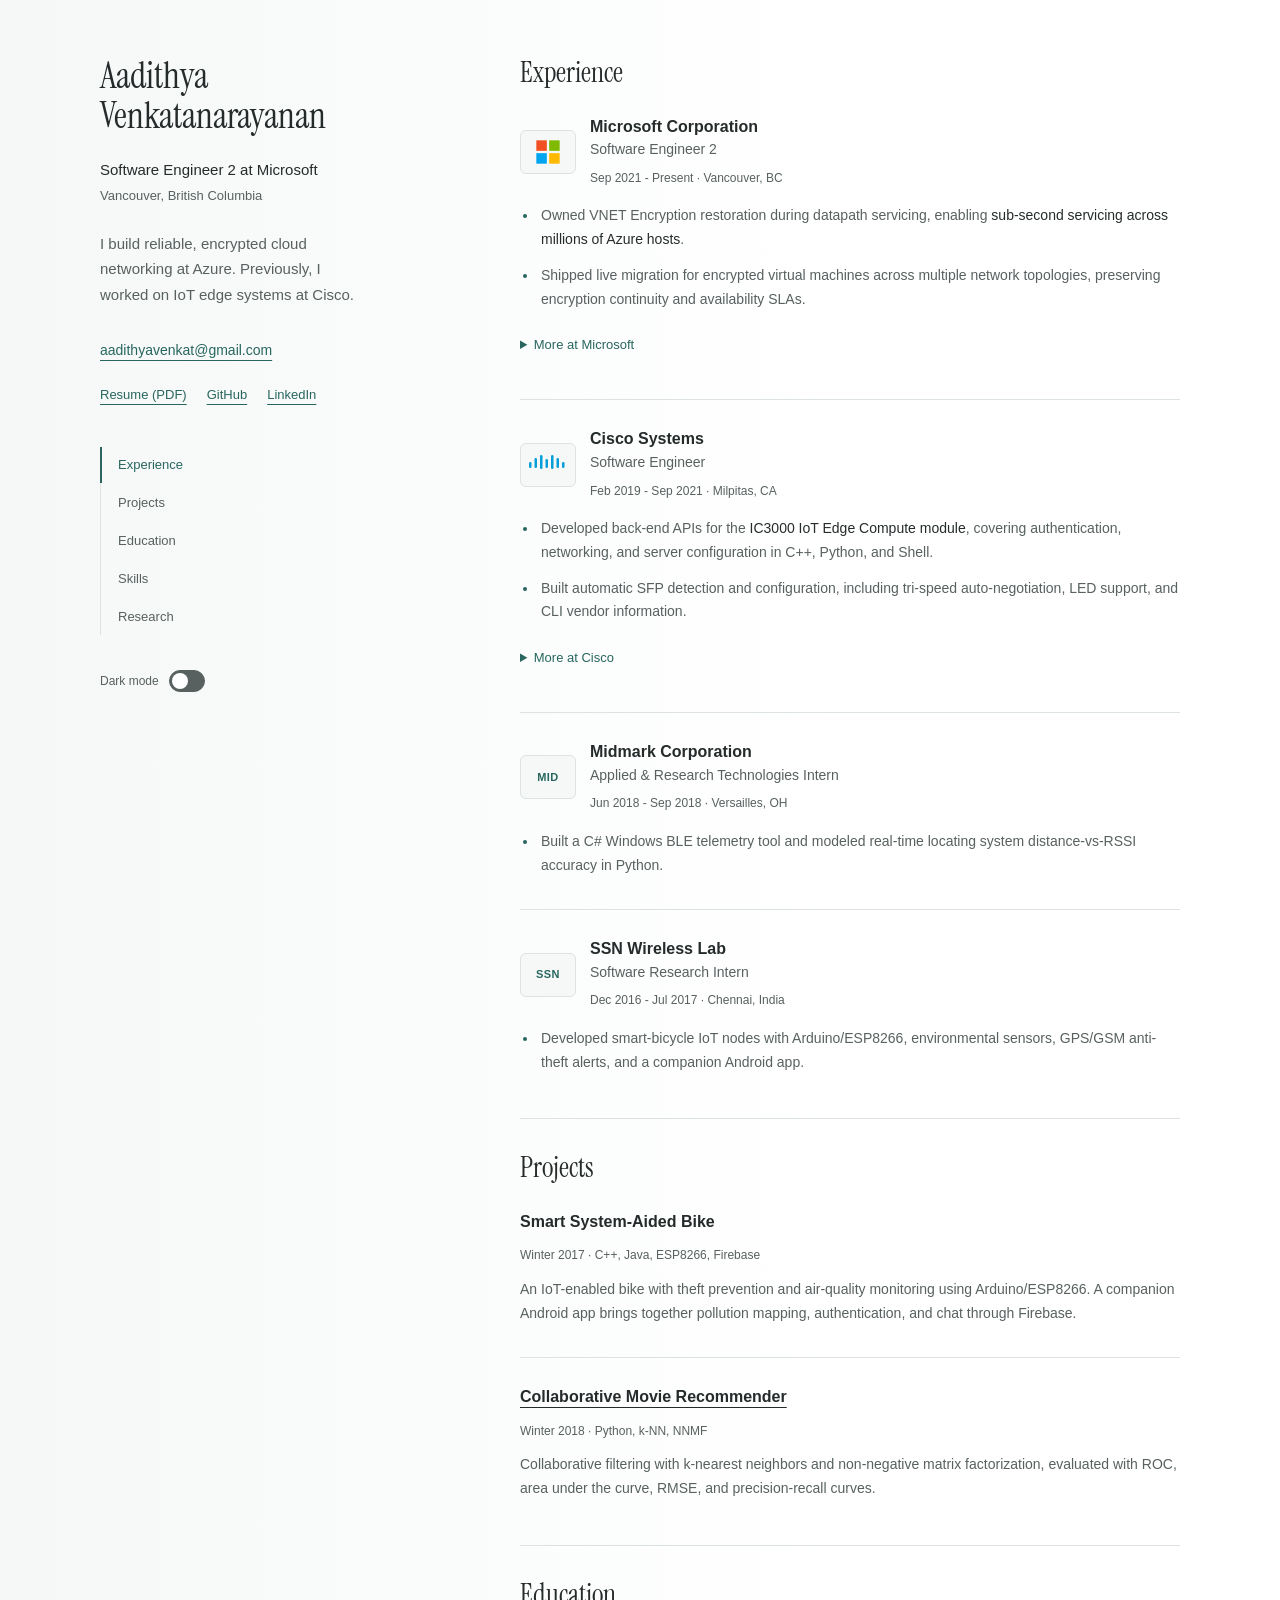
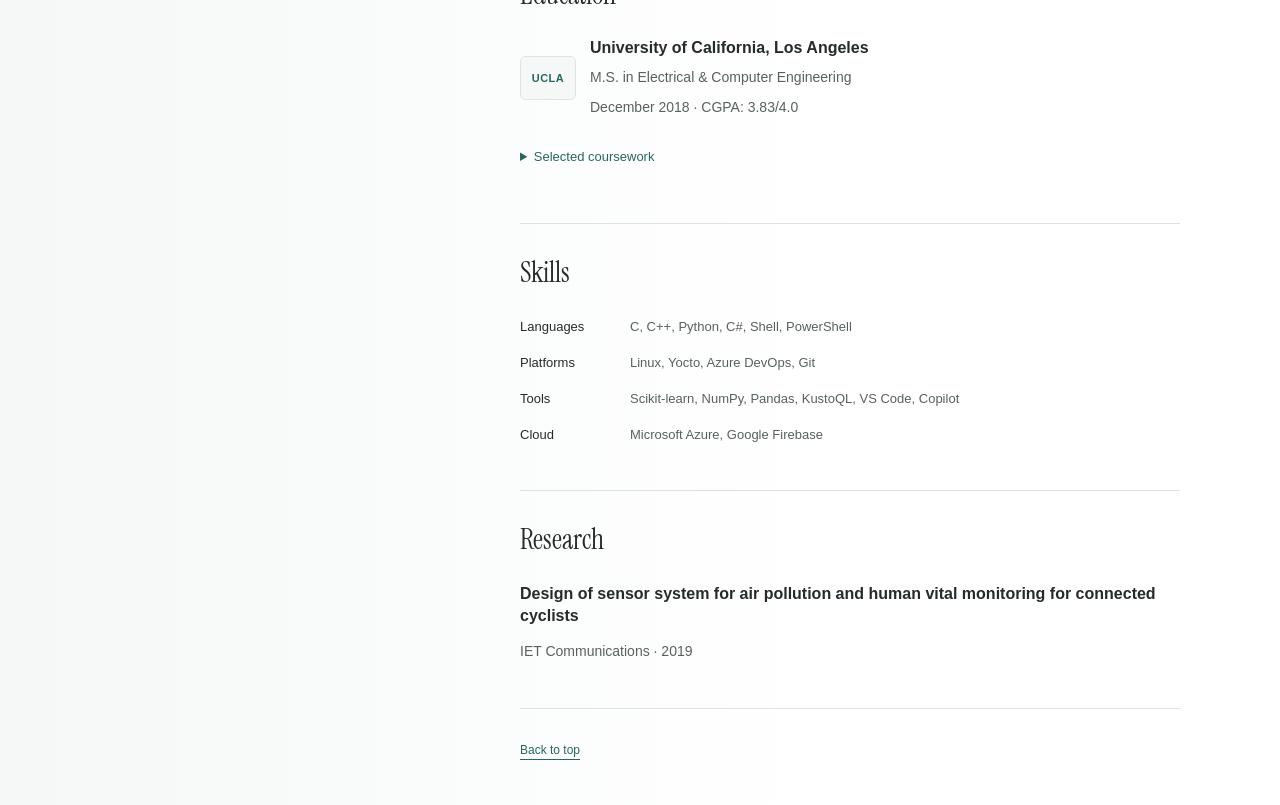
==== commit db561ceb: "Rebuild portfolio as pure static HTML/CSS and remove legacy scripts" ====
--- a/index.html
+++ b/index.html
@@ -3,22 +3,10 @@
 <head>
   <meta charset="UTF-8">
   <meta name="viewport" content="width=device-width, initial-scale=1.0">
+  <meta name="google-site-verification" content="yWHyWuPJIEeAp8qV6AdedD3TPvkxP_1Mm1bQ_YAk3ro" />
   <meta name="description" content="Aadithya Venkatanarayanan, Software Engineer 2 at Microsoft in Vancouver. Cloud networking, encryption, and IoT edge systems.">
+  <meta name="referrer" content="strict-origin-when-cross-origin">
   <title>Aadithya Venkatanarayanan | Software Engineer</title>
-  <script>
-    (() => {
-      const root = document.documentElement;
-      root.dataset.theme = matchMedia("(prefers-color-scheme: dark)").matches ? "dark" : "light";
-      root.dataset.appearanceSource = "system";
-      try {
-        const saved = localStorage.getItem("profile_appearance");
-        if (saved === "dark" || saved === "light") {
-          root.dataset.theme = saved;
-          root.dataset.appearanceSource = "saved";
-        }
-      } catch {}
-    })();
-  </script>
   <link rel="preconnect" href="https://fonts.googleapis.com">
   <link rel="preconnect" href="https://fonts.gstatic.com" crossorigin>
   <link href="https://fonts.googleapis.com/css2?family=DM+Sans:wght@400;500;600&family=Instrument+Serif&display=swap" rel="stylesheet">
@@ -32,7 +20,18 @@
       --line: #dce3e1;
       --wash: #f5f8f7;
     }
-    [data-theme="dark"] {
+    @media (prefers-color-scheme: dark) {
+      :root:not(:has(#appearanceToggle:not(:checked))) {
+        color-scheme: dark;
+        --paper: #181b1b;
+        --ink: #edf1ef;
+        --secondary: #b1bcb8;
+        --accent: #8bc8ba;
+        --line: #394440;
+        --wash: #1d2321;
+      }
+    }
+    :root:has(#appearanceToggle:checked) {
       color-scheme: dark;
       --paper: #181b1b;
       --ink: #edf1ef;
@@ -45,7 +44,7 @@
     body {
       background: linear-gradient(90deg, var(--wash), var(--paper) 65%);
       color: var(--ink);
-      font: 400 15px/1.7 "DM Sans", sans-serif;
+      font: 400 15px/1.7 "DM Sans", -apple-system, BlinkMacSystemFont, "Segoe UI", sans-serif;
       -webkit-font-smoothing: antialiased;
     }
     a { color: var(--accent); text-decoration-thickness: 1px; text-underline-offset: 5px; }
@@ -65,7 +64,16 @@
     .social a { display: inline-flex; align-items: center; min-height: 44px; font-size: 13px; }
     nav { display: grid; gap: 2px; margin-top: 30px; border-left: 1px solid var(--line); }
     nav a { display: flex; align-items: center; min-height: 36px; padding-left: 16px; text-decoration: none; color: var(--secondary); font-size: 13px; border-left: 2px solid transparent; margin-left: -1px; }
-    nav a[aria-current="location"] { border-left-color: var(--accent); color: var(--accent); }
+    nav a:first-child { border-left-color: var(--accent); color: var(--accent); }
+    body:has(:target) nav a:first-child { border-left-color: transparent; color: var(--secondary); }
+    body:has(#experience:target) nav a[href="#experience"],
+    body:has(#projects:target) nav a[href="#projects"],
+    body:has(#education:target) nav a[href="#education"],
+    body:has(#skills:target) nav a[href="#skills"],
+    body:has(#research:target) nav a[href="#research"] {
+      border-left-color: var(--accent);
+      color: var(--accent);
+    }
     .profile-controls { display: flex; align-items: center; justify-content: space-between; flex-wrap: wrap; gap: 8px 20px; margin-top: 24px; }
     .appearance-control { display: inline-flex; align-items: center; gap: 10px; min-height: 44px; cursor: pointer; font-size: 12px; color: var(--secondary); }
     .appearance-control input { appearance: none; position: relative; width: 36px; height: 22px; border: 1px solid var(--secondary); border-radius: 12px; background: var(--secondary); cursor: pointer; flex-shrink: 0; }
@@ -79,13 +87,27 @@
     h2 { font: 400 28px/1.2 "Instrument Serif", Georgia, serif; margin-bottom: 26px; }
     h3 { font-size: 16px; line-height: 1.4; font-weight: 600; }
     article + article { margin-top: 32px; padding-top: 28px; border-top: 1px solid var(--line); }
-    .job-head { display: flex; align-items: center; gap: 12px; margin-bottom: 16px; }
+    .job-head { display: flex; align-items: center; gap: 14px; margin-bottom: 16px; }
     .job-head > div { min-width: 0; }
-    .logo-slot { width: 64px; height: 48px; display: flex; align-items: center; justify-content: center; flex: 0 0 64px; }
-    .company-logo { display: block; width: 40px; height: 40px; object-fit: contain; }
-    .company-logo--wide { width: 64px; height: 40px; }
-    [data-theme="dark"] .logo-slot { background: #f5f8f7; border-radius: 4px; }
-    [data-theme="dark"] .company-logo { max-width: 56px; }
+    .logo-slot {
+      width: 56px;
+      height: 44px;
+      display: flex;
+      align-items: center;
+      justify-content: center;
+      flex: 0 0 56px;
+      border: 1px solid var(--line);
+      border-radius: 6px;
+      background: var(--wash);
+      color: var(--ink);
+    }
+    .org-mark { display: block; width: 28px; height: 28px; }
+    .org-mark--wide { width: 44px; height: 24px; }
+    .org-badge {
+      font: 600 11px/1 "DM Sans", sans-serif;
+      letter-spacing: 0.04em;
+      color: var(--accent);
+    }
     .job-role { color: var(--secondary); font-size: 14px; }
     .meta { color: var(--secondary); font-size: 12px; margin-top: 6px; font-variant-numeric: tabular-nums; }
     .highlights { padding-left: 18px; color: var(--secondary); font-size: 14px; }
@@ -126,14 +148,22 @@
       .contact { margin-top: 12px; }
       nav { display: flex; flex-wrap: wrap; gap: 0 20px; border-left: none; margin-top: 18px; }
       nav a { min-height: 44px; padding: 0; margin: 0; border-left: none; border-bottom: 2px solid transparent; }
-      nav a[aria-current="location"] { border-bottom-color: var(--accent); }
+      nav a:first-child { border-bottom-color: var(--accent); }
+      body:has(:target) nav a:first-child { border-bottom-color: transparent; }
+      body:has(#experience:target) nav a[href="#experience"],
+      body:has(#projects:target) nav a[href="#projects"],
+      body:has(#education:target) nav a[href="#education"],
+      body:has(#skills:target) nav a[href="#skills"],
+      body:has(#research:target) nav a[href="#research"] {
+        border-bottom-color: var(--accent);
+      }
       .profile-controls { margin-top: 12px; }
       section { scroll-margin-top: 20px; }
     }
     @media (min-width: 761px) and (max-height: 740px) { .profile { position: static; } }
     @media (max-width: 360px) { h1 { font-size: 29px; } }
     @media (forced-colors: active) {
-      nav a[aria-current="location"] { border-color: Highlight; }
+      nav a:first-child { border-color: Highlight; }
       .appearance-control input { background: Canvas; border-color: ButtonText; }
       .appearance-control input::after { background: ButtonText; }
       .appearance-control input:checked { background: Highlight; border-color: Highlight; }
@@ -166,7 +196,7 @@
         </div>
       </div>
       <nav aria-label="Sections">
-        <a href="#experience" aria-current="location">Experience</a>
+        <a href="#experience">Experience</a>
         <a href="#projects">Projects</a>
         <a href="#education">Education</a>
         <a href="#skills">Skills</a>
@@ -185,7 +215,14 @@
         <h2 id="experience-title">Experience</h2>
         <article>
           <div class="job-head">
-            <span class="logo-slot"><img class="company-logo" src="https://www.google.com/s2/favicons?domain=microsoft.com&amp;sz=128" width="40" height="40" alt=""></span>
+            <span class="logo-slot" aria-hidden="true">
+              <svg class="org-mark" viewBox="0 0 24 24" role="img">
+                <rect x="2" y="2" width="9" height="9" fill="#f25022" />
+                <rect x="13" y="2" width="9" height="9" fill="#7fba00" />
+                <rect x="2" y="13" width="9" height="9" fill="#00a4ef" />
+                <rect x="13" y="13" width="9" height="9" fill="#ffb900" />
+              </svg>
+            </span>
             <div>
               <h3>Microsoft Corporation</h3>
               <p class="job-role">Software Engineer 2</p>
@@ -207,7 +244,19 @@
         </article>
         <article>
           <div class="job-head">
-            <span class="logo-slot"><img class="company-logo company-logo--wide" src="https://upload.wikimedia.org/wikipedia/commons/6/64/Cisco_logo.svg" width="64" height="40" alt=""></span>
+            <span class="logo-slot" aria-hidden="true">
+              <svg class="org-mark org-mark--wide" viewBox="0 0 44 24" role="img">
+                <g fill="#049fd9">
+                  <rect x="3" y="9" width="2.5" height="6" rx="1.2" />
+                  <rect x="8.5" y="5" width="2.5" height="10" rx="1.2" />
+                  <rect x="14" y="2" width="2.5" height="14" rx="1.2" />
+                  <rect x="19.5" y="6" width="2.5" height="9" rx="1.2" />
+                  <rect x="25" y="2" width="2.5" height="14" rx="1.2" />
+                  <rect x="30.5" y="5" width="2.5" height="10" rx="1.2" />
+                  <rect x="36" y="9" width="2.5" height="6" rx="1.2" />
+                </g>
+              </svg>
+            </span>
             <div>
               <h3>Cisco Systems</h3>
               <p class="job-role">Software Engineer</p>
@@ -225,7 +274,7 @@
         </article>
         <article>
           <div class="job-head">
-            <span class="logo-slot"><img class="company-logo" src="https://www.google.com/s2/favicons?domain=midmark.com&amp;sz=128" width="40" height="40" alt=""></span>
+            <span class="logo-slot" aria-hidden="true"><span class="org-badge">MID</span></span>
             <div>
               <h3>Midmark Corporation</h3>
               <p class="job-role">Applied &amp; Research Technologies Intern</p>
@@ -238,7 +287,7 @@
         </article>
         <article>
           <div class="job-head">
-            <span class="logo-slot"><img class="company-logo company-logo--wide" src="https://www.ssn.edu.in/wp-content/uploads/2024/12/snn-logo.svg" width="64" height="40" alt=""></span>
+            <span class="logo-slot" aria-hidden="true"><span class="org-badge">SSN</span></span>
             <div>
               <h3>SSN Wireless Lab</h3>
               <p class="job-role">Software Research Intern</p>
@@ -268,7 +317,7 @@
       <section id="education" class="education" aria-labelledby="education-title">
         <h2 id="education-title">Education</h2>
         <div class="job-head">
-          <span class="logo-slot"><img class="company-logo" src="https://www.google.com/s2/favicons?domain=ucla.edu&amp;sz=128" width="40" height="40" alt=""></span>
+          <span class="logo-slot" aria-hidden="true"><span class="org-badge">UCLA</span></span>
           <div>
             <h3>University of California, Los Angeles</h3>
             <p>M.S. in Electrical &amp; Computer Engineering</p>
@@ -299,46 +348,5 @@
       <footer><a href="#top">Back to top</a></footer>
     </main>
   </div>
-  <script>
-    const appearanceToggle = document.getElementById("appearanceToggle");
-    const systemAppearance = matchMedia("(prefers-color-scheme: dark)");
-    appearanceToggle.checked = document.documentElement.dataset.theme === "dark";
-    appearanceToggle.addEventListener("change", () => {
-      const mode = appearanceToggle.checked ? "dark" : "light";
-      document.documentElement.dataset.theme = mode;
-      document.documentElement.dataset.appearanceSource = "saved";
-      try { localStorage.setItem("profile_appearance", mode); } catch {}
-    });
-    systemAppearance.addEventListener("change", event => {
-      if (document.documentElement.dataset.appearanceSource !== "system") return;
-      document.documentElement.dataset.theme = event.matches ? "dark" : "light";
-      appearanceToggle.checked = event.matches;
-    });
-
-    const sections = [...document.querySelectorAll("main section")];
-    const navigation = [...document.querySelectorAll("nav a")];
-    let scrollFrame;
-    function updateNavigation() {
-      let current = sections.filter(section => section.getBoundingClientRect().top <= 160).at(-1) || sections[0];
-      const atBottom = Math.ceil(window.scrollY + window.innerHeight) >= document.documentElement.scrollHeight;
-      if (atBottom) {
-        const destination = sections.find(section => `#${section.id}` === window.location.hash);
-        const bounds = destination?.getBoundingClientRect();
-        current = bounds && bounds.top < window.innerHeight && bounds.bottom > 0 ? destination : sections.at(-1);
-      }
-      navigation.forEach(link => {
-        if (link.hash === `#${current.id}`) link.setAttribute("aria-current", "location");
-        else link.removeAttribute("aria-current");
-      });
-      scrollFrame = null;
-    }
-    document.addEventListener("scroll", () => {
-      if (!scrollFrame) scrollFrame = requestAnimationFrame(updateNavigation);
-    }, { passive: true });
-    window.addEventListener("resize", updateNavigation);
-    window.addEventListener("hashchange", updateNavigation);
-    document.querySelectorAll("details").forEach(detail => detail.addEventListener("toggle", updateNavigation));
-    updateNavigation();
-  </script>
 </body>
 </html>
